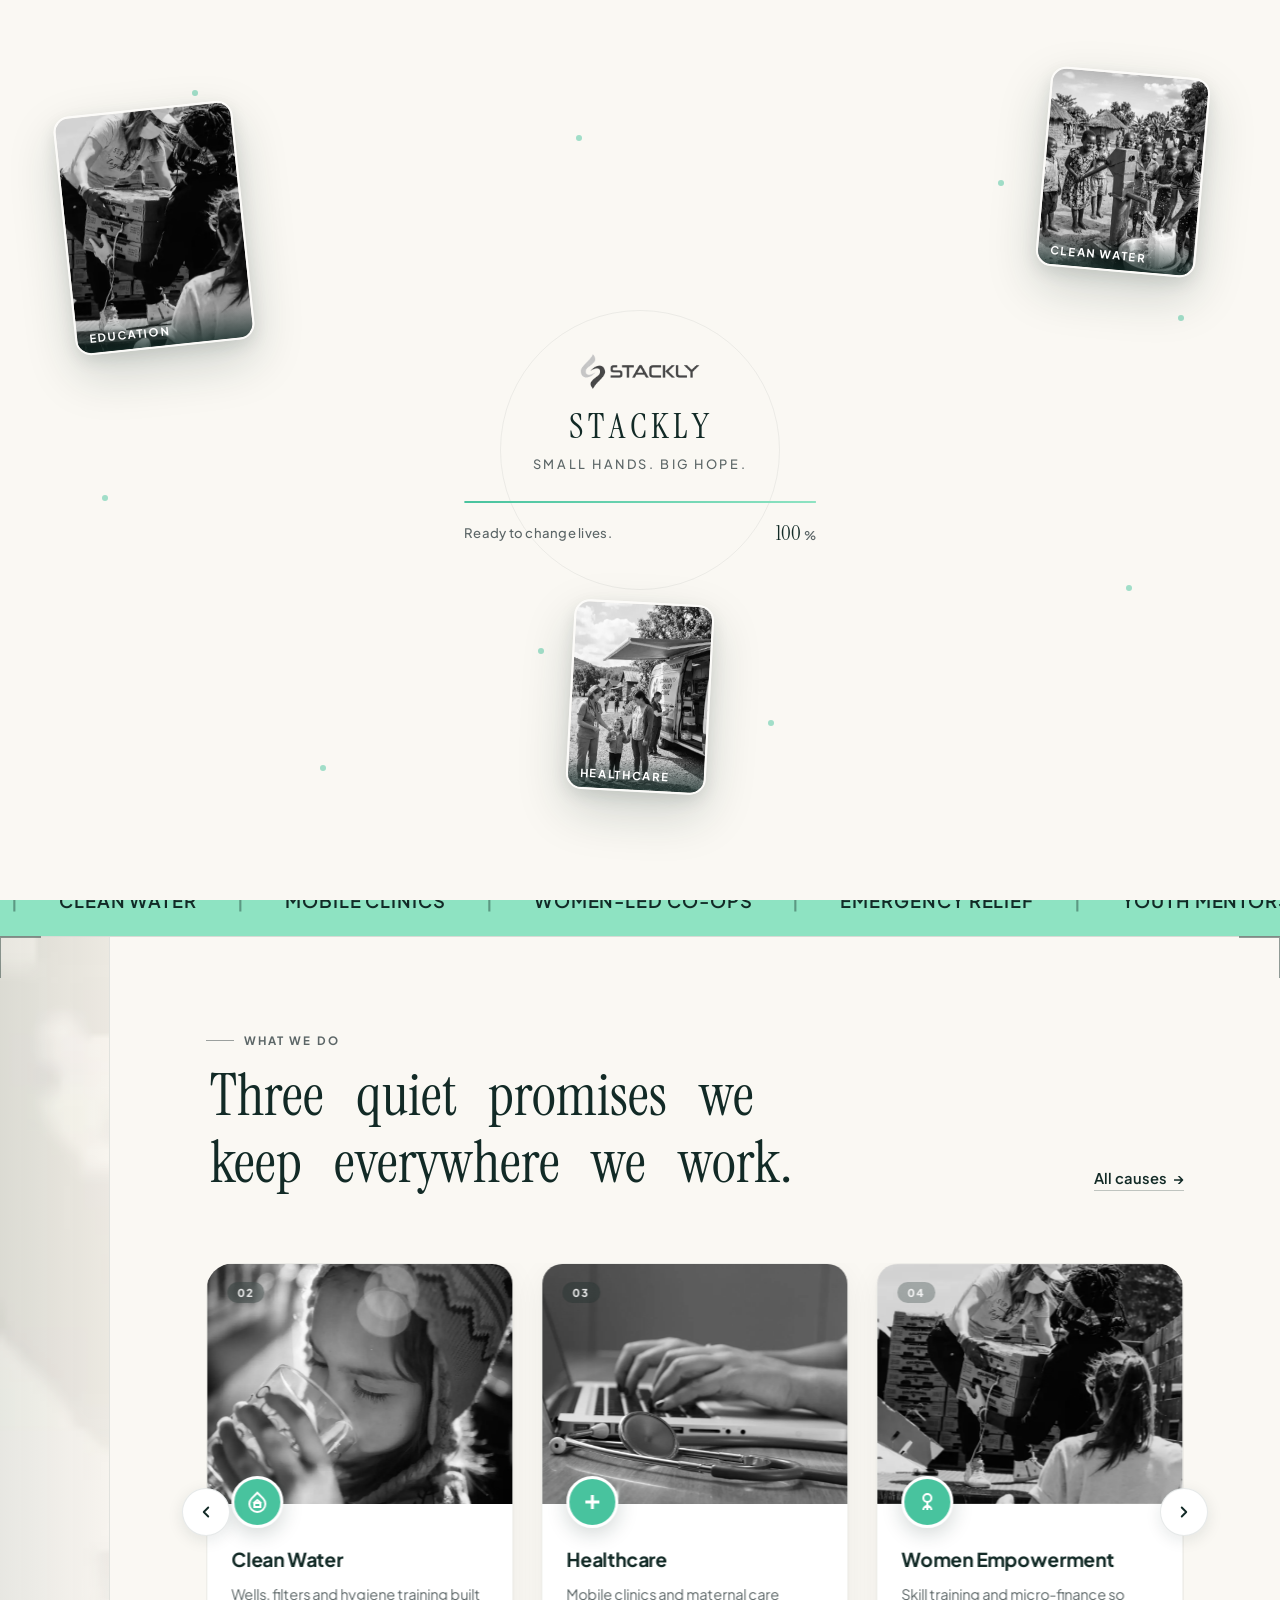
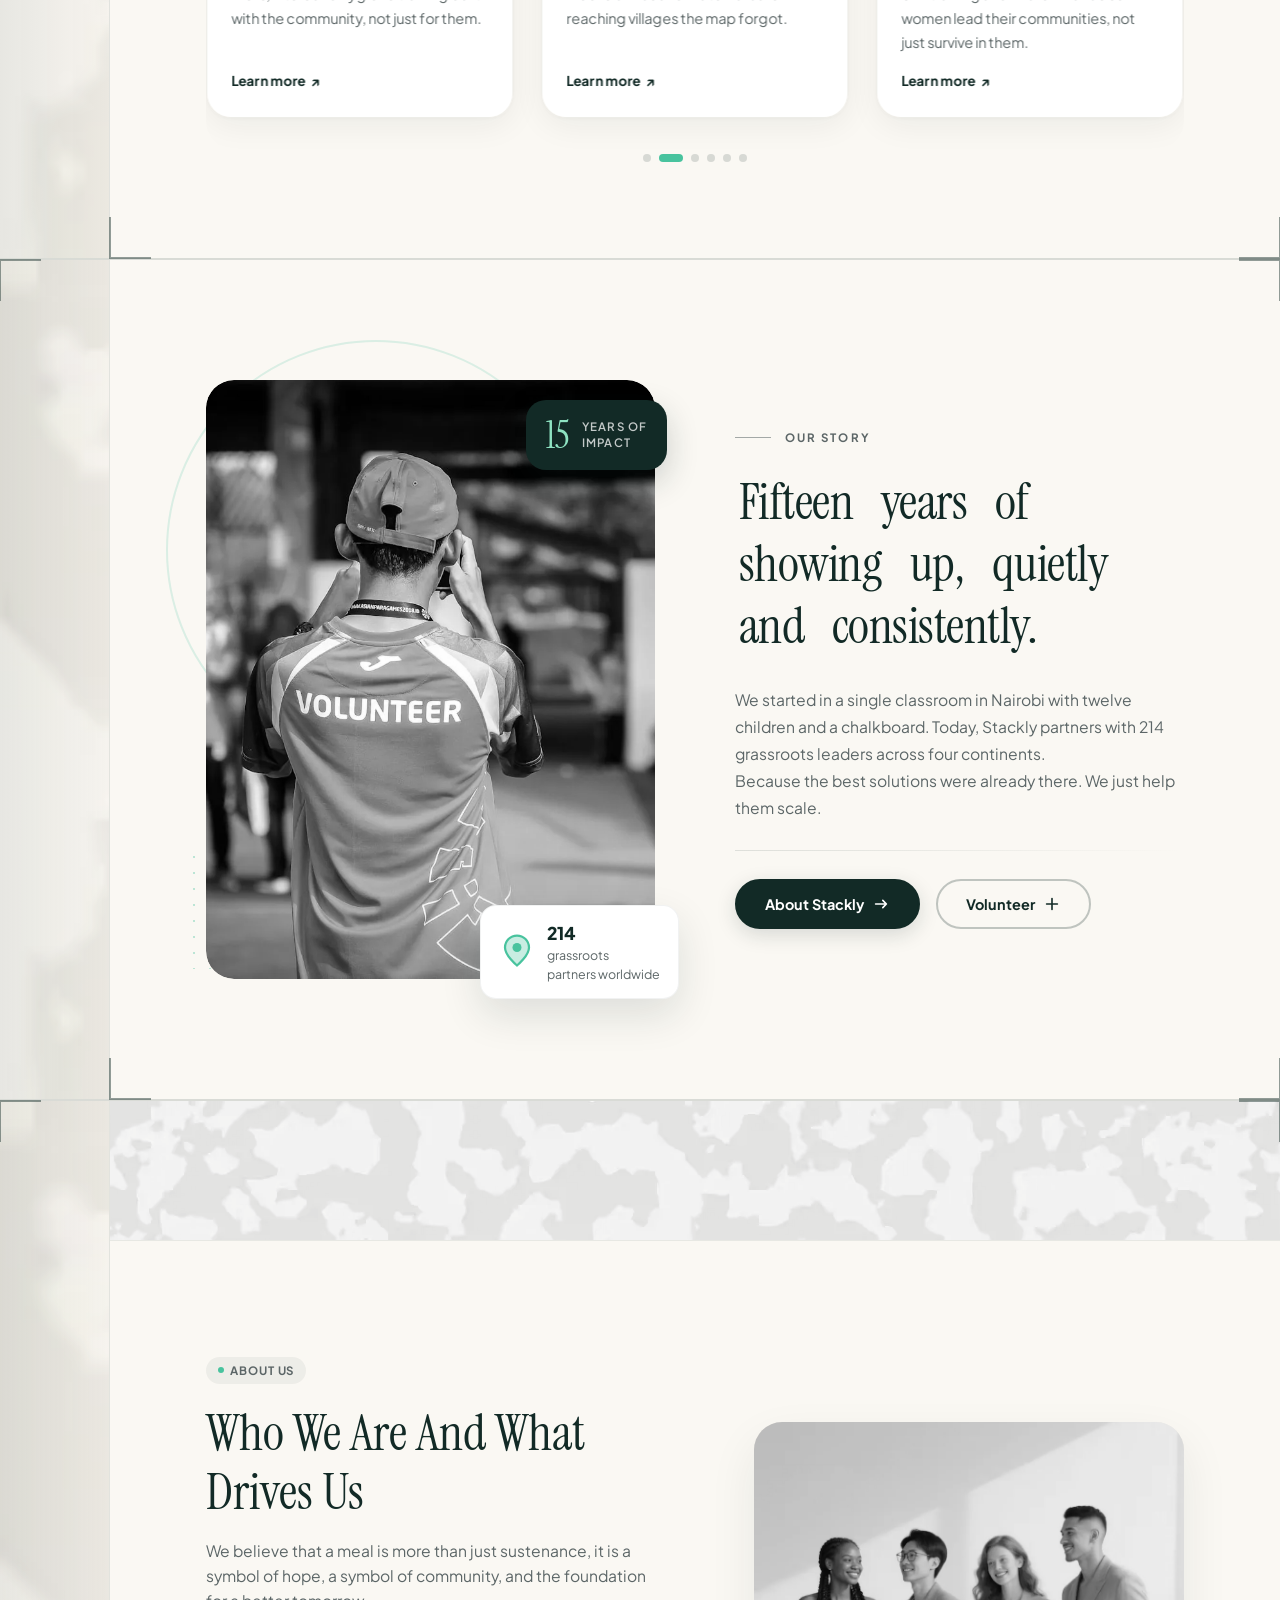
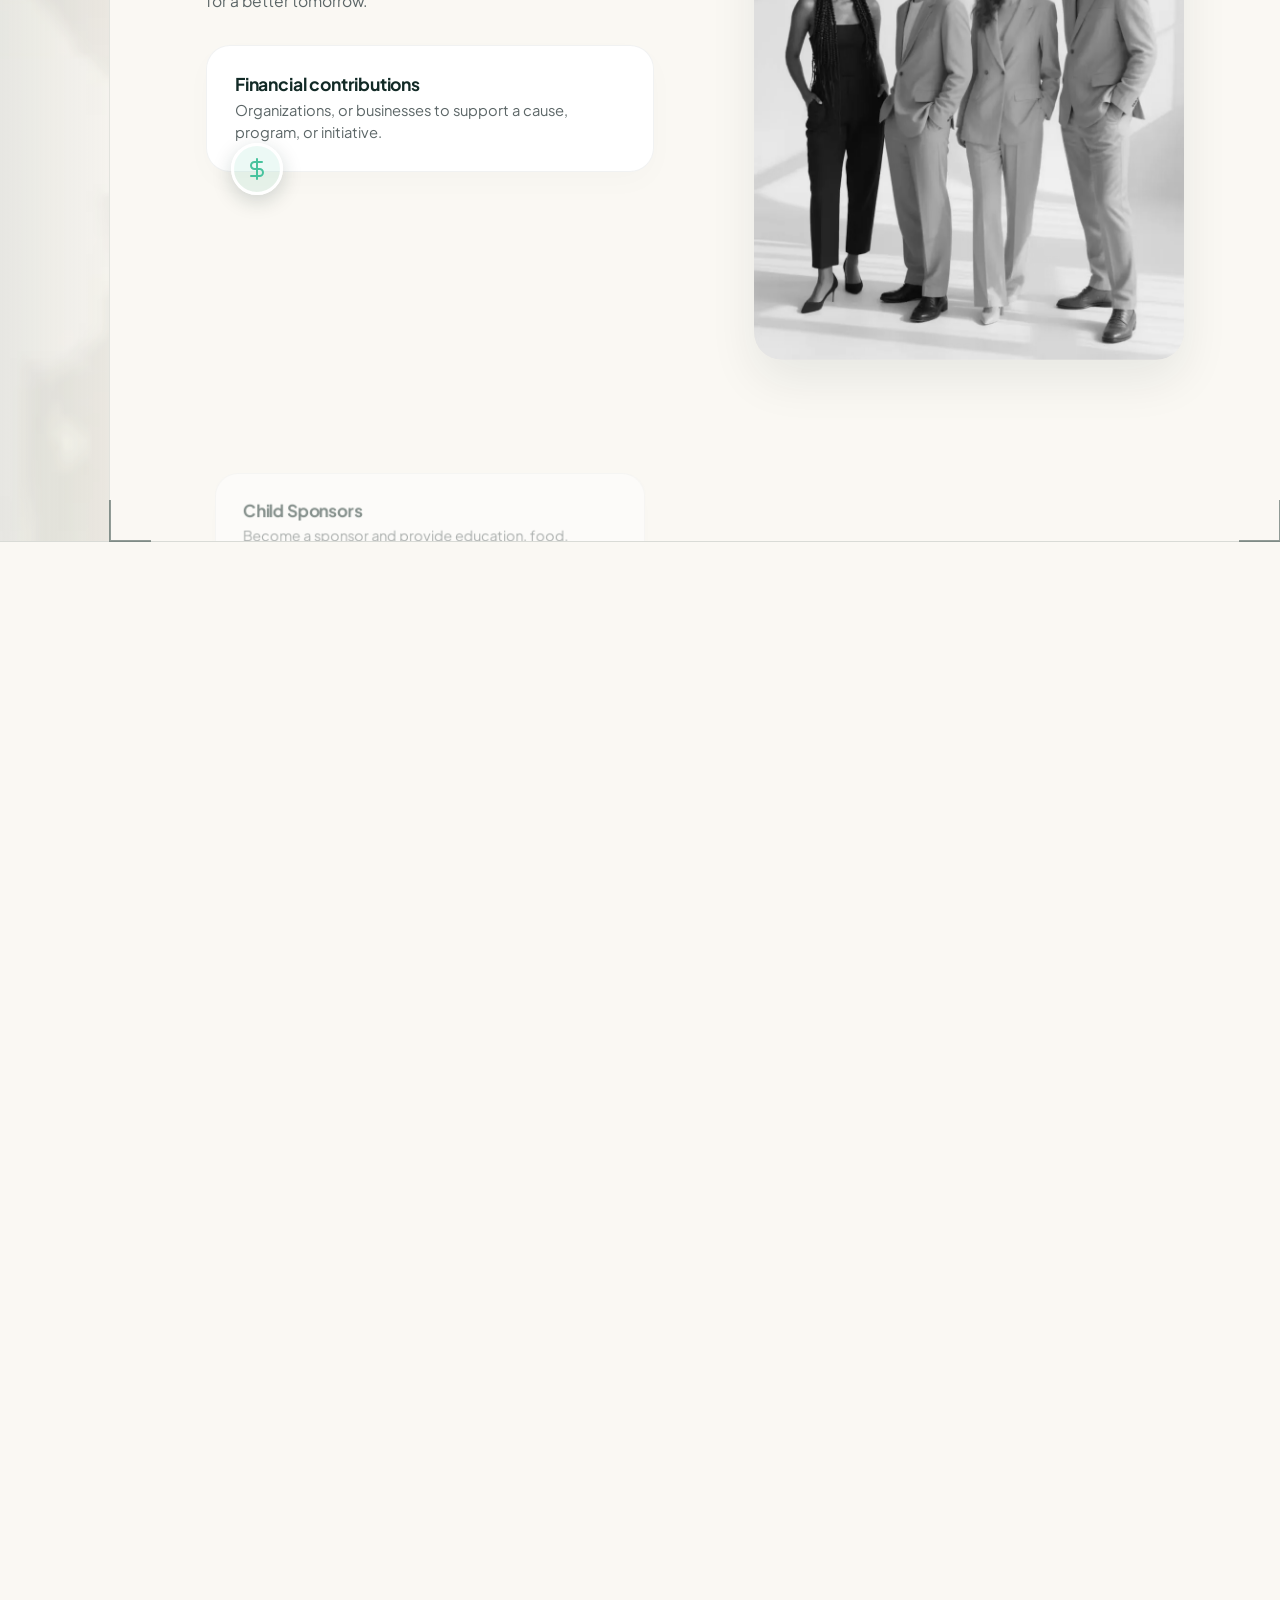
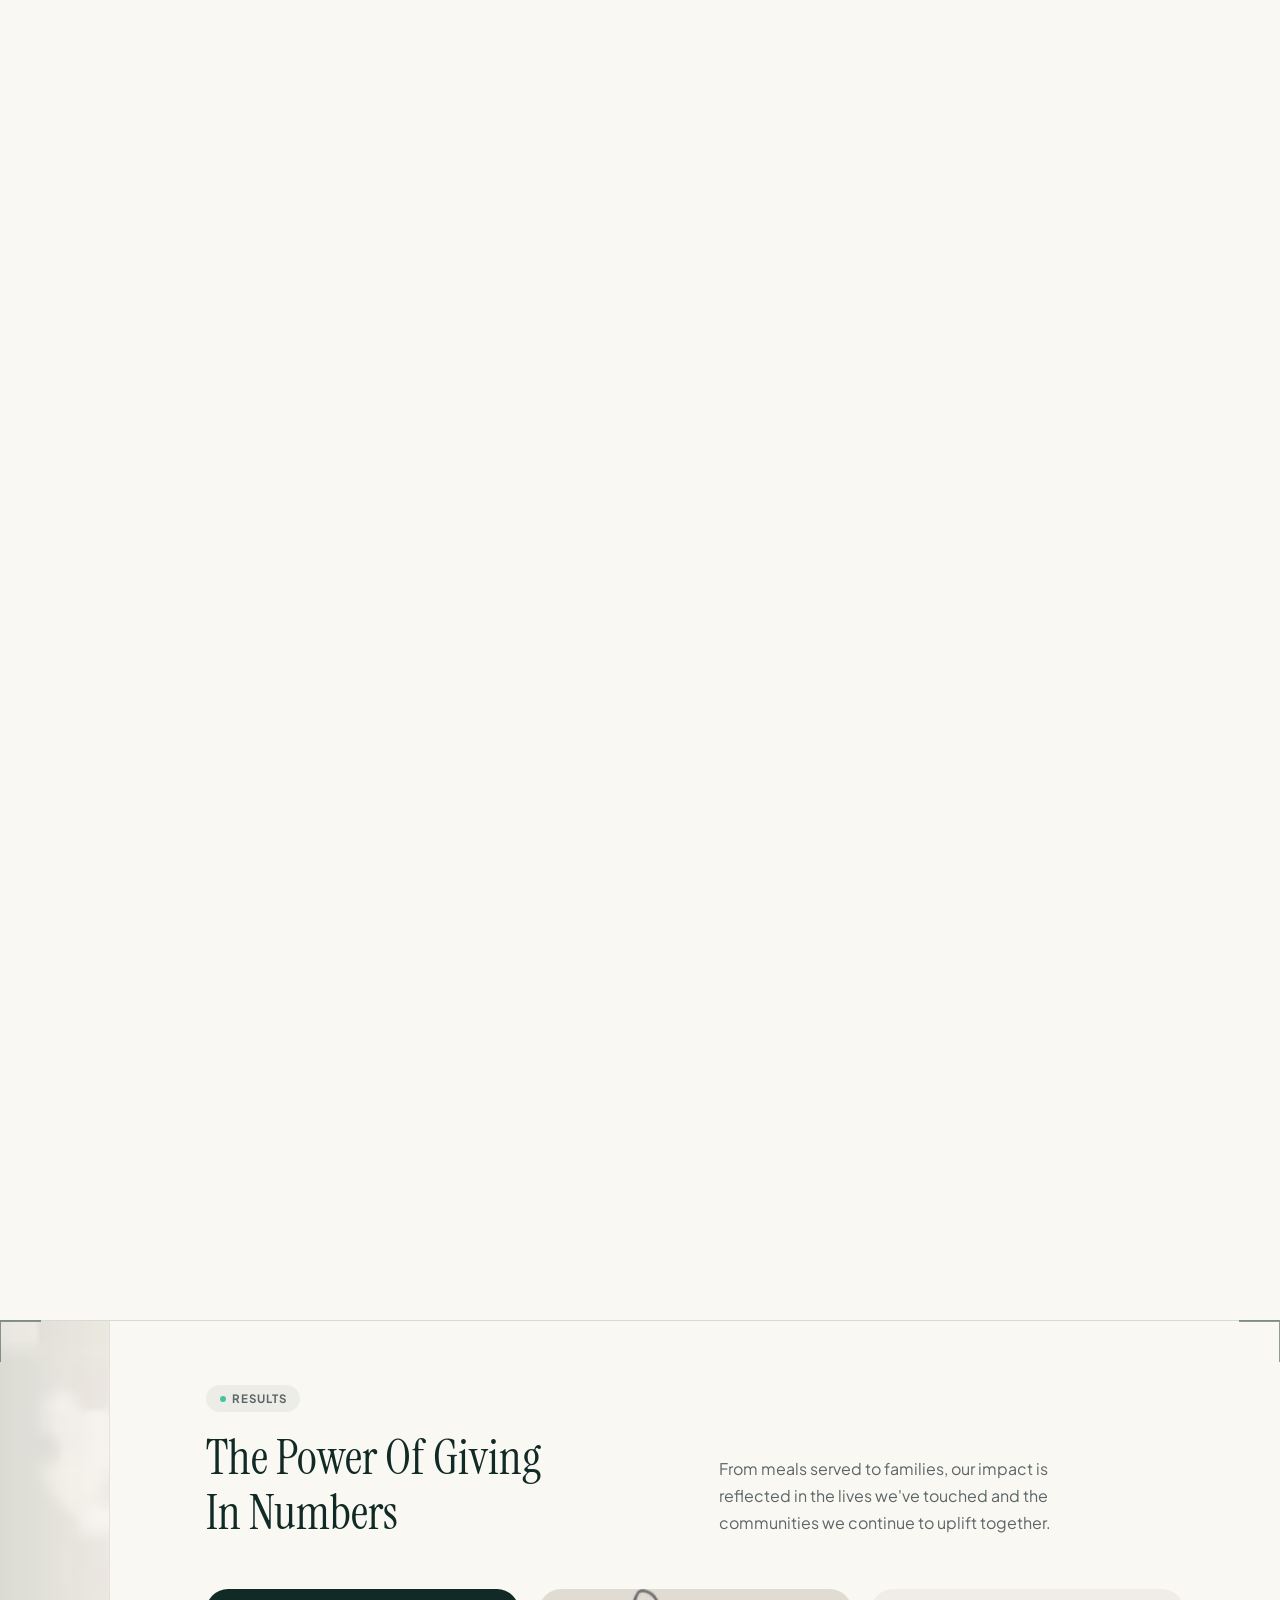
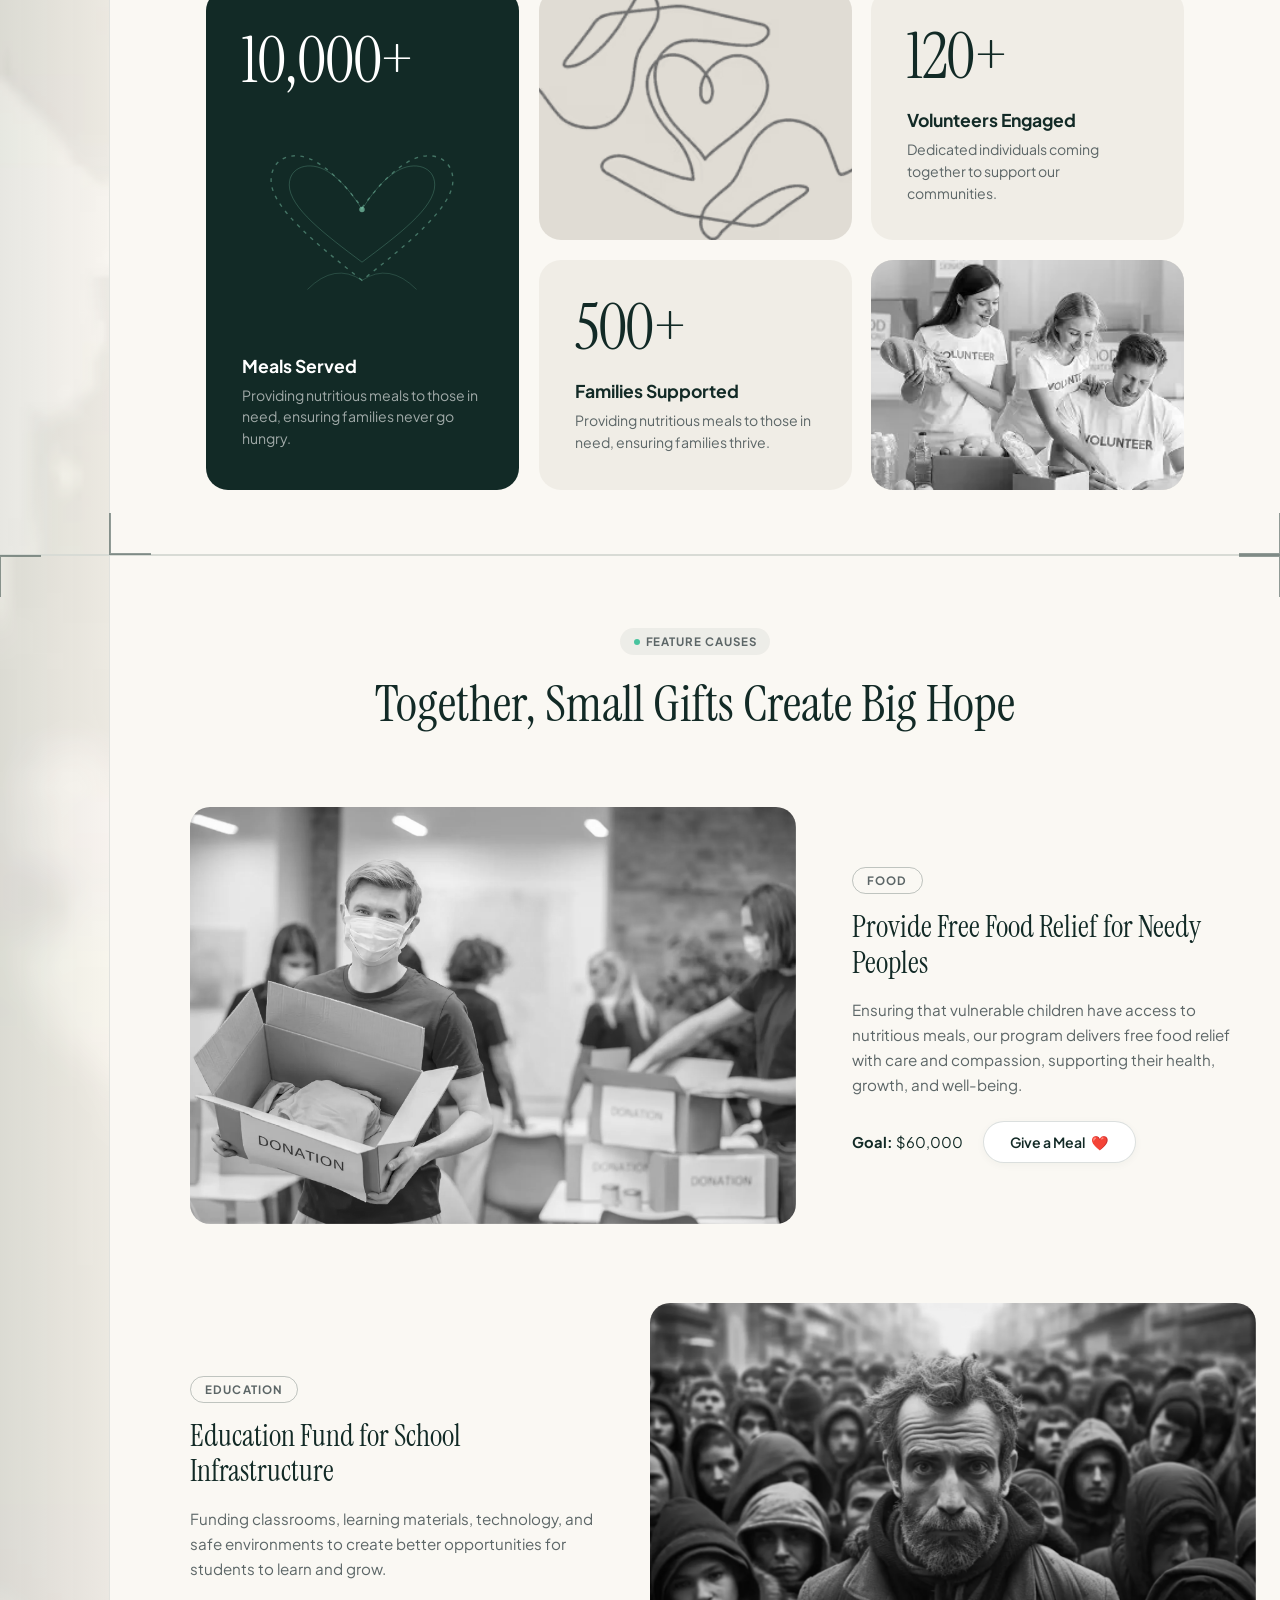
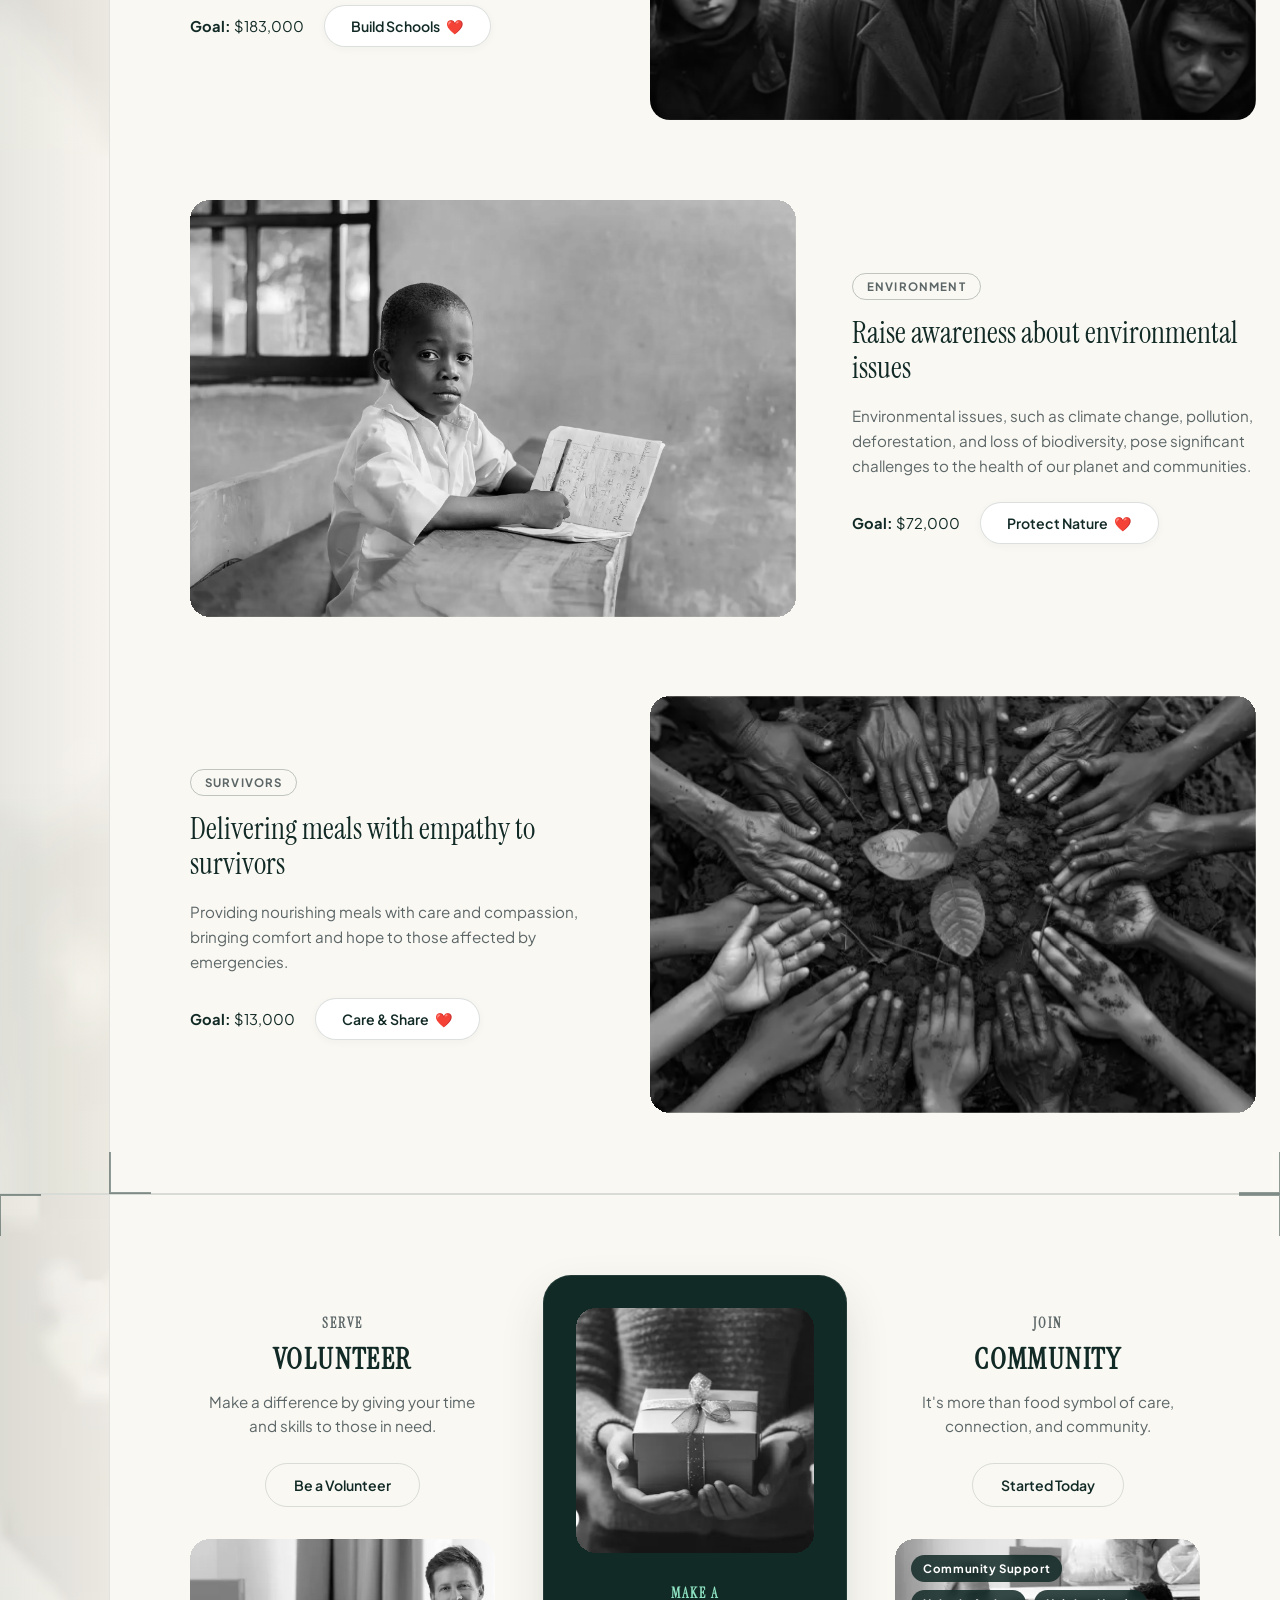
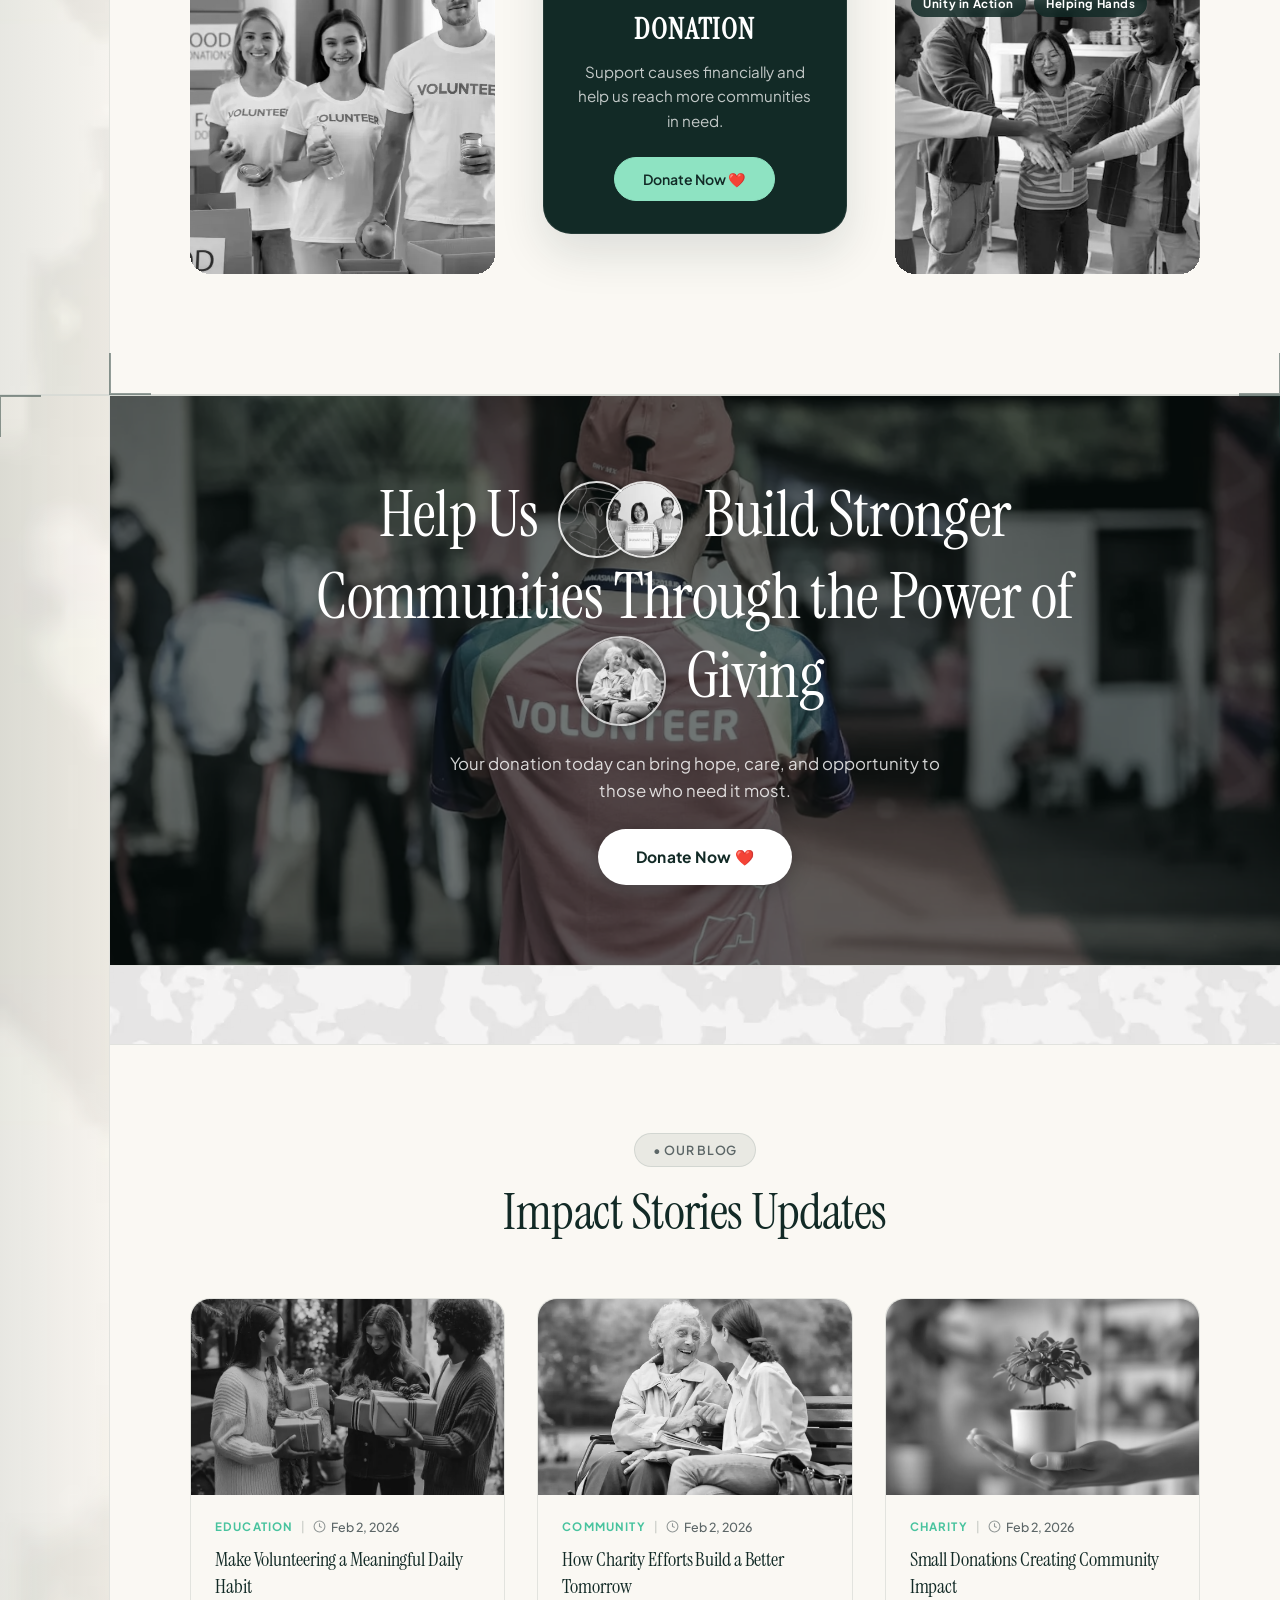
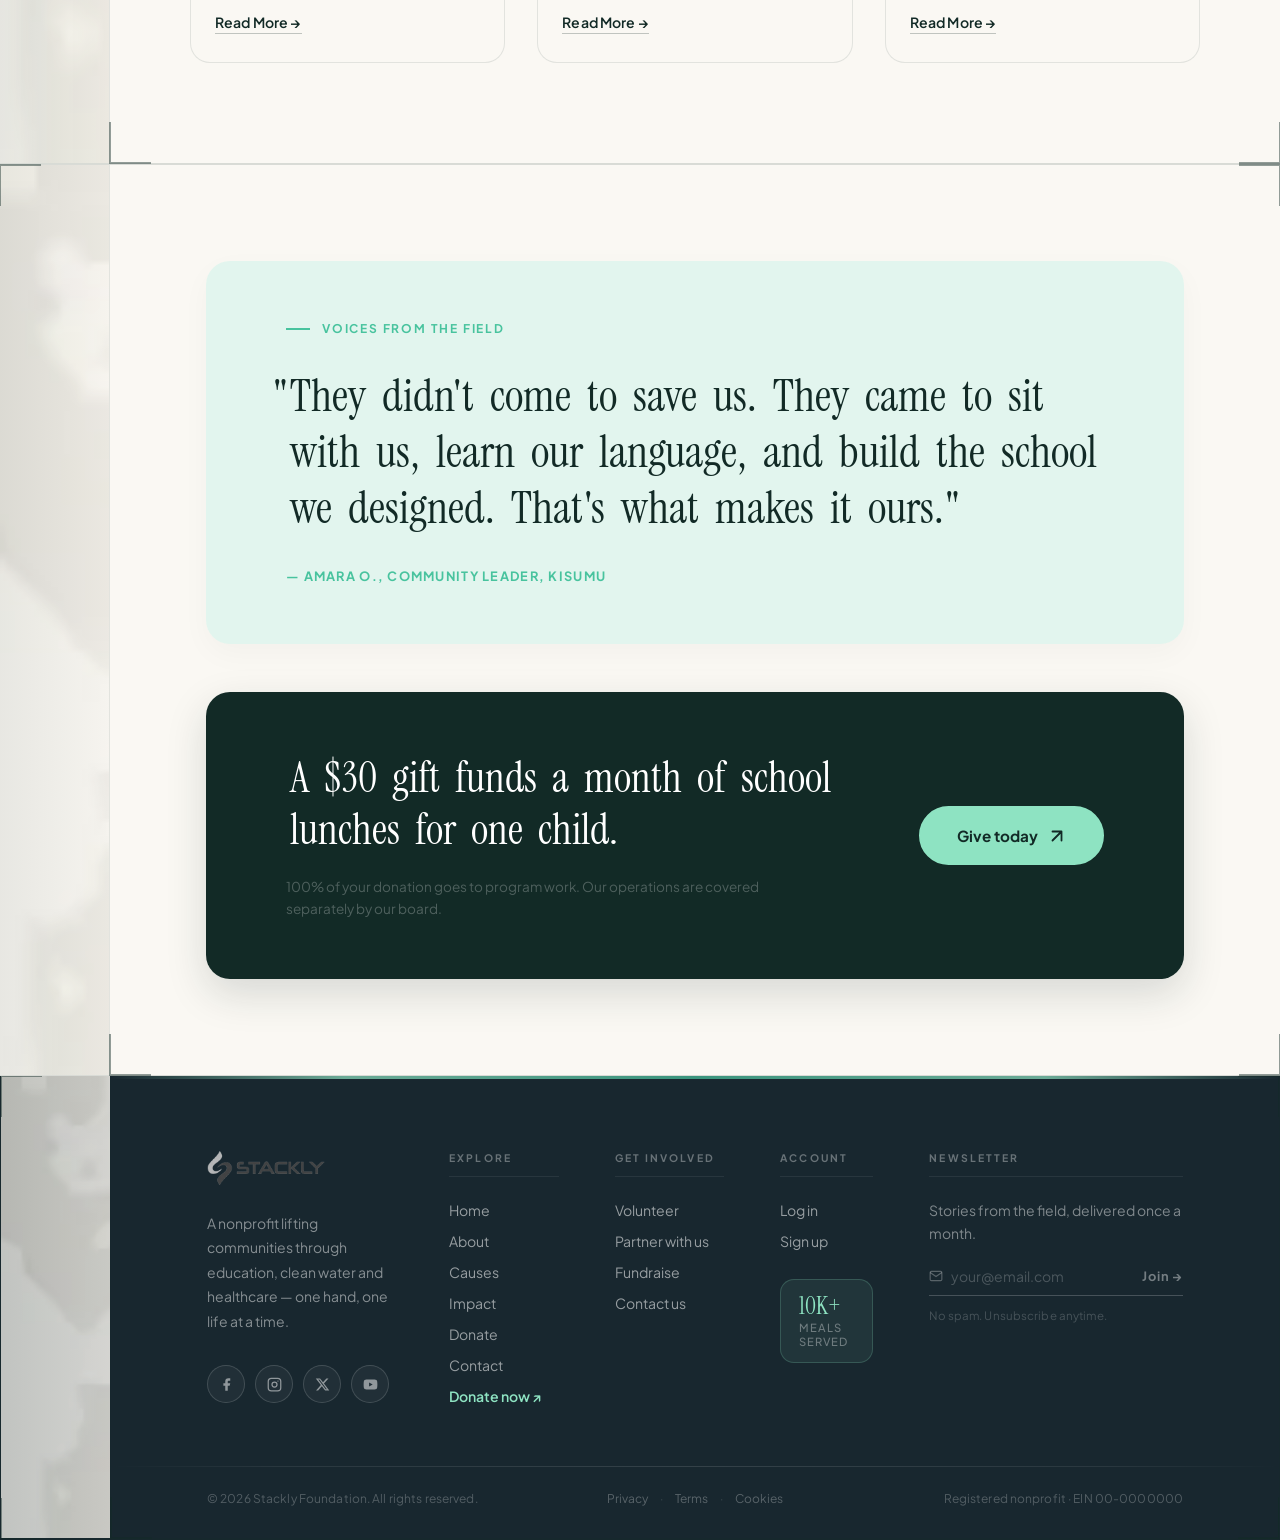
==== index.html @ a5825bd6 "Initial commit" ====
<!DOCTYPE html>
<html lang="en">
<head>
  <meta charset="UTF-8">
  <meta name="viewport" content="width=device-width, initial-scale=1.0">
  <title>STACKLY — Small hands, big hope.</title>
  <!-- SEO Meta Tags -->
  <meta name="description" content="Stackly is a global nonprofit standing beside communities on the front line of poverty — funding schools, wells and clinics that families run themselves.">
  <meta name="keywords" content="nonprofit, charity, global poverty, donate, schools, clean water, mobile clinics">
  
  <!-- Stylesheets -->
  <link rel="stylesheet" href="css/style.css?v=1.3.2">
</head>
<body>
  <!-- Premium Cinematic Preloader -->
  <div id="preloader" aria-label="Loading STACKLY" aria-live="polite">

    <!-- 3-Panel curtains for cinematic wipe exit -->
    <div class="preloader-curtain curtain-left"></div>
    <div class="preloader-curtain curtain-center"></div>
    <div class="preloader-curtain curtain-right"></div>

    <!-- Animated background particle dots -->
    <div class="preloader-particles" aria-hidden="true">
      <span class="pl-dot"></span><span class="pl-dot"></span><span class="pl-dot"></span>
      <span class="pl-dot"></span><span class="pl-dot"></span><span class="pl-dot"></span>
      <span class="pl-dot"></span><span class="pl-dot"></span><span class="pl-dot"></span>
    </div>

    <!-- Floating NGO image collage -->
    <div class="preloader-collage" aria-hidden="true">
      <div class="pl-img-card pl-img-1">
        <img src="assets/home/f7d62a2697b9a7eb753412e50b2d50a08d241d41.webp" alt="" loading="eager">
        <div class="pl-img-label">Education</div>
      </div>
      <div class="pl-img-card pl-img-2">
        <img src="assets/home/water.webp" alt="" loading="eager">
        <div class="pl-img-label">Clean Water</div>
      </div>
      <div class="pl-img-card pl-img-3">
        <img src="assets/home/clinic.webp" alt="" loading="eager">
        <div class="pl-img-label">Healthcare</div>
      </div>
      <div class="pl-ring"></div>
    </div>

    <!-- Central Brand + Progress content -->
    <div class="preloader-content">
      <div class="preloader-logo-wrapper">
        <img src="assets/logo.webp" alt="STACKLY" class="preloader-logo-img">
      </div>
      <div class="preloader-brand-name" aria-hidden="true">
        <span class="pl-letter">S</span><span class="pl-letter">T</span><span class="pl-letter">A</span><span class="pl-letter">C</span><span class="pl-letter">K</span><span class="pl-letter">L</span><span class="pl-letter">Y</span>
      </div>
      <div class="preloader-tagline">
        <span class="pl-tagline-text">Small hands. Big hope.</span>
      </div>
      <div class="preloader-progress-container">
        <div class="preloader-progress-fill">
          <span class="pl-progress-glow"></span>
        </div>
      </div>
      <div class="preloader-status-wrapper">
        <div class="preloader-status-text">Sowing seeds of hope...</div>
        <div class="preloader-counter">00<span class="pl-percent">%</span></div>
      </div>
    </div>

  </div>

  <!-- Header Section -->
  <header class="site-header">
    <div class="header-container">
      <!-- Logo -->
      <a href="index.html" class="logo-wrapper" id="header-logo-link">
        <img src="assets/logo.webp" alt="STACKLY logo">
      </a>
      
      <!-- Navigation Menu -->
      <nav class="nav-menu-wrapper" aria-label="Main Navigation">
        <ul class="nav-menu">
          <!-- Spotlight background element -->
          <div class="nav-spotlight"></div>
          <li class="nav-item"><a href="index.html" class="nav-link" id="nav-home">Home</a></li>
          <li class="nav-item"><a href="about.html" class="nav-link" id="nav-about">About</a></li>
          <li class="nav-item"><a href="causes.html" class="nav-link" id="nav-causes">Causes</a></li>
          <li class="nav-item"><a href="impact.html" class="nav-link" id="nav-impact">Impact</a></li>
          <li class="nav-item"><a href="donate.html" class="nav-link" id="nav-donate">Donate</a></li>
          <li class="nav-item"><a href="contact.html" class="nav-link" id="nav-contact">Contact</a></li>
        </ul>
        <!-- Mobile actions inside the drawer -->
        <div class="mobile-actions">
          <a href="login.html" class="login-btn" id="btn-login-mobile">Log in</a>
          <a href="404.html" class="donate-btn-header" id="btn-donate-header-mobile">Donate now</a>
        </div>
      </nav>

      <!-- Hamburger Menu Button -->
      <button class="mobile-nav-toggle" id="mobile-nav-toggle" aria-label="Toggle navigation" aria-expanded="false">
        <span class="hamburger-bar"></span>
        <span class="hamburger-bar"></span>
        <span class="hamburger-bar"></span>
      </button>
      
      <!-- Actions -->
      <div class="header-actions">
        <a href="login.html" class="login-btn" id="btn-login">Log in</a>
        <a href="404.html" class="donate-btn-header" id="btn-donate-header">Donate now</a>
      </div>
    </div>
  </header>

  <!-- Hero Section -->
  <main class="container">
    <section class="hero-wrapper" aria-label="Introduction Hero">
      
      <!-- Left Column: Content -->
      <div class="hero-content">
        <div class="subheading" id="hero-subheading">
          — NONPROFIT . EST. 2011
        </div>
        
        <h1 class="hero-heading" id="hero-main-title">
          <div class="heading-reveal-container">
            <span>Small hands,</span>
          </div>
          <div class="heading-reveal-container">
            <span class="mint-word">big hope.</span>
          </div>
        </h1>
        
        <p class="hero-description" id="hero-description-text">
          Stackly is a global nonprofit standing beside communities on the front line of poverty — funding schools, wells and clinics that families run themselves.
        </p>
        
        <div class="hero-actions">
          <a href="404.html" class="btn-primary" id="btn-donate-hero">
            Donate now
            <svg class="arrow-icon" viewBox="0 0 24 24" aria-hidden="true">
              <path d="M7 17L17 7M17 7H7M17 7V17" stroke="currentColor" stroke-linecap="round" stroke-linejoin="round"/>
            </svg>
          </a>
          <a href="404.html" class="btn-outline" id="btn-causes-hero">Our causes</a>
        </div>
        
        <!-- Bento Stats Grid -->
        <div class="stats-grid" id="hero-stats">
          <div class="stat-item">
            <span class="stat-number" id="stat-lives">0k</span>
            <span class="stat-label">Lives Touched</span>
          </div>
          <div class="stat-item">
            <span class="stat-number" id="stat-countries">0</span>
            <span class="stat-label">Countries</span>
          </div>
          <div class="stat-item">
            <span class="stat-number" id="stat-programs">$0M</span>
            <span class="stat-label">Directed to Programs</span>
          </div>
        </div>
      </div>
      
      <!-- Right Column: Visuals -->
      <div class="hero-media-wrapper" id="hero-interactive-media">
        <div class="tilt-container">
          <!-- Backdrop Shape -->
          <div class="backdrop-circle"></div>
          
          <!-- Main Hero Image -->
          <div class="hero-image-box">
            <img src="assets/home/f7d62a2697b9a7eb753412e50b2d50a08d241d41.webp" alt="A volunteer team handing out items in boxes to communities.">
          </div>
          
          <!-- Floating Glassmorphism Card -->
          <div class="floating-glass-card">
            <div class="heart-icon-wrapper">
              <svg viewBox="0 0 24 24" xmlns="http://www.w3.org/2000/svg" aria-hidden="true">
                <path d="M12 21.35l-1.45-1.32C5.4 15.36 2 12.28 2 8.5 2 5.42 4.42 3 7.5 3c1.74 0 3.41.81 4.5 2.09C13.09 3.81 14.76 3 16.5 3 19.58 3 22 5.42 22 8.5c0 3.78-3.4 6.86-8.55 11.54L12 21.35z"/>
              </svg>
            </div>
            <div class="card-text">
              <span class="card-label">THIS MONTH</span>
              <span class="card-value">2,412 gifts</span>
            </div>
          </div>
        </div>
      </div>
      
    </section>
  </main>

  <!-- Bottom Section: Infinite Marquee -->
  <section class="marquee-section" aria-label="Partnerships and Areas We Fund">
    <div class="marquee-container">
      <div class="marquee-track">
        <div class="marquee-text">
          <span>Together we fund</span>
          <span class="item-divider">→</span>
          <span>Schools</span>
          <span class="item-divider">|</span>
          <span>Clean water</span>
          <span class="item-divider">|</span>
          <span>Mobile clinics</span>
          <span class="item-divider">|</span>
          <span>Women-led co-ops</span>
          <span class="item-divider">|</span>
          <span>Emergency relief</span>
          <span class="item-divider">|</span>
          <span>Youth mentorship</span>
          <span class="item-divider">|</span>
        </div>
      </div>
      <div class="marquee-track">
        <div class="marquee-text">
          <span>Together we fund</span>
          <span class="item-divider">→</span>
          <span>Schools</span>
          <span class="item-divider">|</span>
          <span>Clean water</span>
          <span class="item-divider">|</span>
          <span>Mobile clinics</span>
          <span class="item-divider">|</span>
          <span>Women-led co-ops</span>
          <span class="item-divider">|</span>
          <span>Emergency relief</span>
          <span class="item-divider">|</span>
          <span>Youth mentorship</span>
          <span class="item-divider">|</span>
        </div>
      </div>
    </div>
  </section>

  <!-- What We Do Section -->
  <section class="what-we-do-section" id="what-we-do" aria-label="What We Do">
    <div class="section-frame-wrapper">
      <div class="section-side-strip" aria-hidden="true">
        <img src="assets/home/banner.webp" alt="">
      </div>
      <div class="section-frame-content">

    <!-- Section Header -->
    <div class="section-header">
      <div class="header-left">
        <div class="subheading-container">
          <span class="header-line-decor"></span>
          <span class="subheading-text">WHAT WE DO</span>
        </div>
        <h2 class="what-we-do-heading" id="what-we-do-title">
          Three quiet promises we keep everywhere we work.
        </h2>
      </div>
      <div class="header-right">
        <a href="404.html" class="all-causes-link">All causes <span class="arrow-right">→</span></a>
      </div>
    </div>

    <!-- Carousel Wrapper -->
    <div class="carousel-outer">

      <!-- Prev / Next buttons -->
      <button class="carousel-btn carousel-btn--prev" aria-label="Previous">
        <svg viewBox="0 0 24 24" fill="none" stroke="currentColor" stroke-width="2.5">
          <path d="M15 18l-6-6 6-6" stroke-linecap="round" stroke-linejoin="round"/>
        </svg>
      </button>
      <button class="carousel-btn carousel-btn--next" aria-label="Next">
        <svg viewBox="0 0 24 24" fill="none" stroke="currentColor" stroke-width="2.5">
          <path d="M9 18l6-6-6-6" stroke-linecap="round" stroke-linejoin="round"/>
        </svg>
      </button>

      <!-- Track (6 real cards + 6 clones for seamless loop) -->
      <div class="carousel-track-wrapper">
        <div class="carousel-track" id="carousel-track">

          <!-- ── REAL CARDS ── -->

          <!-- Card 1: Education -->
          <div class="service-card" data-index="1">
            <div class="card-inner">
              <div class="card-image-box">
                <img src="assets/home/027f509352f726e457482bb85d8c05874df5ec55.webp" alt="Stacked books and learning materials">
                <div class="card-icon-circle">
                  <svg class="card-icon-svg" viewBox="0 0 24 24" fill="none" stroke="currentColor" stroke-width="2">
                    <path d="M22 10v6M2 10l10-5 10 5-10 5L2 10z"/>
                    <path d="M6 12v5c0 2 2.7 3.5 6 3.5s6-1.5 6-3.5v-5"/>
                  </svg>
                </div>
                <div class="card-number">01</div>
              </div>
              <div class="card-content-box">
                <h3 class="card-title">Education</h3>
                <p class="card-desc">Books, teachers and safe classrooms so no child has to choose between school and survival.</p>
                <a href="404.html" class="card-link">Learn more <span class="link-arrow">↗</span></a>
              </div>
            </div>
          </div>

          <!-- Card 2: Clean Water -->
          <div class="service-card" data-index="2">
            <div class="card-inner">
              <div class="card-image-box">
                <img src="assets/home/fe2e0855b4bac8a5bc832afa98b18f4a6b06c50e.webp" alt="Child drinking clean water">
                <div class="card-icon-circle">
                  <svg class="card-icon-svg" viewBox="0 0 24 24" fill="none" stroke="currentColor" stroke-width="2">
                    <path d="M12 2.69l5.66 5.66a8 8 0 1 1-11.31 0z"/>
                    <path d="M9 13h6v4H9z"/>
                    <path d="M8 13.5l4-3.5 4 3.5"/>
                  </svg>
                </div>
                <div class="card-number">02</div>
              </div>
              <div class="card-content-box">
                <h3 class="card-title">Clean Water</h3>
                <p class="card-desc">Wells, filters and hygiene training built with the community, not just for them.</p>
                <a href="404.html" class="card-link">Learn more <span class="link-arrow">↗</span></a>
              </div>
            </div>
          </div>

          <!-- Card 3: Healthcare -->
          <div class="service-card" data-index="3">
            <div class="card-inner">
              <div class="card-image-box">
                <img src="assets/home/7e6fb4e611979bda6582c2bde6df831caacf73f3.webp" alt="Stethoscope on laptop">
                <div class="card-icon-circle">
                  <svg class="card-icon-svg" viewBox="0 0 24 24" fill="none" stroke="currentColor" stroke-width="2">
                    <path d="M19 10.5h-5.5V5h-3v5.5H5v3h5.5V19h3v-5.5H19v-3z" fill="currentColor" stroke="none"/>
                  </svg>
                </div>
                <div class="card-number">03</div>
              </div>
              <div class="card-content-box">
                <h3 class="card-title">Healthcare</h3>
                <p class="card-desc">Mobile clinics and maternal care reaching villages the map forgot.</p>
                <a href="404.html" class="card-link">Learn more <span class="link-arrow">↗</span></a>
              </div>
            </div>
          </div>

          <!-- Card 4: Women Empowerment -->
          <div class="service-card" data-index="4">
            <div class="card-inner">
              <div class="card-image-box">
                <img src="assets/home/f7d62a2697b9a7eb753412e50b2d50a08d241d41.webp" alt="Women empowerment community">
                <div class="card-icon-circle">
                  <svg class="card-icon-svg" viewBox="0 0 24 24" fill="none" stroke="currentColor" stroke-width="2">
                    <circle cx="12" cy="8" r="4"/>
                    <path d="M12 12v8M9 17h6"/>
                    <path d="M8 20c0-2.2 1.8-4 4-4s4 1.8 4 4"/>
                  </svg>
                </div>
                <div class="card-number">04</div>
              </div>
              <div class="card-content-box">
                <h3 class="card-title">Women Empowerment</h3>
                <p class="card-desc">Skill training and micro-finance so women lead their communities, not just survive in them.</p>
                <a href="404.html" class="card-link">Learn more <span class="link-arrow">↗</span></a>
              </div>
            </div>
          </div>

          <!-- Card 5: Emergency Relief -->
          <div class="service-card" data-index="5">
            <div class="card-inner">
              <div class="card-image-box">
                <img src="assets/home/education.webp" alt="Emergency relief efforts">
                <div class="card-icon-circle">
                  <svg class="card-icon-svg" viewBox="0 0 24 24" fill="none" stroke="currentColor" stroke-width="2">
                    <path d="M12 22s8-4.5 8-11.8A8 8 0 0 0 4 10.2C4 17.5 12 22 12 22z"/>
                    <path d="M12 8v4M12 16h.01"/>
                  </svg>
                </div>
                <div class="card-number">05</div>
              </div>
              <div class="card-content-box">
                <h3 class="card-title">Emergency Relief</h3>
                <p class="card-desc">Food, shelter and trauma support within 48 hours of a natural disaster or conflict outbreak.</p>
                <a href="404.html" class="card-link">Learn more <span class="link-arrow">↗</span></a>
              </div>
            </div>
          </div>

          <!-- Card 6: Youth Mentorship -->
          <div class="service-card" data-index="6">
            <div class="card-inner">
              <div class="card-image-box">
                <img src="assets/home/clinic.webp" alt="Youth mentorship program">
                <div class="card-icon-circle">
                  <svg class="card-icon-svg" viewBox="0 0 24 24" fill="none" stroke="currentColor" stroke-width="2">
                    <path d="M17 21v-2a4 4 0 0 0-4-4H5a4 4 0 0 0-4 4v2"/>
                    <circle cx="9" cy="7" r="4"/>
                    <path d="M23 21v-2a4 4 0 0 0-3-3.87M16 3.13a4 4 0 0 1 0 7.75"/>
                  </svg>
                </div>
                <div class="card-number">06</div>
              </div>
              <div class="card-content-box">
                <h3 class="card-title">Youth Mentorship</h3>
                <p class="card-desc">Pairing young leaders with mentors who open doors that geography and poverty normally keep shut.</p>
                <a href="404.html" class="card-link">Learn more <span class="link-arrow">↗</span></a>
              </div>
            </div>
          </div>

        </div><!-- /carousel-track -->
      </div><!-- /carousel-track-wrapper -->

      <!-- Dot Navigation -->
      <div class="carousel-dots" id="carousel-dots">
        <span class="carousel-dot active" data-dot="0"></span>
        <span class="carousel-dot" data-dot="1"></span>
        <span class="carousel-dot" data-dot="2"></span>
        <span class="carousel-dot" data-dot="3"></span>
        <span class="carousel-dot" data-dot="4"></span>
        <span class="carousel-dot" data-dot="5"></span>
      </div>

    </div><!-- /carousel-outer -->

      </div><!-- /section-frame-content -->
    </div><!-- /section-frame-wrapper -->
  </section>
  <!-- ══════════════════════════════════════════════════════
       OUR STORY SECTION
       Split layout: image left (slides in) · content right
  ══════════════════════════════════════════════════════ -->
  <section class="our-story-section" id="our-story" aria-label="Our Story">
    <div class="section-frame-wrapper">
      <div class="section-side-strip" aria-hidden="true">
        <img src="assets/home/banner.webp" alt="">
      </div>
      <div class="section-frame-content">

    <!-- ─── Left: Image Column ─── -->
    <div class="story-image-col">

      <!-- Decorative mint ring behind image -->
      <div class="story-ring-decor" aria-hidden="true"></div>

      <!-- Floating accent badge -->
      <div class="story-badge" aria-hidden="true">
        <span class="story-badge-number">15</span>
        <span class="story-badge-label">Years of<br>impact</span>
      </div>

      <!-- Dot-grid texture -->
      <div class="story-dots" aria-hidden="true"></div>

      <!-- Main image frame -->
      <div class="story-image-frame">
        <div class="story-image-reveal-mask">
          <img
            src="assets/home/050145712d268ce3d0fb581a46f14a460cc3a35f.webp"
            alt="A STACKLY volunteer at a community event"
            class="story-photo"
            loading="lazy"
          >
        </div>
        <!-- Floating stat pill -->
        <div class="story-stat-pill">
          <svg class="story-stat-icon" viewBox="0 0 24 24" fill="none">
            <path d="M12 21C12 21 4 14.5 4 9a8 8 0 0 1 16 0c0 5.5-8 12-8 12z" fill="#48C39E" opacity="0.3"/>
            <path d="M12 21C12 21 4 14.5 4 9a8 8 0 0 1 16 0c0 5.5-8 12-8 12z" stroke="#48C39E" stroke-width="1.5"/>
            <circle cx="12" cy="9" r="3" fill="#48C39E"/>
          </svg>
          <div class="story-stat-text">
            <strong>214</strong> grassroots<br>partners worldwide
          </div>
        </div>
      </div>
    </div>

    <!-- ─── Right: Content Column ─── -->
    <div class="story-content-col">

      <!-- Label row -->
      <div class="story-label-row">
        <span class="story-label-line"></span>
        <span class="story-label-text">OUR STORY</span>
      </div>

      <!-- Heading — split by JS for word-by-word reveal -->
      <h2 class="story-heading" id="story-heading">
        Fifteen years of showing up, quietly and consistently.
      </h2>

      <!-- Body text — lines fade in staggered -->
      <div class="story-body">
        <p class="story-para" id="story-para-1">
          We started in a single classroom in Nairobi with twelve children
          and a chalkboard. Today, Stackly partners with 214 grassroots
          leaders across four continents.
        </p>
        <p class="story-para" id="story-para-2">
          Because the best solutions were already there. We just help them scale.
        </p>
      </div>

      <!-- Divider line that draws in on scroll -->
      <div class="story-divider" aria-hidden="true">
        <span class="story-divider-line"></span>
      </div>

      <!-- CTA Buttons -->
      <div class="story-actions">
        <a href="404.html" class="btn-story-primary">
          <span>About Stackly</span>
          <svg viewBox="0 0 20 20" fill="none">
            <path d="M4 10h12M12 6l4 4-4 4" stroke="currentColor" stroke-width="1.8" stroke-linecap="round" stroke-linejoin="round"/>
          </svg>
        </a>
        <a href="404.html" class="btn-story-outline">
          <span>Volunteer</span>
          <svg viewBox="0 0 20 20" fill="none">
            <path d="M10 4v12M4 10h12" stroke="currentColor" stroke-width="1.8" stroke-linecap="round"/>
          </svg>
        </a>
      </div>

    </div><!-- /story-content-col -->

      </div><!-- /section-frame-content -->
    </div><!-- /section-frame-wrapper -->
  </section><!-- /our-story-section -->

  <!-- ══════════════════════════════════════════════════════
       ABOUT US (STACKING CARDS) SECTION
  ══════════════════════════════════════════════════════ -->
  <section class="about-stack-section" aria-label="About Us and Our Mission">
    <div class="section-frame-wrapper">
      <div class="section-side-strip" aria-hidden="true">
        <img src="assets/home/banner.webp" alt="">
      </div>
      <div class="section-frame-content">
    <!-- Top Horizontal Decorative Banner -->
    <div class="about-top-banner">
      <img src="assets/home/banner.webp" alt="STACKLY decorative pattern banner">
    </div>

    <div class="about-stack-sticky-container">
      
      <!-- Left Column: Sticky Header & Stacking Cards -->
      <div class="about-stack-left-col">
        <div class="about-stack-header">
          <div class="about-tag">
            <span class="about-tag-dot"></span>
            <span>About Us</span>
          </div>
          <h2 class="about-heading">
            Who We Are And What Drives Us
          </h2>
          <p class="about-subtext">
            We believe that a meal is more than just sustenance, it is a symbol of hope, a symbol of community, and the foundation for a better tomorrow.
          </p>
        </div>

        <div class="about-cards-container">
          
          <!-- Card 1 -->
          <div class="about-stack-card active" id="about-card-1">
            <div class="card-icon-circle">
              <!-- Clipboard/Money Icon -->
              <svg viewBox="0 0 24 24" fill="none" stroke="currentColor" stroke-width="2">
                <path d="M12 2v20M17 5H9.5a3.5 3.5 0 0 0 0 7h5a3.5 3.5 0 0 1 0 7H6" stroke-linecap="round" stroke-linejoin="round"/>
              </svg>
            </div>
            <div class="card-text-content">
              <h4 class="card-title">Financial contributions</h4>
              <p class="card-desc">Organizations, or businesses to support a cause, program, or initiative.</p>
            </div>
          </div>

          <!-- Card 2 -->
          <div class="about-stack-card" id="about-card-2">
            <div class="card-icon-circle">
              <!-- Hands holding heart/sprout -->
              <svg viewBox="0 0 24 24" fill="none" stroke="currentColor" stroke-width="2">
                <path d="M12 22s8-4 8-10V5l-8-3-8 3v7c0 6 8 10 8 10z" stroke-linecap="round" stroke-linejoin="round"/>
                <path d="M12 8v8M8 12h8" stroke-linecap="round" stroke-linejoin="round"/>
              </svg>
            </div>
            <div class="card-text-content">
              <h4 class="card-title">Child Sponsors</h4>
              <p class="card-desc">Become a sponsor and provide education, food, healthcare, and hope to children in need.</p>
            </div>
          </div>

          <!-- Card 3 -->
          <div class="about-stack-card" id="about-card-3">
            <div class="card-icon-circle">
              <!-- Heart with pulse -->
              <svg viewBox="0 0 24 24" fill="none" stroke="currentColor" stroke-width="2">
                <path d="M22 12h-4l-3 9L9 3l-3 9H2" stroke-linecap="round" stroke-linejoin="round"/>
              </svg>
            </div>
            <div class="card-text-content">
              <h4 class="card-title">Health and Wellness</h4>
              <p class="card-desc">Healthier life through access to medical care, nutrition, and wellness programs for all.</p>
            </div>
          </div>

          <!-- Card 4 -->
          <div class="about-stack-card" id="about-card-4">
            <div class="card-icon-circle">
              <!-- Network/Community nodes -->
              <svg viewBox="0 0 24 24" fill="none" stroke="currentColor" stroke-width="2">
                <circle cx="12" cy="5" r="3"/>
                <circle cx="6" cy="19" r="3"/>
                <circle cx="18" cy="19" r="3"/>
                <path d="M9 17l3-9 3 9M6 19h12" stroke-linecap="round" stroke-linejoin="round"/>
              </svg>
            </div>
            <div class="card-text-content">
              <h4 class="card-title">Community Development</h4>
              <p class="card-desc">Building stronger communities through education, skill development, and sustainable solutions.</p>
            </div>
          </div>

        </div>
      </div>

      <!-- Right Column: Synchronized Sticky Images -->
      <div class="about-stack-right-col">
        <div class="about-image-stack-wrapper">
          
          <!-- Image 1 -->
          <div class="about-stack-image-box active" id="about-image-1">
            <img src="assets/home/1.webp" alt="Financial contributions to Stackly">
          </div>

          <!-- Image 2 -->
          <div class="about-stack-image-box" id="about-image-2">
            <img src="assets/home/2.webp" alt="Child sponsorship program">
          </div>

          <!-- Image 3 -->
          <div class="about-stack-image-box" id="about-image-3">
            <img src="assets/home/3.webp" alt="Health and wellness outreach">
          </div>

          <!-- Image 4 -->
          <div class="about-stack-image-box" id="about-image-4">
            <img src="assets/home/4.webp" alt="Community development initiatives">
          </div>

        </div>
      </div>

    </div>
      </div><!-- /section-frame-content -->
    </div><!-- /section-frame-wrapper -->
  </section>

  <!-- ══════════════════════════════════════════════════════
       RESULTS / IMPACT NUMBERS SECTION
  ══════════════════════════════════════════════════════ -->
  <section class="results-section" aria-label="Our Impact Results">
    <div class="section-frame-wrapper">
      <div class="section-side-strip" aria-hidden="true">
        <img src="assets/home/banner.webp" alt="">
      </div>
      <div class="section-frame-content">
    <div class="results-frame">
      <div class="results-frame-inner">

      <!-- Header Row -->
      <div class="results-header">
        <div class="results-header-left">
          <div class="results-tag">
            <span class="results-tag-dot"></span>
            <span>Results</span>
          </div>
          <h2 class="results-heading">The Power Of Giving<br>In Numbers</h2>
        </div>
        <div class="results-header-right">
          <p class="results-header-desc">
            From meals served to families, our impact is reflected in the lives we've touched and the communities we continue to uplift together.
          </p>
        </div>
      </div>

      <!-- Bento Grid -->
      <div class="results-bento-grid">

        <!-- Card 1: Dark card, spans 2 rows — Meals Served -->
        <div class="results-card results-card--dark results-card--tall" id="results-card-1">
          <div class="results-card-number-wrap">
            <span class="results-number" data-target="10,000+" data-raw="10000">0</span>
          </div>
          <!-- Abstract heart SVG line art -->
          <div class="results-svg-art" aria-hidden="true">
            <svg viewBox="0 0 220 180" fill="none" xmlns="http://www.w3.org/2000/svg">
              <path d="M110 150 C60 110, 10 70, 10 40 C10 15, 35 5, 60 20 C80 32, 95 50, 110 70
                       C125 50, 140 32, 160 20 C185 5, 210 15, 210 40 C210 70, 160 110, 110 150Z"
                    stroke="rgba(142,227,194,0.4)" stroke-width="1.5" fill="none" stroke-dasharray="4 6"/>
              <path d="M110 130 C70 100, 30 70, 30 45 C30 25, 52 18, 72 30 C88 40, 100 56, 110 72
                       C120 56, 132 40, 148 30 C168 18, 190 25, 190 45 C190 70, 150 100, 110 130Z"
                    stroke="rgba(142,227,194,0.25)" stroke-width="1" fill="none"/>
              <circle cx="110" cy="72" r="3" fill="rgba(142,227,194,0.6)"/>
              <path d="M50 160 Q80 130 110 150 Q140 130 170 160" stroke="rgba(142,227,194,0.2)" stroke-width="1" fill="none"/>
            </svg>
          </div>
          <div class="results-card-meta">
            <h3 class="results-card-title">Meals Served</h3>
            <p class="results-card-desc">Providing nutritious meals to those in need, ensuring families never go hungry.</p>
          </div>
        </div>

        <!-- Card 2: Image block — Middle Top -->
        <div class="results-card results-card--image" id="results-card-2">
          <img src="assets/home/69806c6676e3dc90ba4ce905_Mask group.webp" alt="Volunteers distributing food">
        </div>

        <!-- Card 4: Light card — Volunteers Engaged — Right Top -->
        <div class="results-card results-card--light" id="results-card-4">
          <div class="results-card-number-wrap">
            <span class="results-number" data-target="120+" data-raw="120">0</span>
          </div>
          <div class="results-card-meta">
            <h3 class="results-card-title">Volunteers Engaged</h3>
            <p class="results-card-desc">Dedicated individuals coming together to support our communities.</p>
          </div>
        </div>

        <!-- Card 3: Light card — Families Supported — Middle Bottom -->
        <div class="results-card results-card--light" id="results-card-3">
          <div class="results-card-number-wrap">
            <span class="results-number" data-target="500+" data-raw="500">0</span>
          </div>
          <div class="results-card-meta">
            <h3 class="results-card-title">Families Supported</h3>
            <p class="results-card-desc">Providing nutritious meals to those in need, ensuring families thrive.</p>
          </div>
        </div>

        <!-- Card 5: Image block — Right Bottom -->
        <div class="results-card results-card--image" id="results-card-5">
          <img src="assets/home/69808913c35eea25ebda3606_1.webp" alt="Volunteer group working together">
        </div>

      </div>
      </div><!-- /results-frame-inner -->
    </div><!-- /results-frame -->
      </div><!-- /section-frame-content -->
    </div><!-- /section-frame-wrapper -->
  </section>

  <!-- ══════════════════════════════════════════════════════
       FEATURE CAUSES SECTION
  ══════════════════════════════════════════════════════ -->
  <section class="causes-section" aria-label="Feature Causes">
    <div class="section-frame-wrapper">

      <!-- Left: Decorative Side Strip -->
      <div class="section-side-strip" aria-hidden="true">
        <img src="assets/home/banner.webp" alt="">
      </div>

      <div class="section-frame-content">
        <!-- Main Content Area -->
        <div class="causes-content-area">

        <!-- Header -->
        <div class="causes-header" id="causes-header">
          <div class="causes-header-tag">
            <span class="causes-tag-dot"></span>
            <span>Feature Causes</span>
          </div>
          <h2 class="causes-heading">Together, Small Gifts Create Big Hope</h2>
        </div>

        <!-- Causes List -->
        <div class="causes-list">

          <!-- Card 1: Food -->
          <div class="cause-card" id="cause-card-1">
            <div class="cause-card-image-wrap">
              <img src="assets/home/444.webp" alt="Free food relief for needy people" class="cause-image">
            </div>
            <div class="cause-card-content">
              <span class="cause-tag-pill">Food</span>
              <h3 class="cause-title">Provide Free Food Relief for Needy Peoples</h3>
              <p class="cause-desc">Ensuring that vulnerable children have access to nutritious meals, our program delivers free food relief with care and compassion, supporting their health, growth, and well-being.</p>
              <div class="cause-footer">
                <span class="cause-goal"><strong>Goal:</strong> $60,000</span>
                <a href="404.html" class="cause-btn">Give a Meal <span>❤️</span></a>
              </div>
            </div>
          </div>

          <!-- Card 2: Education -->
          <div class="cause-card cause-card--reverse" id="cause-card-2">
            <div class="cause-card-image-wrap">
              <img src="assets/home/111.webp" alt="Education fund for school infrastructure" class="cause-image">
            </div>
            <div class="cause-card-content">
              <span class="cause-tag-pill">Education</span>
              <h3 class="cause-title">Education Fund for School Infrastructure</h3>
              <p class="cause-desc">Funding classrooms, learning materials, technology, and safe environments to create better opportunities for students to learn and grow.</p>
              <div class="cause-footer">
                <span class="cause-goal"><strong>Goal:</strong> $183,000</span>
                <a href="404.html" class="cause-btn">Build Schools <span>❤️</span></a>
              </div>
            </div>
          </div>

          <!-- Card 3: Environment -->
          <div class="cause-card" id="cause-card-3">
            <div class="cause-card-image-wrap">
              <img src="assets/home/222.webp" alt="Raise awareness about environmental issues" class="cause-image">
            </div>
            <div class="cause-card-content">
              <span class="cause-tag-pill">Environment</span>
              <h3 class="cause-title">Raise awareness about environmental issues</h3>
              <p class="cause-desc">Environmental issues, such as climate change, pollution, deforestation, and loss of biodiversity, pose significant challenges to the health of our planet and communities.</p>
              <div class="cause-footer">
                <span class="cause-goal"><strong>Goal:</strong> $72,000</span>
                <a href="404.html" class="cause-btn">Protect Nature <span>❤️</span></a>
              </div>
            </div>
          </div>

          <!-- Card 4: Survivors -->
          <div class="cause-card cause-card--reverse" id="cause-card-4">
            <div class="cause-card-image-wrap">
              <img src="assets/home/333.webp" alt="Delivering meals with empathy to survivors" class="cause-image">
            </div>
            <div class="cause-card-content">
              <span class="cause-tag-pill">Survivors</span>
              <h3 class="cause-title">Delivering meals with empathy to survivors</h3>
              <p class="cause-desc">Providing nourishing meals with care and compassion, bringing comfort and hope to those affected by emergencies.</p>
              <div class="cause-footer">
                <span class="cause-goal"><strong>Goal:</strong> $13,000</span>
                <a href="404.html" class="cause-btn">Care &amp; Share <span>❤️</span></a>
              </div>
            </div>
          </div>

        </div><!-- /causes-list -->
      </div><!-- /causes-content-area -->
      </div><!-- /section-frame-content -->
    </div><!-- /section-frame-wrapper -->
  </section>

  <!-- ══════════════════════════════════════════════════════
       TAKE ACTION / DONATION SECTION
  ══════════════════════════════════════════════════════ -->
  <section class="action-section" aria-label="Take Action">
    <div class="section-frame-wrapper">
      <div class="section-side-strip" aria-hidden="true">
        <img src="assets/home/banner.webp" alt="">
      </div>
      <div class="section-frame-content">
        <div class="action-grid">
          
          <!-- Column 1: Serve / Volunteer (Text Top, Image Bottom) -->
          <div class="action-col action-col--text-first" id="action-col-1">
            <div class="action-text-block">
              <span class="action-label">SERVE</span>
              <h3 class="action-title">VOLUNTEER</h3>
              <p class="action-desc">Make a difference by giving your time and skills to those in need.</p>
              <a href="404.html" class="btn-action-light">Be a Volunteer</a>
            </div>
            <div class="action-image-wrap">
              <img src="assets/home/02.webp" alt="Volunteers working together" class="action-img">
            </div>
          </div>

          <!-- Column 2: Make a Donation (Image Top, Text Bottom) -->
          <div class="action-col action-col--image-first" id="action-col-2">
            <div class="action-image-wrap">
              <img src="assets/home/01.webp" alt="Hands holding a gift" class="action-img">
            </div>
            <div class="action-text-block">
              <span class="action-label">MAKE A</span>
              <h3 class="action-title">DONATION</h3>
              <p class="action-desc">Support causes financially and help us reach more communities in need.</p>
              <a href="404.html" class="btn-action-dark">Donate Now ❤️</a>
            </div>
          </div>

          <!-- Column 3: Join Community (Text Top, Image Bottom with Tags) -->
          <div class="action-col action-col--text-first" id="action-col-3">
            <div class="action-text-block">
              <span class="action-label">JOIN</span>
              <h3 class="action-title">COMMUNITY</h3>
              <p class="action-desc">It's more than food symbol of care, connection, and community.</p>
              <a href="404.html" class="btn-action-light">Started Today</a>
            </div>
            <div class="action-image-wrap action-image-wrap--with-tags">
              <div class="action-tags-overlay">
                <span class="action-tag-pill">Community Support</span>
                <span class="action-tag-pill">Unity in Action</span>
                <span class="action-tag-pill">Helping Hands</span>
              </div>
              <img src="assets/home/03.webp" alt="People stacking hands" class="action-img">
            </div>
          </div>

        </div><!-- /action-grid -->
      </div><!-- /section-frame-content -->
    </div><!-- /section-frame-wrapper -->
  </section>



  <!-- ══════════════════════════════════════════════════════
       VIDEO CTA + OUR BLOG — Shared Boxed Frame
  ══════════════════════════════════════════════════════ -->
  <section class="video-blog-outer" aria-label="Video CTA and Blog">
    <div class="section-frame-wrapper">
      <div class="section-side-strip" aria-hidden="true">
        <img src="assets/home/banner.webp" alt="">
      </div>
      <div class="section-frame-content vb-frame-content">

        <!-- ── VIDEO CTA SECTION ── -->
        <div class="video-cta-section" id="video-cta">
          <!-- Background Video — place bg-video.mp4 in assets/home/ -->
          <video class="video-bg-media" autoplay muted loop playsinline aria-hidden="true"
                 poster="assets/home/050145712d268ce3d0fb581a46f14a460cc3a35f.webp">
            <source src="assets/home/bg-video.mp4" type="video/mp4">
          </video>
          <!-- Dark overlay -->
          <div class="video-overlay" aria-hidden="true"></div>

          <!-- Content -->
          <div class="video-cta-content" id="video-cta-content">
            <h2 class="video-cta-heading" id="video-cta-heading">
              Help Us
              <span class="inline-avatar-group" aria-label="people">
                <img src="assets/home/69806c6676e3dc90ba4ce905_Mask group.webp" alt="volunteers" class="inline-avatar">
                <img src="assets/home/698089120997256bb522f5cb_2.webp" alt="community" class="inline-avatar inline-avatar--overlap">
              </span>
              Build Stronger Communities Through the Power of
              <span class="inline-avatar-globe" aria-label="giving">
                <img src="assets/home/a1.webp" alt="hands giving" class="inline-globe-img">
              </span>
              Giving
            </h2>
            <p class="video-cta-subtext">
              Your donation today can bring hope, care, and opportunity to those who need it most.
            </p>
            <a href="404.html" class="video-cta-btn" id="video-cta-btn">Donate Now ❤️</a>
          </div>
        </div>

        <!-- ── DECORATIVE CAMO DIVIDER ── -->
        <div class="camo-divider-banner" aria-hidden="true">
          <img src="assets/home/banner.webp" alt="">
        </div>

        <!-- ── OUR BLOG SECTION ── -->
        <div class="our-blog-section" id="our-blog">

          <!-- Blog Header -->
          <div class="blog-header" id="blog-header">
            <div class="blog-tag-pill">• Our Blog</div>
            <h2 class="blog-heading">Impact Stories Updates</h2>
          </div>

          <!-- Blog Grid -->
          <div class="blog-grid" id="blog-grid">

            <!-- Card 1: Education -->
            <div class="blog-card" id="blog-card-1">
              <div class="blog-card-img-wrap">
                <img src="assets/home/a3.webp" alt="Make Volunteering a Meaningful Daily Habit" class="blog-card-img">
              </div>
              <div class="blog-card-body">
                <div class="blog-card-meta">
                  <span class="blog-cat">Education</span>
                  <span class="blog-meta-sep">|</span>
                  <span class="blog-date">
                    <svg width="13" height="13" viewBox="0 0 24 24" fill="none" stroke="currentColor" stroke-width="2" aria-hidden="true"><circle cx="12" cy="12" r="10"/><path d="M12 6v6l4 2"/></svg>
                    Feb 2, 2026
                  </span>
                </div>
                <h3 class="blog-card-title">Make Volunteering a Meaningful Daily Habit</h3>
                <a href="404.html" class="blog-read-more">Read More →</a>
              </div>
            </div>

            <!-- Card 2: Community -->
            <div class="blog-card" id="blog-card-2">
              <div class="blog-card-img-wrap">
                <img src="assets/home/a1.webp" alt="How Charity Efforts Build a Better Tomorrow" class="blog-card-img">
              </div>
              <div class="blog-card-body">
                <div class="blog-card-meta">
                  <span class="blog-cat">Community</span>
                  <span class="blog-meta-sep">|</span>
                  <span class="blog-date">
                    <svg width="13" height="13" viewBox="0 0 24 24" fill="none" stroke="currentColor" stroke-width="2" aria-hidden="true"><circle cx="12" cy="12" r="10"/><path d="M12 6v6l4 2"/></svg>
                    Feb 2, 2026
                  </span>
                </div>
                <h3 class="blog-card-title">How Charity Efforts Build a Better Tomorrow</h3>
                <a href="404.html" class="blog-read-more">Read More →</a>
              </div>
            </div>

            <!-- Card 3: Charity -->
            <div class="blog-card" id="blog-card-3">
              <div class="blog-card-img-wrap">
                <img src="assets/home/a2.webp" alt="Small Donations Creating Community Impact" class="blog-card-img">
              </div>
              <div class="blog-card-body">
                <div class="blog-card-meta">
                  <span class="blog-cat">Charity</span>
                  <span class="blog-meta-sep">|</span>
                  <span class="blog-date">
                    <svg width="13" height="13" viewBox="0 0 24 24" fill="none" stroke="currentColor" stroke-width="2" aria-hidden="true"><circle cx="12" cy="12" r="10"/><path d="M12 6v6l4 2"/></svg>
                    Feb 2, 2026
                  </span>
                </div>
                <h3 class="blog-card-title">Small Donations Creating Community Impact</h3>
                <a href="404.html" class="blog-read-more">Read More →</a>
              </div>
            </div>

          </div><!-- /blog-grid -->
        </div><!-- /our-blog-section -->

      </div><!-- /vb-frame-content -->
    </div><!-- /section-frame-wrapper -->
  </section><!-- /video-blog-outer -->

  <!-- ══════════════════════════════════════════════════════
       VOICES & IMPACT SECTION
  ══════════════════════════════════════════════════════ -->
  <section class="voices-impact-section" aria-label="Voices from the Field and Give Today">
    <div class="section-frame-wrapper">
      <div class="section-side-strip" aria-hidden="true">
        <img src="assets/home/banner.webp" alt="">
      </div>
      <div class="section-frame-content">
    <div class="voices-impact-container">
      
      <!-- Top Card: Voices from the Field -->
      <div class="voices-quote-card" id="voices-quote-card">
        <div class="quote-header">
          <span class="quote-line-decor"></span>
          <span class="quote-label-text">VOICES FROM THE FIELD</span>
        </div>
        <blockquote class="quote-body" id="voices-quote-text">
          "They didn't come to save us. They came to sit with us, learn our language, and build the school we designed. That's what makes it ours."
        </blockquote>
        <div class="quote-author" id="voices-quote-author">
          — AMARA O., COMMUNITY LEADER, KISUMU
        </div>
      </div>

      <!-- Bottom Card: Donation CTA Banner -->
      <div class="donation-banner-card" id="donation-banner-card">
        <div class="banner-left">
          <h3 class="banner-heading" id="donation-banner-heading">
            A $30 gift funds a month of school lunches for one child.
          </h3>
          <p class="banner-subtext" id="donation-banner-subtext">
            100% of your donation goes to program work. Our operations are covered separately by our board.
          </p>
        </div>
        <div class="banner-right">
          <a href="404.html" class="btn-donate-banner" id="btn-donate-banner">
            <span>Give today</span>
            <svg class="banner-btn-arrow" viewBox="0 0 20 20" fill="none">
              <path d="M5 15L15 5M15 5H5M15 5V15" stroke="currentColor" stroke-width="2" stroke-linecap="round" stroke-linejoin="round"/>
            </svg>
          </a>
        </div>
      </div>

    </div><!-- /voices-impact-container -->
      </div><!-- /section-frame-content -->
    </div><!-- /section-frame-wrapper -->
  </section>

  <!-- ══════════════════════════════════════════════════════
       SITE FOOTER — Premium 5-column dark footer
  ══════════════════════════════════════════════════════ -->
  <footer class="site-footer" id="site-footer" aria-label="Site Footer">
    <div class="section-frame-wrapper" style="border-top: none;">
      <div class="section-side-strip" aria-hidden="true">
        <img src="assets/home/banner.webp" alt="">
      </div>
      <div class="section-frame-content">
        <!-- Mint accent top bar -->
        <div class="footer-top-accent" aria-hidden="true"></div>

        <!-- Main footer body -->
        <div class="footer-inner">

      <!-- ── Upper: 5-Column Grid ── -->
      <div class="footer-grid">

        <!-- Col 1: Brand + Socials -->
        <div class="footer-col footer-col--brand" id="footer-col-1">
          <a href="index.html" class="footer-logo-link" aria-label="Stackly home">
            <img src="assets/logo.webp" alt="STACKLY" class="footer-logo-img">
          </a>
          <p class="footer-brand-desc">
            A nonprofit lifting communities through education, clean water and healthcare — one hand, one life at a time.
          </p>
          <!-- Social Row -->
          <div class="footer-socials">
            <a href="404.html" class="footer-social-btn" aria-label="Facebook" id="social-fb">
              <svg width="15" height="15" viewBox="0 0 24 24" fill="currentColor"><path d="M18 2h-3a5 5 0 0 0-5 5v3H7v4h3v8h4v-8h3l1-4h-4V7a1 1 0 0 1 1-1h3z"/></svg>
            </a>
            <a href="404.html" class="footer-social-btn" aria-label="Instagram" id="social-ig">
              <svg width="15" height="15" viewBox="0 0 24 24" fill="none" stroke="currentColor" stroke-width="2"><rect x="2" y="2" width="20" height="20" rx="5"/><circle cx="12" cy="12" r="4"/><circle cx="17.5" cy="6.5" r="1" fill="currentColor" stroke="none"/></svg>
            </a>
            <a href="404.html" class="footer-social-btn" aria-label="Twitter/X" id="social-tw">
              <svg width="15" height="15" viewBox="0 0 24 24" fill="currentColor"><path d="M18.244 2.25h3.308l-7.227 8.26 8.502 11.24H16.17l-5.214-6.817L4.99 21.75H1.68l7.73-8.835L1.254 2.25H8.08l4.713 6.231zm-1.161 17.52h1.833L7.084 4.126H5.117z"/></svg>
            </a>
            <a href="404.html" class="footer-social-btn" aria-label="YouTube" id="social-yt">
              <svg width="15" height="15" viewBox="0 0 24 24" fill="currentColor"><path d="M22.54 6.42a2.78 2.78 0 0 0-1.95-1.96C18.88 4 12 4 12 4s-6.88 0-8.59.46a2.78 2.78 0 0 0-1.95 1.96A29 29 0 0 0 1 12a29 29 0 0 0 .46 5.58A2.78 2.78 0 0 0 3.41 19.6C5.12 20 12 20 12 20s6.88 0 8.59-.46a2.78 2.78 0 0 0 1.95-1.95A29 29 0 0 0 23 12a29 29 0 0 0-.46-5.58zM9.75 15.02V8.98L15.5 12z"/></svg>
            </a>
          </div>
        </div>

        <!-- Col 2: Explore -->
        <div class="footer-col" id="footer-col-2">
          <h4 class="footer-col-heading">EXPLORE</h4>
          <ul class="footer-link-list">
            <li><a href="index.html" class="footer-link"><span>Home</span></a></li>
            <li><a href="about.html" class="footer-link"><span>About</span></a></li>
            <li><a href="causes.html" class="footer-link"><span>Causes</span></a></li>
            <li><a href="impact.html" class="footer-link"><span>Impact</span></a></li>
            <li><a href="donate.html" class="footer-link"><span>Donate</span></a></li>
            <li><a href="contact.html" class="footer-link"><span>Contact</span></a></li>
            <li><a href="404.html" class="footer-link footer-link--highlight"><span>Donate now ↗</span></a></li>
          </ul>
        </div>

        <!-- Col 3: Get Involved -->
        <div class="footer-col" id="footer-col-3">
          <h4 class="footer-col-heading">GET INVOLVED</h4>
          <ul class="footer-link-list">
            <li><a href="404.html" class="footer-link"><span>Volunteer</span></a></li>
            <li><a href="404.html" class="footer-link"><span>Partner with us</span></a></li>
            <li><a href="404.html" class="footer-link"><span>Fundraise</span></a></li>
            <li><a href="404.html" class="footer-link"><span>Contact us</span></a></li>
          </ul>
        </div>

        <!-- Col 4: Account -->
        <div class="footer-col" id="footer-col-4">
          <h4 class="footer-col-heading">ACCOUNT</h4>
          <ul class="footer-link-list">
            <li><a href="login.html" class="footer-link"><span>Log in</span></a></li>
            <li><a href="login.html#signup" class="footer-link"><span>Sign up</span></a></li>
          </ul>
          <!-- Mini impact stat -->
          <div class="footer-stat-chip">
            <span class="footer-stat-num">10K+</span>
            <span class="footer-stat-lbl">Meals served</span>
          </div>
        </div>

        <!-- Col 5: Newsletter -->
        <div class="footer-col footer-col--newsletter" id="footer-col-5">
          <h4 class="footer-col-heading">NEWSLETTER</h4>
          <p class="footer-newsletter-desc">Stories from the field, delivered once a month.</p>
          <form class="footer-newsletter-form" onsubmit="return false;" aria-label="Newsletter signup">
            <div class="footer-newsletter-field">
              <svg class="footer-input-icon" width="14" height="14" viewBox="0 0 24 24" fill="none" stroke="currentColor" stroke-width="2"><path d="M4 4h16c1.1 0 2 .9 2 2v12c0 1.1-.9 2-2 2H4c-1.1 0-2-.9-2-2V6c0-1.1.9-2 2-2z"/><polyline points="22,6 12,13 2,6"/></svg>
              <input type="email" id="footer-email-input" class="footer-email-input" placeholder="your@email.com" aria-label="Your email">
              <button type="submit" class="footer-join-btn" id="footer-join-btn" aria-label="Subscribe">Join →</button>
            </div>
          </form>
          <p class="footer-privacy-note">No spam. Unsubscribe anytime.</p>
        </div>

      </div><!-- /footer-grid -->

      <!-- ── Divider ── -->
      <div class="footer-divider" aria-hidden="true"></div>

      <!-- ── Bottom copyright bar ── -->
      <div class="footer-bottom" id="footer-bottom">
        <div class="footer-bottom-left">
          <span class="footer-copyright">© 2026 Stackly Foundation. All rights reserved.</span>
        </div>
        <div class="footer-bottom-center">
          <a href="404.html" class="footer-bottom-link">Privacy</a>
          <span class="footer-bottom-sep">·</span>
          <a href="404.html" class="footer-bottom-link">Terms</a>
          <span class="footer-bottom-sep">·</span>
          <a href="404.html" class="footer-bottom-link">Cookies</a>
        </div>
        <div class="footer-bottom-right">
          <span class="footer-ein">Registered nonprofit · EIN 00-0000000</span>
        </div>
      </div>

    </div><!-- /footer-inner -->
      </div><!-- /section-frame-content -->
    </div><!-- /section-frame-wrapper -->
  </footer><!-- /site-footer -->

  <!-- JS Libraries (self-hosted) -->
  <script src="libs/gsap.min.js"></script>
  <script src="libs/ScrollTrigger.min.js"></script>
  <script src="libs/lenis.min.js"></script>
  <!-- Custom Script -->
  <script src="js/preloader.js?v=1.3.2"></script>
  <script src="js/script.js?v=1.3.2"></script>
</body>
</html>
---- css/style.css ----
/* -------------------------------------------------------------
 * STACKLY Premium Nonprofit Theme CSS
 * Design System, Layout, and Micro-interactions
 * ------------------------------------------------------------- */

/* Self-hosted Fonts — no external requests needed */
@font-face {
  font-family: 'Instrument Serif';
  src: url('../libs/fonts/InstrumentSerif-Italic.ttf') format('truetype');
  font-weight: 400;
  font-style: italic;
  font-display: swap;
}
/* Instrument Serif Regular — fallback to system serif if file not present */
@font-face {
  font-family: 'Instrument Serif';
  src: url('../libs/fonts/InstrumentSerif-Italic.ttf') format('truetype');
  font-weight: 400;
  font-style: normal;
  font-display: swap;
}

@font-face {
  font-family: 'Plus Jakarta Sans';
  src: url('../libs/fonts/PlusJakartaSans-300.ttf') format('truetype');
  font-weight: 300;
  font-style: normal;
  font-display: swap;
}
@font-face {
  font-family: 'Plus Jakarta Sans';
  src: url('../libs/fonts/PlusJakartaSans-400.ttf') format('truetype');
  font-weight: 400;
  font-style: normal;
  font-display: swap;
}
@font-face {
  font-family: 'Plus Jakarta Sans';
  src: url('../libs/fonts/PlusJakartaSans-500.ttf') format('truetype');
  font-weight: 500;
  font-style: normal;
  font-display: swap;
}
@font-face {
  font-family: 'Plus Jakarta Sans';
  src: url('../libs/fonts/PlusJakartaSans-600.ttf') format('truetype');
  font-weight: 600;
  font-style: normal;
  font-display: swap;
}
@font-face {
  font-family: 'Plus Jakarta Sans';
  src: url('../libs/fonts/PlusJakartaSans-700.ttf') format('truetype');
  font-weight: 700;
  font-style: normal;
  font-display: swap;
}
@font-face {
  font-family: 'Plus Jakarta Sans';
  src: url('../libs/fonts/PlusJakartaSans-800.ttf') format('truetype');
  font-weight: 800;
  font-style: normal;
  font-display: swap;
}

:root {
  /* Color Tokens */
  --bg-color: #FAF8F3;         /* Premium soft off-white/cream */
  --primary-dark: #122A26;     /* Deep forest green / charcoal */
  --primary-dark-hover: #1b3d37;
  --mint-green: #8EE3C2;       /* Accent mint green */
  --mint-green-dark: #48C39E;  /* Readable mint green text */
  --text-muted: #5C6667;       /* Soft gray for descriptions */
  --white: #ffffff;
  
  /* Font Family */
  --font-serif: 'Instrument Serif', serif;
  --font-sans: 'Plus Jakarta Sans', sans-serif;
  
  /* Layout Constants */
  --max-width: 1280px;
  --min-height: 738.83px;
  
  /* Animation Easing */
  --ease-smooth: cubic-bezier(0.25, 1, 0.5, 1);
}

/* Lenis smooth scrolling config */
html.lenis, html.lenis body {
  height: auto;
}

.lenis.lenis-smooth {
  scroll-behavior: auto !important;
}

.lenis.lenis-smooth [data-lenis-prevent] {
  overscroll-behavior: contain;
}

.lenis.lenis-stopped {
  overflow: hidden;
}

.lenis.lenis-scrolling iframe {
  pointer-events: none;
}

/* Custom Premium Scrollbar */
::-webkit-scrollbar {
  width: 10px;
}

::-webkit-scrollbar-track {
  background: var(--bg-color);
}

::-webkit-scrollbar-thumb {
  background: var(--primary-dark);
  border: 2px solid var(--bg-color);
  border-radius: 10px;
}

::-webkit-scrollbar-thumb:hover {
  background: var(--mint-green-dark);
}


/* ────────────────────────────────────────────────────────────────
   GLOBAL: Section Frame + Corner Brackets + Side Strip Utilities
   Used across: WHAT WE DO, OUR STORY, ABOUT US, RESULTS,
                VOICES FROM THE FIELD, DONATION BANNER
──────────────────────────────────────────────────────────────── */

/* The outer wrapper that holds side-strip + main content side-by-side */
.section-frame-wrapper {
  position: relative;
  display: flex;
  align-items: stretch;
  max-width: 1440px;
  margin: 0 auto;
  border-top: 1px solid rgba(18, 42, 38, 0.14);
  border-bottom: 1px solid rgba(18, 42, 38, 0.14);
  box-sizing: border-box;
}

/* Top-left bracket on the wrapper */
.section-frame-wrapper::before {
  content: '';
  position: absolute;
  top: -1px;
  left: -1px;
  width: 40px;
  height: 40px;
  border-top: 2px solid rgba(18, 42, 38, 0.45);
  border-left: 2px solid rgba(18, 42, 38, 0.45);
  pointer-events: none;
  z-index: 3;
}

/* Bottom-right bracket on the wrapper */
.section-frame-wrapper::after {
  content: '';
  position: absolute;
  bottom: -1px;
  right: -1px;
  width: 40px;
  height: 40px;
  border-bottom: 2px solid rgba(18, 42, 38, 0.45);
  border-right: 2px solid rgba(18, 42, 38, 0.45);
  pointer-events: none;
  z-index: 3;
}

/* The left decorative image strip */
.section-side-strip {
  width: 110px;
  flex-shrink: 0;
  position: relative;
  overflow: hidden;
  border-right: 1px solid rgba(18, 42, 38, 0.1);
  align-self: stretch;
}

.section-side-strip::after {
  content: '';
  position: absolute;
  inset: 0;
  background: linear-gradient(to right, rgba(18,42,38,0.06) 0%, rgba(250,248,243,0.15) 100%);
  z-index: 1;
  pointer-events: none;
}

.section-side-strip img {
  position: absolute;
  top: 0;
  left: 0;
  width: 100%;
  height: 100%;
  object-fit: cover;
  object-position: center top;
  opacity: 0.82;
  filter: saturate(0.65) !important;
  transition: none !important;
  display: block;
}

/* The main content of the section (right of the strip) */
.section-frame-content {
  position: relative;
  flex: 1;
  min-width: 0;
  box-sizing: border-box;
}

/* Top-right bracket on the content pane */
.section-frame-content::before {
  content: '';
  position: absolute;
  top: -1px;
  right: -1px;
  width: 40px;
  height: 40px;
  border-top: 2px solid rgba(18, 42, 38, 0.45);
  border-right: 2px solid rgba(18, 42, 38, 0.45);
  pointer-events: none;
  z-index: 3;
}

/* Bottom-left bracket on the content pane */
.section-frame-content::after {
  content: '';
  position: absolute;
  bottom: -1px;
  left: -1px;
  width: 40px;
  height: 40px;
  border-bottom: 2px solid rgba(18, 42, 38, 0.45);
  border-left: 2px solid rgba(18, 42, 38, 0.45);
  pointer-events: none;
  z-index: 3;
}

/* Responsive: hide strip on small screens */
@media (max-width: 767px) {
  .section-side-strip {
    display: none;
  }
  .section-frame-wrapper::before,
  .section-frame-wrapper::after,
  .site-footer::before,
  .site-footer::after {
    width: 24px;
    height: 24px;
  }
  .section-frame-content::before,
  .section-frame-content::after {
    width: 24px;
    height: 24px;
  }
}

/* 1. Resets & Base Styles */
* {
  box-sizing: border-box;
  margin: 0;
  padding: 0;
}

body {
  background-color: var(--bg-color);
  color: var(--primary-dark);
  font-family: var(--font-sans);
  overflow-x: hidden;
  -webkit-font-smoothing: antialiased;
  -moz-osx-font-smoothing: grayscale;
}

/* Scrollbar Customization */
::-webkit-scrollbar {
  width: 8px;
}
::-webkit-scrollbar-track {
  background: var(--bg-color);
}
::-webkit-scrollbar-thumb {
  background: #d8d5cc;
  border-radius: 4px;
}
::-webkit-scrollbar-thumb:hover {
  background: #c2beb2;
}

/* 2. Layout Structure */
.container {
  max-width: var(--max-width);
  margin: 0 auto;
  position: relative;
}

/* 3. Header & Navigation */
header.site-header {
  width: 100%;
  position: sticky;
  top: 0;
  z-index: 1000;
  background-color: rgba(250, 248, 243, 0.85); /* Premium soft cream backdrop */
  backdrop-filter: blur(20px);
  -webkit-backdrop-filter: blur(20px);
  border-bottom: 1px solid rgba(18, 42, 38, 0.04);
  transition: padding 0.3s var(--ease-smooth), background-color 0.3s var(--ease-smooth), box-shadow 0.3s var(--ease-smooth);
}

header.site-header.scrolled {
  background-color: rgba(250, 248, 243, 0.95);
  box-shadow: 0 4px 20px rgba(18, 42, 38, 0.04);
}

.header-container {
  display: flex;
  align-items: center;
  justify-content: space-between;
  max-width: var(--max-width);
  margin: 0 auto;
  padding: 20px 96px; /* Reduced vertical padding slightly for compact sticky feel */
  position: relative;
  transition: padding 0.3s var(--ease-smooth);
}

header.site-header.scrolled .header-container {
  padding: 14px 96px;
}

/* Logo */
.logo-wrapper {
  display: flex;
  align-items: center;
  text-decoration: none;
}

.logo-wrapper img {
  height: 28px;
  width: auto;
  object-fit: contain;
}

/* Navigation Links with Spotlight Hover */
.nav-menu {
  display: flex;
  align-items: center;
  list-style: none;
  position: relative;
  background: rgba(18, 42, 38, 0.03);
  padding: 6px;
  border-radius: 100px;
  border: 1px solid rgba(18, 42, 38, 0.04);
}

.nav-item {
  position: relative;
}

.nav-link {
  display: block;
  padding: 10px 20px;
  color: var(--primary-dark);
  font-size: 0.9rem;
  font-weight: 500;
  text-decoration: none;
  border-radius: 100px;
  transition: color 0.3s var(--ease-smooth);
  position: relative;
  z-index: 2;
}

.nav-link:hover {
  color: var(--primary-dark);
}

/* Spotlight Pill Tracker (dynamically positioned by JS) */
.nav-spotlight {
  position: absolute;
  top: 6px;
  left: 0;
  height: calc(100% - 12px);
  background: var(--white);
  border-radius: 100px;
  box-shadow: 0 4px 12px rgba(18, 42, 38, 0.06);
  pointer-events: none;
  opacity: 0;
  z-index: 1;
  transition: width 0.3s var(--ease-smooth), left 0.3s var(--ease-smooth), opacity 0.3s var(--ease-smooth);
}

/* Header Actions */
.header-actions {
  display: flex;
  align-items: center;
  gap: 24px;
}

.login-btn {
  color: var(--primary-dark);
  font-size: 0.95rem;
  font-weight: 500;
  text-decoration: none;
  transition: opacity 0.3s var(--ease-smooth);
}

.login-btn:hover {
  opacity: 0.75;
}

.donate-btn-header {
  background-color: var(--mint-green);
  color: var(--primary-dark);
  font-size: 0.9rem;
  font-weight: 600;
  text-decoration: none;
  padding: 12px 24px;
  border-radius: 100px;
  border: 1px solid transparent;
  transition: transform 0.3s var(--ease-smooth), background-color 0.3s var(--ease-smooth), box-shadow 0.3s var(--ease-smooth);
}

.donate-btn-header:hover {
  background-color: #7ad7b4;
  transform: translateY(-2px);
  box-shadow: 0 6px 15px rgba(142, 227, 194, 0.3);
}

/* 4. Hero Section */
.hero-wrapper {
  display: grid;
  grid-template-columns: 1fr 1.05fr;
  gap: 48px;
  align-items: center;
  min-height: calc(var(--min-height) - 60px);
  padding: 40px 96px 72px 96px;
  position: relative;
}

/* Left Column Content */
.hero-content {
  display: flex;
  flex-direction: column;
  justify-content: center;
}

.subheading {
  font-size: 0.8rem;
  font-weight: 700;
  text-transform: uppercase;
  letter-spacing: 0.2em;
  color: var(--text-muted);
  margin-bottom: 24px;
  display: flex;
  align-items: center;
  gap: 8px;
}

/* Text Mask Reveal Container */
.heading-reveal-container {
  overflow: hidden;
  margin-bottom: 20px;
}

.hero-heading {
  font-family: var(--font-serif);
  font-size: 4.8rem;
  font-weight: 400;
  line-height: 1.05;
  color: var(--primary-dark);
}

.hero-heading span.mint-word {
  color: var(--mint-green-dark);
  font-style: italic; /* Matches the visual design flow */
}

.hero-description {
  font-size: 1.05rem;
  line-height: 1.6;
  color: var(--text-muted);
  margin-bottom: 36px;
  max-width: 500px;
}

/* Buttons */
.hero-actions {
  display: flex;
  align-items: center;
  gap: 16px;
  margin-bottom: 64px;
}

/* Buttons with unified sizes & hover content/font animation */
.hero-actions {
  display: flex;
  align-items: center;
  gap: 16px;
  margin-bottom: 64px;
}

.btn-primary, .btn-outline {
  display: inline-flex;
  align-items: center;
  justify-content: center;
  height: 56px;
  padding: 0 32px;
  border-radius: 100px;
  font-size: 0.95rem;
  font-weight: 600;
  text-decoration: none;
  white-space: nowrap;
  transition: transform 0.3s var(--ease-smooth), box-shadow 0.3s var(--ease-smooth), color 0.3s var(--ease-smooth), border-color 0.3s var(--ease-smooth);
  box-sizing: border-box;
  position: relative;
  overflow: hidden;
  z-index: 1;
}

.btn-primary {
  background-color: var(--primary-dark);
  color: var(--white);
  border: 1px solid var(--primary-dark);
  gap: 10px;
}

.btn-primary::before {
  content: '';
  position: absolute;
  top: 0;
  left: 0;
  width: 100%;
  height: 100%;
  background-color: var(--mint-green);
  transform: scaleX(0);
  transform-origin: right;
  transition: transform 0.4s var(--ease-smooth);
  z-index: -1;
}

.btn-primary .arrow-icon {
  display: inline-block;
  width: 14px;
  height: 14px;
  stroke: var(--white);
  stroke-width: 2.5;
  fill: none;
  transition: transform 0.3s var(--ease-smooth), stroke 0.3s var(--ease-smooth);
}

.btn-primary:hover {
  color: var(--primary-dark);
  border-color: var(--mint-green);
  transform: translateY(-3px);
  box-shadow: 0 10px 20px rgba(142, 227, 194, 0.25);
}

.btn-primary:hover::before {
  transform: scaleX(1);
  transform-origin: left;
}

.btn-primary:hover .arrow-icon {
  stroke: var(--primary-dark);
  transform: translate(3px, -3px);
}

.btn-outline {
  background-color: transparent;
  color: var(--primary-dark);
  border: 1px solid rgba(18, 42, 38, 0.2);
}

.btn-outline::before {
  content: '';
  position: absolute;
  top: 0;
  left: 0;
  width: 100%;
  height: 100%;
  background-color: var(--primary-dark);
  transform: scaleX(0);
  transform-origin: right;
  transition: transform 0.4s var(--ease-smooth);
  z-index: -1;
}

.btn-outline:hover {
  color: var(--white);
  border-color: var(--primary-dark);
  transform: translateY(-3px);
  box-shadow: 0 10px 20px rgba(18, 42, 38, 0.12);
}

.btn-outline:hover::before {
  transform: scaleX(1);
  transform-origin: left;
}

/* Bento Stats Grid */
.stats-grid {
  display: grid;
  grid-template-columns: repeat(3, 1fr);
  gap: 32px;
  border-top: 1px solid rgba(18, 42, 38, 0.1);
  padding-top: 32px;
}

.stat-item {
  display: flex;
  flex-direction: column;
}

.stat-number {
  font-family: var(--font-serif);
  font-size: 3.5rem;
  line-height: 1;
  font-weight: 400;
  color: var(--primary-dark);
  margin-bottom: 8px;
}

.stat-label {
  font-size: 0.7rem;
  font-weight: 700;
  letter-spacing: 0.15em;
  text-transform: uppercase;
  color: var(--text-muted);
}

/* 5. Right Column Media Container & 3D Tilt */
.hero-media-wrapper {
  position: relative;
  display: flex;
  justify-content: center;
  align-items: center;
  height: 100%;
  perspective: 1000px; /* Crucial for 3D parallax depth */
}

/* Container hosting tilt elements */
.tilt-container {
  position: relative;
  width: 100%;
  max-width: 560px;
  height: 660px;
  transform-style: preserve-3d;
  display: flex;
  align-items: center;
  justify-content: center;
}

/* Backdrop Mint Circle — large, partially behind image top-left */
.backdrop-circle {
  position: absolute;
  top: -80px;
  left: -80px;
  width: 160px;
  height: 160px;
  background-color: var(--mint-green);
  border-radius: 50%;
  opacity: 1;
  z-index: 1;
  pointer-events: none;
  transform: translateZ(10px);
}

/* Rounded Main Image — tall portrait */
.hero-image-box {
  width: 100%;
  height: 100%;
  border-radius: 32px;
  overflow: hidden;
  position: relative;
  z-index: 2;
  box-shadow: 0 32px 64px rgba(18, 42, 38, 0.13),
              0 8px 24px rgba(18, 42, 38, 0.07);
  transform: translateZ(30px);
  transition: transform 0.2s ease-out;
}

.hero-image-box img {
  width: 100%;
  height: 100%;
  object-fit: cover;
  object-position: center top;
  display: block;
  transform: scale(1.02);
  transition: transform 6s ease-out;
}

.hero-image-box:hover img {
  transform: scale(1.06);
}

/* Glassmorphism Floating Card */
.floating-glass-card {
  position: absolute;
  bottom: 24px;
  right: -24px;
  z-index: 3;
  background: rgba(255, 255, 255, 0.82);
  backdrop-filter: blur(20px);
  -webkit-backdrop-filter: blur(20px);
  border: 1px solid rgba(255, 255, 255, 0.5);
  padding: 18px 28px 18px 20px;
  border-radius: 22px;
  display: flex;
  align-items: center;
  gap: 16px;
  box-shadow: 0 20px 48px rgba(18, 42, 38, 0.12),
              0 4px 12px rgba(18, 42, 38, 0.06);
  transform: translateZ(60px);
  transition: transform 0.2s ease-out;
  pointer-events: none;
  min-width: 200px;
}

.heart-icon-wrapper {
  width: 44px;
  height: 44px;
  background-color: var(--mint-green);
  border-radius: 50%;
  display: flex;
  align-items: center;
  justify-content: center;
}

.heart-icon-wrapper svg {
  width: 20px;
  height: 20px;
  fill: var(--primary-dark);
}

.card-text {
  display: flex;
  flex-direction: column;
}

.card-label {
  font-size: 0.65rem;
  font-weight: 700;
  letter-spacing: 0.1em;
  color: var(--text-muted);
  text-transform: uppercase;
  margin-bottom: 2px;
}

.card-value {
  font-family: var(--font-serif);
  font-size: 1.6rem;
  font-weight: 400;
  color: var(--primary-dark);
  line-height: 1.1;
}

/* 6. Bottom Section: Infinite Marquee */
.marquee-section {
  width: 100%;
  background-color: var(--mint-green);
  padding: 24px 0;
  overflow: hidden;
  position: relative;
  z-index: 10;
  display: flex;
  align-items: center;
}

.marquee-container {
  display: flex;
  white-space: nowrap;
  width: 100%;
}

.marquee-track {
  display: flex;
  flex-shrink: 0;
  align-items: center;
  gap: 40px;
  padding-right: 40px;
}

.marquee-text {
  font-size: 1.15rem;
  font-weight: 600;
  color: var(--primary-dark);
  letter-spacing: 0.05em;
  text-transform: uppercase;
  display: flex;
  align-items: center;
  gap: 40px;
}

.marquee-text span.item-divider {
  display: inline-block;
  opacity: 0.4;
}

/* 6.5 What We Do Section */
.what-we-do-section {
  width: 100%;
  position: relative;
  z-index: 5;
  box-sizing: border-box;
}

.what-we-do-section .section-frame-content {
  padding: 96px;
}

/* --- Section Header Row (label + title left, link right) --- */
.what-we-do-section .section-header {
  display: flex;
  align-items: flex-end;
  justify-content: space-between;
  margin-bottom: 64px;
  gap: 40px;
}

.header-left {
  flex: 1;
}

.subheading-container {
  display: flex;
  align-items: center;
  gap: 10px;
  margin-bottom: 16px;
}

.header-line-decor {
  display: inline-block;
  width: 28px;
  height: 1.5px;
  background-color: var(--text-muted);
  opacity: 0.6;
  flex-shrink: 0;
}

.subheading-text {
  font-size: 0.72rem;
  font-weight: 700;
  letter-spacing: 0.18em;
  text-transform: uppercase;
  color: var(--text-muted);
}

.what-we-do-heading {
  font-family: var(--font-serif);
  font-size: 3.6rem;
  font-weight: 400;
  line-height: 1.12;
  color: var(--primary-dark);
  max-width: 640px;
  /* Needed for the word-by-word 3D reveal */
  perspective: 800px;
}

/* Each word will be wrapped in a span by JS for the 3D reveal */
.what-we-do-heading .word-wrap {
  display: inline-block;
  overflow: hidden;
  vertical-align: bottom;
  padding-bottom: 0.05em; /* prevents descender clip */
  margin-right: 0.2em;
}

.what-we-do-heading .word-inner {
  display: inline-block;
  transform-origin: 50% 100%;
}

.header-right {
  flex-shrink: 0;
  padding-bottom: 8px;
}

.all-causes-link {
  display: inline-flex;
  align-items: center;
  gap: 6px;
  font-size: 0.92rem;
  font-weight: 600;
  color: var(--primary-dark);
  text-decoration: none;
  border-bottom: 1px solid rgba(18, 42, 38, 0.25);
  padding-bottom: 3px;
  transition: border-color 0.3s var(--ease-smooth), color 0.3s var(--ease-smooth), gap 0.3s var(--ease-smooth);
}

.all-causes-link .arrow-right {
  transition: transform 0.3s var(--ease-smooth);
}

.all-causes-link:hover {
  color: var(--mint-green-dark);
  border-color: var(--mint-green-dark);
  gap: 10px;
}

.all-causes-link:hover .arrow-right {
  transform: translateX(3px);
}

/* --- Services Grid --- */
.services-grid {
  display: grid;
  grid-template-columns: repeat(3, 1fr);
  gap: 32px;
  perspective: 1200px; /* Parent perspective for child 3D Y-axis rotations */
}

/* --- Service Card --- */
.service-card {
  border-radius: 24px;
  overflow: hidden;
  background-color: #fff;
  box-shadow: 0 8px 32px rgba(18, 42, 38, 0.05), 0 1px 4px rgba(18, 42, 38, 0.04);
  border: 1px solid rgba(18, 42, 38, 0.05);
  transform-style: preserve-3d;
  transform-origin: center center;
  /* Hover tilt transition fallback for non-GSAP hover */
  transition: box-shadow 0.4s var(--ease-smooth);
  will-change: transform;
}

.service-card:hover {
  box-shadow: 0 20px 48px rgba(18, 42, 38, 0.1);
}

.card-inner {
  display: flex;
  flex-direction: column;
  height: 100%;
}

/* --- Card Image Box --- */
/* overflow on the BOX is removed so the icon circle is NOT clipped.
   The img itself is clipped by its own border-radius wrapper below. */
.card-image-box {
  position: relative;
  width: 100%;
  height: 240px;
  overflow: visible;          /* allow icon to hang outside the image area */
  border-radius: 20px 20px 0 0;
  flex-shrink: 0;
}

/* Clip only the photo — not the whole box */
.card-image-box img {
  width: 100%;
  height: 100%;
  object-fit: cover;
  display: block;
  border-radius: 20px 20px 0 0;   /* match parent corners */
  transform-origin: center center;
  transition: transform 0.7s var(--ease-smooth);
  overflow: hidden;
}

.service-card:hover .card-image-box img {
  transform: scale(1.06);
}

/* --- Icon Circle
   Sits at the BOTTOM of the image area, overlapping the content below.
   Because card-image-box is now overflow:visible, this won't be clipped.
   A white ring border makes it pop against both dark images and white card backgrounds. */
.card-icon-circle {
  position: absolute;
  bottom: -24px;              /* half hangs below the image */
  left: 24px;
  width: 52px;
  height: 52px;
  border-radius: 50%;
  background-color: var(--mint-green-dark);
  border: 3px solid #fff;     /* crisp white ring — visible on any background */
  display: flex;
  align-items: center;
  justify-content: center;
  box-shadow: 0 6px 20px rgba(18, 42, 38, 0.18);
  z-index: 10;                /* always on top */
  will-change: transform, opacity;
}

.card-icon-svg {
  width: 24px;
  height: 24px;
  color: #fff;
  stroke: #fff;
  fill: none;
  flex-shrink: 0;
}

/* --- Card Content Box ---
   White background here creates the white card body below the image.
   Top padding leaves room for the overhanging icon circle. */
.card-content-box {
  padding: 44px 24px 28px 24px;
  background-color: #fff;     /* white card body */
  border-radius: 0 0 24px 24px;
  display: flex;
  flex-direction: column;
  flex-grow: 1;
  gap: 12px;
}

.card-title {
  font-size: 1.2rem;
  font-weight: 700;
  color: var(--primary-dark);
  letter-spacing: -0.01em;
  line-height: 1.2;
}

.card-desc {
  font-size: 0.9rem;
  line-height: 1.65;
  color: var(--text-muted);
  flex-grow: 1;
}

.card-link {
  display: inline-flex;
  align-items: center;
  gap: 5px;
  font-size: 0.85rem;
  font-weight: 700;
  color: var(--primary-dark);
  text-decoration: none;
  letter-spacing: 0.01em;
  transition: color 0.3s var(--ease-smooth), gap 0.3s var(--ease-smooth);
  margin-top: 6px;
}

.card-link .link-arrow {
  display: inline-block;
  transition: transform 0.3s var(--ease-smooth);
}

.card-link:hover {
  color: var(--mint-green-dark);
  gap: 9px;
}

.card-link:hover .link-arrow {
  transform: translate(2px, -2px);
}

/* --- Services Grid (now replaced by Carousel) --- */
.services-grid {
  display: none; /* hidden — carousel-track used instead */
}

/* ============================================================
   CAROUSEL SYSTEM
   ============================================================ */

/* Outer container — positions arrows absolutely */
.carousel-outer {
  position: relative;
  width: 100%;
}

/* Track Wrapper — the clipping viewport.
   padding-bottom gives room for the icon circles that hang below card images */
.carousel-track-wrapper {
  overflow: hidden;
  width: 100%;
  cursor: grab;
  border-radius: 28px;
  padding-bottom: 32px;    /* room for icon overhang + card hover lift */
  margin-bottom: -32px;   /* pull back so section bottom spacing is unchanged */
}

.carousel-track-wrapper:active {
  cursor: grabbing;
}

/* Track — flex row, width determined by JS */
.carousel-track {
  display: flex;
  gap: 28px;
  will-change: transform;
  transition: transform 0.6s cubic-bezier(0.25, 1, 0.5, 1);
  user-select: none;
}

/* Each card takes exactly 1/3 of the visible width minus gaps.
   overflow:visible so the icon circle isn't clipped by the card boundary */
.carousel-track .service-card {
  flex: 0 0 calc((100% - 56px) / 3);
  min-width: calc((100% - 56px) / 3);
  border-radius: 24px;
  overflow: visible;          /* allow icon circle to show outside card edges */
  background-color: transparent;
  box-shadow: none;
  border: none;
  transform-style: preserve-3d;
  transition: box-shadow 0.4s var(--ease-smooth), transform 0.4s var(--ease-smooth);
  will-change: transform;
}

/* Actual visual card styling lives on card-inner.
   overflow:visible so the icon circle is never clipped. 
   box-shadow does NOT clip children — only overflow:hidden does. */
.carousel-track .service-card .card-inner {
  border-radius: 24px;
  overflow: visible;          /* icon circle must not be clipped */
  background-color: transparent;
  box-shadow: 0 8px 32px rgba(18, 42, 38, 0.06), 0 1px 4px rgba(18, 42, 38, 0.04);
  border: 1px solid rgba(18, 42, 38, 0.05);
  height: 100%;
  transition: box-shadow 0.4s var(--ease-smooth);
  position: relative;
}

.carousel-track .service-card:hover .card-inner {
  box-shadow: 0 20px 48px rgba(18, 42, 38, 0.11);
}

.carousel-track .service-card:hover {
  transform: translateY(-6px);
}

/* Card Number Badge */
.card-number {
  position: absolute;
  top: 18px;
  left: 20px;
  font-size: 0.68rem;
  font-weight: 800;
  letter-spacing: 0.12em;
  color: rgba(255,255,255,0.85);
  background: rgba(18, 42, 38, 0.28);
  backdrop-filter: blur(6px);
  padding: 4px 10px;
  border-radius: 100px;
}

/* Prev / Next Buttons */
.carousel-btn {
  position: absolute;
  top: 50%;
  transform: translateY(-50%);
  z-index: 20;
  width: 48px;
  height: 48px;
  border-radius: 50%;
  background: #fff;
  border: 1px solid rgba(18, 42, 38, 0.1);
  box-shadow: 0 4px 16px rgba(18, 42, 38, 0.1);
  display: flex;
  align-items: center;
  justify-content: center;
  cursor: pointer;
  transition: background 0.25s var(--ease-smooth), box-shadow 0.25s var(--ease-smooth), transform 0.25s var(--ease-smooth);
}

.carousel-btn svg {
  width: 18px;
  height: 18px;
  color: var(--primary-dark);
}

.carousel-btn:hover {
  background: var(--primary-dark);
  box-shadow: 0 8px 24px rgba(18, 42, 38, 0.18);
  transform: translateY(-50%) scale(1.08);
}

.carousel-btn:hover svg {
  color: #fff;
}

.carousel-btn--prev {
  left: -24px;
}

.carousel-btn--next {
  right: -24px;
}

/* Dot Navigation */
.carousel-dots {
  display: flex;
  align-items: center;
  justify-content: center;
  gap: 8px;
  margin-top: 36px;
}

.carousel-dot {
  width: 8px;
  height: 8px;
  border-radius: 50%;
  background: rgba(18, 42, 38, 0.15);
  cursor: pointer;
  transition: background 0.3s var(--ease-smooth), transform 0.3s var(--ease-smooth), width 0.3s var(--ease-smooth);
  display: inline-block;
}

.carousel-dot.active {
  background: var(--mint-green-dark);
  width: 24px;
  border-radius: 100px;
  transform: none;
}

/* ============================================================
   8. OUR STORY SECTION
   ============================================================ */

.our-story-section {
  width: 100%;
  box-sizing: border-box;
  overflow: hidden;
  position: relative;
}

.our-story-section .section-frame-content {
  display: grid;
  grid-template-columns: 1fr 1fr;
  align-items: center;
  gap: 80px;
  padding: 120px 96px;
  box-sizing: border-box;
}

/* ── Left: Image Column ─────────────────────────────────── */
.story-image-col {
  position: relative;
  display: flex;
  align-items: center;
  justify-content: center;
  min-height: 540px;
}

/* Large decorative mint ring */
.story-ring-decor {
  position: absolute;
  top: -40px;
  left: -40px;
  width: 420px;
  height: 420px;
  border-radius: 50%;
  border: 2px solid rgba(72, 195, 158, 0.18);
  pointer-events: none;
  will-change: transform, opacity;
}

/* "15 Years" floating badge (top-right of image) */
.story-badge {
  position: absolute;
  top: 20px;
  right: -12px;
  background: var(--primary-dark);
  color: #fff;
  border-radius: 20px;
  padding: 16px 20px;
  display: flex;
  align-items: center;
  gap: 12px;
  z-index: 20;
  box-shadow: 0 12px 32px rgba(18, 42, 38, 0.2);
  will-change: transform, opacity;
}

.story-badge-number {
  font-family: var(--font-serif);
  font-size: 2.4rem;
  font-weight: 400;
  line-height: 1;
  color: var(--mint-green);
}

.story-badge-label {
  font-size: 0.72rem;
  font-weight: 600;
  text-transform: uppercase;
  letter-spacing: 0.1em;
  line-height: 1.4;
  color: rgba(255,255,255,0.75);
}

/* Dot-grid decorative pattern (bottom-left corner) */
.story-dots {
  position: absolute;
  bottom: 10px;
  left: -20px;
  width: 120px;
  height: 120px;
  background-image: radial-gradient(circle, rgba(72,195,158,0.35) 1.5px, transparent 1.5px);
  background-size: 16px 16px;
  pointer-events: none;
  will-change: opacity;
}

/* ── Image Frame & Reveal Mask ─────────────────────────── */
.story-image-frame {
  position: relative;
  width: 100%;
  max-width: 460px;
  border-radius: 28px;
  overflow: visible;
}

/* This mask slides open from left to reveal the photo */
.story-image-reveal-mask {
  border-radius: 28px;
  overflow: hidden;
  position: relative;
  width: 100%;
}

.story-photo {
  width: 100%;
  aspect-ratio: 3 / 4;
  object-fit: cover;
  object-position: top center;
  display: block;
  border-radius: 28px;
  transform-origin: left center;
  will-change: transform;
}

/* Floating stat pill at bottom of image */
.story-stat-pill {
  position: absolute;
  bottom: -20px;
  right: -24px;
  background: #fff;
  border-radius: 16px;
  padding: 14px 18px;
  display: flex;
  align-items: center;
  gap: 12px;
  box-shadow: 0 16px 40px rgba(18, 42, 38, 0.12);
  border: 1px solid rgba(18, 42, 38, 0.06);
  will-change: transform, opacity;
  z-index: 10;
}

.story-stat-icon {
  width: 36px;
  height: 36px;
  flex-shrink: 0;
}

.story-stat-text {
  font-size: 0.78rem;
  color: var(--text-muted);
  line-height: 1.5;
}

.story-stat-text strong {
  font-size: 1.1rem;
  font-weight: 800;
  color: var(--primary-dark);
  display: block;
}

/* ── Right: Content Column ──────────────────────────────── */
.story-content-col {
  display: flex;
  flex-direction: column;
  gap: 28px;
}

/* Label row — line + small caps text */
.story-label-row {
  display: flex;
  align-items: center;
  gap: 14px;
  will-change: opacity, transform;
}

.story-label-line {
  display: inline-block;
  width: 0px;                 /* animated from 0 → 36px */
  height: 1.5px;
  background: var(--text-muted);
  opacity: 0.55;
  transition: width 0.6s var(--ease-smooth);
}

.story-label-text {
  font-size: 0.72rem;
  font-weight: 700;
  letter-spacing: 0.18em;
  text-transform: uppercase;
  color: var(--text-muted);
}

/* Heading — wrapped by JS into .word-wrap > .word-inner for 3D reveal */
.story-heading {
  font-family: var(--font-serif);
  font-size: 3.2rem;
  font-weight: 400;
  line-height: 1.15;
  color: var(--primary-dark);
  perspective: 900px;
  letter-spacing: -0.01em;
}

.story-heading .word-wrap {
  display: inline-block;
  overflow: hidden;
  vertical-align: bottom;
  padding-bottom: 0.06em;
  margin-right: 0.18em;
}

.story-heading .word-inner {
  display: inline-block;
  transform-origin: 50% 100%;
}

/* Body paragraphs */
.story-para {
  font-size: 0.98rem;
  line-height: 1.72;
  color: var(--text-muted);
  will-change: opacity, transform;
}

/* Animated divider */
.story-divider {
  height: 1px;
  overflow: hidden;
}

.story-divider-line {
  display: block;
  height: 100%;
  width: 0%;                  /* animated 0 → 100% by GSAP */
  background: linear-gradient(90deg, rgba(18,42,38,0.12) 0%, transparent 100%);
}

/* ── CTA Buttons ───────────────────────────────────────── */
.story-actions {
  display: flex;
  align-items: center;
  gap: 16px;
  flex-wrap: wrap;
  will-change: opacity, transform;
}

/* Shared button base */
.btn-story-primary,
.btn-story-outline {
  display: inline-flex;
  align-items: center;
  gap: 8px;
  padding: 14px 28px;
  border-radius: 100px;
  font-size: 0.9rem;
  font-weight: 700;
  text-decoration: none;
  cursor: pointer;
  overflow: hidden;
  position: relative;
  transition: color 0.3s var(--ease-smooth), border-color 0.3s var(--ease-smooth), box-shadow 0.3s var(--ease-smooth), gap 0.3s var(--ease-smooth);
}

/* Sweep pseudo-element */
.btn-story-primary::before,
.btn-story-outline::before {
  content: '';
  position: absolute;
  inset: 0;
  transform: scaleX(0);
  transform-origin: left center;
  transition: transform 0.3s var(--ease-smooth);
  border-radius: inherit;
}

.btn-story-primary::before { background: var(--mint-green-dark); }
.btn-story-outline::before  { background: var(--primary-dark); }

.btn-story-primary:hover::before,
.btn-story-outline:hover::before { transform: scaleX(1); }

/* Ensure text/icon stay above the sweep */
.btn-story-primary span,
.btn-story-primary svg,
.btn-story-outline span,
.btn-story-outline svg { position: relative; z-index: 1; }

.btn-story-primary svg,
.btn-story-outline svg {
  width: 18px;
  height: 18px;
  flex-shrink: 0;
  transition: transform 0.3s var(--ease-smooth);
}

.btn-story-primary:hover svg,
.btn-story-outline:hover svg { transform: translateX(4px); }

/* Primary — dark fill */
.btn-story-primary {
  background: var(--primary-dark);
  color: #fff;
  border: 2px solid var(--primary-dark);
  box-shadow: 0 6px 20px rgba(18, 42, 38, 0.15);
}

.btn-story-primary:hover {
  color: var(--primary-dark);
  box-shadow: 0 10px 28px rgba(72, 195, 158, 0.35);
}

/* Outline — bordered */
.btn-story-outline {
  background: transparent;
  color: var(--primary-dark);
  border: 2px solid rgba(18, 42, 38, 0.25);
}

.btn-story-outline:hover {
  color: #fff;
  border-color: var(--primary-dark);
}

/* Mobile Actions & Toggle (hidden on desktop) */
.mobile-actions {
  display: none;
}

.mobile-nav-toggle {
  display: none;
  flex-direction: column;
  justify-content: space-between;
  width: 28px;
  height: 20px;
  background: transparent;
  border: none;
  cursor: pointer;
  padding: 0;
  z-index: 1100;
  position: relative;
  outline: none;
}

.hamburger-bar {
  width: 100%;
  height: 2px;
  background-color: var(--primary-dark);
  border-radius: 2px;
  transition: transform 0.3s cubic-bezier(0.25, 1, 0.5, 1),
              opacity 0.3s ease,
              background-color 0.3s ease;
  transform-origin: center;
}

/* 7. Responsive Styles */

@media (max-width: 1200px) {
  .header-container,
  .hero-wrapper {
    padding-left: 48px;
    padding-right: 48px;
  }

  /* What We Do section keeps 96px until tablet breakpoint */
  .hero-heading {
    font-size: 4rem;
  }

  .what-we-do-heading {
    font-size: 3rem;
  }

  .carousel-btn--prev { left: -16px; }
  .carousel-btn--next { right: -16px; }
}

@media (max-width: 991px) {
  .hero-wrapper {
    grid-template-columns: 1fr;
    gap: 80px;
    padding-top: 60px;
    padding-bottom: 60px;
  }

  .hero-media-wrapper {
    justify-content: center;
    margin-top: 20px;
  }

  .tilt-container {
    height: 480px;
    max-width: 440px;
  }

  .floating-glass-card {
    right: -10px;
    bottom: 20px;
  }

  /* 2 cards visible on tablet */
  .carousel-track .service-card {
    flex: 0 0 calc((100% - 28px) / 2);
    min-width: calc((100% - 28px) / 2);
  }

  .what-we-do-section .section-frame-content {
    padding: 80px 48px;
  }

  .what-we-do-section .section-header {
    flex-direction: column;
    align-items: flex-start;
    gap: 20px;
  }

  .carousel-btn--prev { left: -12px; }
  .carousel-btn--next { right: -12px; }
}

@media (max-width: 767px) {
  .header-container {
    padding: 20px 24px;
  }

  .nav-menu {
    display: none;
  }

  .hero-wrapper {
    padding-left: 24px;
    padding-right: 24px;
    gap: 48px;
  }

  .hero-heading {
    font-size: 3rem;
  }

  .stats-grid {
    gap: 16px;
  }

  .stat-number {
    font-size: 2.5rem;
  }

  .tilt-container {
    height: 380px;
    max-width: 340px;
  }

  .backdrop-circle {
    width: 120px;
    height: 120px;
    top: -60px;
    left: -60px;
  }

  .floating-glass-card {
    padding: 10px 16px;
    right: -10px;
  }

  .card-value {
    font-size: 1.3rem;
  }

  .what-we-do-section .section-frame-content {
    padding: 60px 24px;
  }

  .what-we-do-heading {
    font-size: 2.4rem;
  }

  /* 1 card visible on mobile */
  .carousel-track .service-card {
    flex: 0 0 100%;
    min-width: 100%;
  }

  .carousel-track {
    gap: 20px;
  }

  .carousel-btn {
    width: 40px;
    height: 40px;
  }

  .carousel-btn--prev { left: -8px; }
  .carousel-btn--next { right: -8px; }
}

/* ── Our Story Responsive ─────────────────────────────── */
@media (max-width: 991px) {
  .our-story-section .section-frame-content {
    grid-template-columns: 1fr;
    padding: 80px 48px;
    gap: 60px;
  }

  .story-image-col {
    min-height: 400px;
  }

  .story-image-frame {
    max-width: 380px;
    margin: 0 auto;
  }

  .story-badge {
    right: 0;
  }

  .story-heading {
    font-size: 2.6rem;
  }
}

@media (max-width: 767px) {
  .our-story-section .section-frame-content {
    padding: 60px 24px;
    gap: 48px;
  }

  .story-ring-decor {
    width: 280px;
    height: 280px;
    top: -20px;
    left: -20px;
  }

  .story-heading {
    font-size: 2.1rem;
  }

  .story-stat-pill {
    right: -8px;
    bottom: -16px;
    padding: 10px 14px;
  }

  .story-badge {
    top: 12px;
    right: 4px;
    padding: 12px 14px;
  }

  .story-badge-number {
    font-size: 1.8rem;
  }

  .btn-story-primary,
  .btn-story-outline {
    padding: 12px 22px;
    font-size: 0.85rem;
  }
}

/* ============================================================
   9. VOICES & IMPACT SECTION
   ============================================================ */

.voices-impact-section {
  width: 100%;
  box-sizing: border-box;
  overflow: hidden;
  position: relative;
  background-color: var(--bg-color);
}

.voices-impact-section .section-frame-content {
  padding: 96px;
}

.voices-impact-container {
  display: flex;
  flex-direction: column;
  gap: 48px;
  max-width: 1248px;
  margin: 0 auto;
}

/* ── Top Card: Voices from the Field ────────────────────── */
.voices-quote-card {
  background-color: #E2F5EE; /* Soft light mint green */
  border-radius: 24px;
  padding: 60px 80px;
  box-sizing: border-box;
  position: relative;
  overflow: hidden;
  display: flex;
  flex-direction: column;
  gap: 32px;
  align-items: flex-start;
  transition: transform 0.5s var(--ease-smooth), box-shadow 0.5s var(--ease-smooth);
  will-change: transform, box-shadow;
  box-shadow: 0 10px 30px rgba(18, 42, 38, 0.03);
}

.voices-quote-card:hover {
  box-shadow: 0 20px 50px rgba(18, 42, 38, 0.08);
}

.quote-header {
  display: inline-flex;
  align-items: center;
  gap: 12px;
}

.quote-line-decor {
  display: inline-block;
  width: 24px;
  height: 2px;
  background-color: var(--mint-green-dark);
}

.quote-label-text {
  font-family: var(--font-sans);
  font-size: 0.75rem;
  font-weight: 700;
  color: var(--mint-green-dark);
  text-transform: uppercase;
  letter-spacing: 0.15em;
}

.quote-body {
  font-family: var(--font-serif);
  font-size: 2.8rem;
  line-height: 1.25;
  font-weight: 400;
  color: var(--primary-dark);
  max-width: 980px;
  position: relative;
  text-indent: -0.4em; /* hangs the opening quote slightly */
}

.quote-author {
  font-family: var(--font-sans);
  font-size: 0.8rem;
  font-weight: 700;
  color: var(--mint-green-dark);
  text-transform: uppercase;
  letter-spacing: 0.1em;
}

/* ── Bottom Card: Donation CTA Banner ───────────────────── */
.donation-banner-card {
  background-color: var(--primary-dark);
  border-radius: 24px;
  padding: 60px 80px;
  box-sizing: border-box;
  display: flex;
  justify-content: space-between;
  align-items: center;
  gap: 40px;
  position: relative;
  overflow: hidden;
  transition: transform 0.5s var(--ease-smooth), box-shadow 0.5s var(--ease-smooth);
  will-change: transform, box-shadow;
  box-shadow: 0 15px 40px rgba(18, 42, 38, 0.15);
}

.donation-banner-card:hover {
  box-shadow: 0 25px 60px rgba(18, 42, 38, 0.25);
}

.banner-left {
  display: flex;
  flex-direction: column;
  gap: 20px;
  max-width: 700px;
}

.banner-heading {
  font-family: var(--font-serif);
  font-size: 2.6rem;
  line-height: 1.25;
  font-weight: 400;
  color: var(--white);
}

.banner-subtext {
  font-family: var(--font-sans);
  font-size: 0.85rem;
  line-height: 1.6;
  color: rgba(255, 255, 255, 0.5);
  max-width: 500px;
}

.banner-right {
  flex-shrink: 0;
}

/* Give Today Premium Button */
.btn-donate-banner {
  display: inline-flex;
  align-items: center;
  gap: 10px;
  background-color: var(--mint-green);
  color: var(--primary-dark);
  padding: 18px 36px;
  border-radius: 100px;
  font-size: 0.95rem;
  font-weight: 700;
  text-decoration: none;
  cursor: pointer;
  overflow: hidden;
  position: relative;
  transition: color 0.3s var(--ease-smooth), border-color 0.3s var(--ease-smooth), box-shadow 0.3s var(--ease-smooth), gap 0.3s var(--ease-smooth);
  border: 2px solid var(--mint-green);
}

/* Sweep effect for donation button */
.btn-donate-banner::before {
  content: '';
  position: absolute;
  inset: 0;
  background-color: var(--white);
  transform: scaleX(0);
  transform-origin: left center;
  transition: transform 0.3s var(--ease-smooth);
  border-radius: inherit;
  z-index: 0;
}

.btn-donate-banner:hover::before {
  transform: scaleX(1);
}

.btn-donate-banner span,
.btn-donate-banner svg {
  position: relative;
  z-index: 1;
}

.btn-donate-banner svg {
  width: 18px;
  height: 18px;
  transition: transform 0.3s var(--ease-smooth);
}

.btn-donate-banner:hover {
  border-color: var(--white);
  box-shadow: 0 10px 30px rgba(142, 227, 194, 0.45);
}

.btn-donate-banner:hover svg {
  transform: translate(2px, -2px);
}

/* ── Responsive Styles ─────────────────────────────────── */
@media (max-width: 1200px) {
  .voices-impact-section .section-frame-content {
    padding: 80px 48px;
  }
}

@media (max-width: 991px) {
  .voices-quote-card,
  .donation-banner-card {
    padding: 50px;
  }

  .quote-body {
    font-size: 2.2rem;
  }

  .banner-heading {
    font-size: 2.2rem;
  }

  .donation-banner-card {
    flex-direction: column;
    align-items: flex-start;
    gap: 30px;
  }
}

@media (max-width: 767px) {
  .voices-impact-section .section-frame-content {
    padding: 60px 24px;
  }

  .voices-quote-card,
  .donation-banner-card {
    padding: 36px 24px;
    gap: 24px;
  }

  .quote-body {
    font-size: 1.8rem;
    text-indent: 0;
  }

  .banner-heading {
    font-size: 1.8rem;
  }

  .btn-donate-banner {
    padding: 14px 28px;
    font-size: 0.88rem;
  }
}

/* ── 3D Text Reveal Utilities ────────────────────────── */
.word-wrap {
  display: inline-block;
  overflow: hidden;
  vertical-align: bottom;
  perspective: 1000px;
  padding: 0 6px;
  margin: 0 -2px;
  text-indent: 0;
}

.word-inner {
  display: inline-block;
  transform-style: preserve-3d;
  will-change: transform, opacity;
}

/* ============================================================
   10. ABOUT US (STACKING CARDS) SECTION
   ============================================================ */
.about-stack-section {
  position: relative;
  width: 100%;
  background-color: var(--bg-color);
  height: 380vh; /* space for scroll pinning */
}

.about-stack-sticky-container {
  position: sticky;
  top: 0;
  height: 100vh;
  display: flex;
  align-items: center;
  padding: 0 96px;
  gap: 80px;
  box-sizing: border-box;
  width: 100%;
  overflow: hidden;
}

.about-stack-left-col {
  width: 52%;
  display: flex;
  flex-direction: column;
  justify-content: center;
  height: 100%;
  padding-right: 20px;
}

.about-stack-right-col {
  width: 48%;
  display: flex;
  align-items: center;
  justify-content: center;
  height: 100%;
}

.about-stack-header {
  margin-bottom: 32px;
}

.about-tag {
  display: inline-flex;
  align-items: center;
  gap: 6px;
  padding: 6px 12px;
  background: rgba(18, 42, 38, 0.05);
  border-radius: 100px;
  font-size: 0.72rem;
  font-weight: 700;
  letter-spacing: 0.08em;
  text-transform: uppercase;
  color: var(--text-muted);
  margin-bottom: 20px;
  width: fit-content;
}

.about-tag-dot {
  width: 6px;
  height: 6px;
  background-color: var(--mint-green-dark);
  border-radius: 50%;
}

.about-heading {
  font-family: var(--font-serif);
  font-size: 3.2rem;
  font-weight: 400;
  line-height: 1.15;
  color: var(--primary-dark);
  margin-bottom: 16px;
}

.about-subtext {
  font-size: 0.98rem;
  line-height: 1.6;
  color: var(--text-muted);
  max-width: 520px;
}

.about-cards-container {
  position: relative;
  width: 100%;
  height: 380px; /* fixed bounding box to anchor stacking absolute cards */
}

.about-stack-card {
  position: absolute;
  left: 0;
  right: 0;
  background: var(--white);
  border: 1px solid rgba(18, 42, 38, 0.06);
  border-radius: 24px;
  padding: 28px;
  box-shadow: 0 10px 30px rgba(18, 42, 38, 0.02);
  display: flex;
  gap: 20px;
  align-items: flex-start;
  box-sizing: border-box;
  transform-origin: center top;
  will-change: transform, opacity;
}

.about-stack-card#about-card-1 { z-index: 1; top: 0px; }
.about-stack-card#about-card-2 { z-index: 2; top: 28px; }
.about-stack-card#about-card-3 { z-index: 3; top: 56px; }
.about-stack-card#about-card-4 { z-index: 4; top: 84px; }

.about-stack-card .card-icon-circle {
  width: 52px;
  height: 52px;
  border-radius: 50%;
  background: rgba(72, 195, 158, 0.1);
  display: flex;
  align-items: center;
  justify-content: center;
  color: var(--mint-green-dark);
  flex-shrink: 0;
}

.about-stack-card .card-icon-circle svg {
  width: 24px;
  height: 24px;
}

.about-stack-card .card-text-content {
  flex-grow: 1;
}

.about-stack-card .card-title {
  font-family: var(--font-sans);
  font-size: 1.1rem;
  font-weight: 700;
  color: var(--primary-dark);
  margin-bottom: 4px;
}

.about-stack-card .card-desc {
  font-family: var(--font-sans);
  font-size: 0.92rem;
  line-height: 1.5;
  color: var(--text-muted);
}

/* Right Column Image Stack */
.about-image-stack-wrapper {
  position: relative;
  width: 100%;
  aspect-ratio: 4 / 5;
  max-width: 440px;
  border-radius: 28px;
  overflow: hidden;
  box-shadow: 0 20px 48px rgba(18, 42, 38, 0.08);
}

.about-stack-image-box {
  position: absolute;
  top: 0;
  left: 0;
  width: 100%;
  height: 100%;
  overflow: hidden;
  will-change: clip-path;
  clip-path: inset(100% 0% 0% 0%);
  background: #eae7e0;
}

.about-stack-image-box.active {
  clip-path: inset(0% 0% 0% 0%);
}

.about-stack-image-box img {
  width: 100%;
  height: 100%;
  object-fit: cover;
}

/* Responsive styling for About Us section */
@media (max-width: 1023px) {
  .about-stack-section {
    height: auto;
  }

  .about-stack-sticky-container {
    position: relative;
    height: auto;
    flex-direction: column;
    padding: 80px 24px;
    gap: 48px;
  }

  .about-stack-left-col {
    width: 100%;
    height: auto;
    padding-right: 0;
  }

  .about-stack-right-col {
    width: 100%;
    height: auto;
  }

  .about-heading {
    font-size: 2.5rem;
  }

  .about-cards-container {
    height: auto;
    display: flex;
    flex-direction: column;
    gap: 20px;
  }

  .about-stack-card {
    position: relative;
    top: 0 !important;
    transform: none !important;
    opacity: 0.6 !important;
    border: 1.5px solid rgba(18, 42, 38, 0.06) !important;
    transition: opacity 0.4s ease, border-color 0.4s ease, box-shadow 0.4s ease !important;
  }

  .about-stack-card.active {
    opacity: 1 !important;
    border-color: var(--mint-green-dark) !important;
    box-shadow: 0 8px 24px rgba(72, 195, 158, 0.15) !important;
  }

  .about-stack-card .card-icon-circle {
    position: relative !important;
    bottom: auto !important;
    left: auto !important;
    border: none !important;
    background: rgba(72, 195, 158, 0.1) !important;
    color: var(--mint-green-dark) !important;
    margin: 0 !important;
  }

  .about-image-stack-wrapper {
    max-width: 100%;
    aspect-ratio: 4 / 3;
    height: auto !important;
    position: relative !important;
  }

  .about-stack-image-box {
    position: absolute !important;
    top: 0 !important;
    left: 0 !important;
    width: 100% !important;
    height: 100% !important;
    display: block !important;
    opacity: 0 !important;
    visibility: hidden !important;
    transition: opacity 0.5s ease, visibility 0.5s ease !important;
    clip-path: none !important;
  }

  .about-stack-image-box.active {
    opacity: 1 !important;
    visibility: visible !important;
  }
}

@media (max-width: 767px) {
  .about-heading {
    font-size: 2rem;
  }

  .about-stack-card {
    padding: 20px;
    gap: 16px;
  }
}

/* About Top Horizontal Decorative Banner */
.about-top-banner {
  width: 100%;
  height: 140px;
  overflow: hidden;
  position: relative;
  border-bottom: 1px solid rgba(18, 42, 38, 0.08);
}

.about-top-banner img {
  width: 100%;
  height: 100%;
  object-fit: cover;
  object-position: center;
  opacity: 0.95;
}

/* ── Global Image Grayscale Hover Effect ──────────────── */
img:not(.logo-wrapper img):not(.section-side-strip img):not(.action-img) {
  filter: grayscale(100%);
  transition: filter 0.55s var(--ease-smooth), transform 0.55s var(--ease-smooth);
}

/* Grayscale to color on hover: target direct hovers, parent hovers, or card wrapper hovers */
img:not(.logo-wrapper img):not(.section-side-strip img):not(.action-img):hover,
.service-card:hover img,
.service-card.touched img,
.story-image-frame:hover img,
.story-image-frame.touched img,
.about-stack-image-box:hover img,
.about-stack-image-box.touched img,
.results-card:hover img,
.results-card.touched img,
.cause-card:hover img,
.cause-card.touched img,
.cause-image-container:hover img,
.cause-image-container.touched img,
.tilt-container:hover img,
.tilt-container.touched img {
  filter: grayscale(0%) !important;
}


/* ============================================================
   11. RESULTS / IMPACT NUMBERS SECTION
   ============================================================ */
.results-section {
  background-color: var(--bg-color);
  width: 100%;
  box-sizing: border-box;
}

.results-section .section-frame-content {
  padding: 64px 96px;
}

.results-frame {
  position: relative;
  width: 100%;
}

.results-frame-inner {
  position: relative;
  width: 100%;
}



/* Header */
.results-header {
  display: grid;
  grid-template-columns: 1fr 1fr;
  gap: 48px;
  align-items: flex-end;
  margin-bottom: 48px;
}

.results-tag {
  display: inline-flex;
  align-items: center;
  gap: 6px;
  padding: 6px 14px;
  background: rgba(18, 42, 38, 0.05);
  border-radius: 100px;
  font-size: 0.72rem;
  font-weight: 700;
  letter-spacing: 0.08em;
  text-transform: uppercase;
  color: var(--text-muted);
  margin-bottom: 18px;
  width: fit-content;
}

.results-tag-dot {
  width: 6px;
  height: 6px;
  background-color: var(--mint-green-dark);
  border-radius: 50%;
  display: inline-block;
}

.results-heading {
  font-family: var(--font-serif);
  font-size: 3rem;
  font-weight: 400;
  line-height: 1.15;
  color: var(--primary-dark);
  margin: 0;
}

.results-header-right {
  display: flex;
  align-items: flex-end;
  padding-bottom: 4px;
}

.results-header-desc {
  font-size: 1rem;
  line-height: 1.7;
  color: var(--text-muted);
  max-width: 400px;
  margin: 0;
}

/* Bento Grid */
.results-bento-grid {
  display: grid;
  grid-template-columns: repeat(3, 1fr);
  grid-template-rows: auto auto;
  gap: 20px;
}

/* Dark tall card spans both rows */
.results-card--tall {
  grid-row: 1 / 3;
}

/* Base card styles */
.results-card {
  border-radius: 22px;
  overflow: hidden;
  position: relative;
  will-change: opacity, transform;
  transition: transform 0.35s var(--ease-smooth), box-shadow 0.35s var(--ease-smooth);
}

.results-card:hover {
  transform: translateY(-4px);
  box-shadow: 0 20px 48px rgba(18, 42, 38, 0.1);
}

/* Dark card */
.results-card--dark {
  background: var(--primary-dark);
  padding: 40px 36px;
  display: flex;
  flex-direction: column;
  justify-content: space-between;
  min-height: 440px;
}

/* Light card */
.results-card--light {
  background: #F0EDE6;
  padding: 36px;
  display: flex;
  flex-direction: column;
  justify-content: space-between;
  min-height: 200px;
}

/* Image card */
.results-card--image {
  background: #e0dcd4;
  min-height: 200px;
}

.results-card--image img {
  width: 100%;
  height: 100%;
  object-fit: cover;
  display: block;
  transition: transform 0.5s var(--ease-smooth), filter 0.5s var(--ease-smooth);
}

.results-card--image:hover img {
  transform: scale(1.04);
  filter: grayscale(100%) !important;
}


/* Number display */
.results-card-number-wrap {
  margin-bottom: 12px;
}

.results-number {
  font-family: var(--font-serif);
  font-size: 4rem;
  font-weight: 400;
  line-height: 1;
  display: block;
  letter-spacing: -0.02em;
  font-variant-numeric: tabular-nums;
}

.results-card--dark .results-number {
  color: var(--white);
}

.results-card--light .results-number {
  color: var(--primary-dark);
}

/* SVG art in dark card */
.results-svg-art {
  flex: 1;
  display: flex;
  align-items: center;
  justify-content: center;
  padding: 16px 0;
}

.results-svg-art svg {
  width: 100%;
  max-width: 200px;
  height: auto;
}

/* Card text */
.results-card-meta {
  margin-top: 8px;
}

.results-card-title {
  font-family: var(--font-sans);
  font-size: 1.1rem;
  font-weight: 700;
  margin-bottom: 8px;
}

.results-card--dark .results-card-title {
  color: var(--white);
}

.results-card--light .results-card-title {
  color: var(--primary-dark);
}

.results-card-desc {
  font-size: 0.88rem;
  line-height: 1.55;
}

.results-card--dark .results-card-desc {
  color: rgba(255, 255, 255, 0.6);
}

.results-card--light .results-card-desc {
  color: var(--text-muted);
}

/* Scramble animation pulse on numbers */
@keyframes scramble-pulse {
  0%, 100% { opacity: 1; }
  50% { opacity: 0.6; }
}

.results-number.scrambling {
  animation: scramble-pulse 0.08s linear infinite;
}

/* Responsive */
@media (max-width: 1023px) {
  .results-section .section-frame-content {
    padding: 48px 32px;
  }


  .results-header {
    grid-template-columns: 1fr;
    gap: 20px;
  }

  .results-heading {
    font-size: 2.4rem;
  }

  .results-bento-grid {
    grid-template-columns: 1fr 1fr;
    grid-template-rows: auto;
  }

  .results-card--tall {
    grid-row: auto;
    grid-column: 1 / -1;
    min-height: 320px;
  }
}

@media (max-width: 640px) {
  .results-section .section-frame-content {
    padding: 36px 20px;
  }


  .results-bento-grid {
    grid-template-columns: 1fr;
  }

  .results-card--tall {
    grid-column: auto;
  }

  .results-number {
    font-size: 3.2rem;
  }

  .results-heading {
    font-size: 2rem;
  }
}


/* ============================================================
   12. FEATURE CAUSES SECTION
   ============================================================ */
.causes-section {
  background-color: var(--bg-color);
  width: 100%;
  box-sizing: border-box;
}

.causes-section .section-frame-content {
  padding: 72px 80px 80px;
}

.causes-content-area {
  position: relative;
  width: 100%;
}

/* ── Section header ─────────────────────────────────────── */
.causes-header {
  text-align: center;
  margin-bottom: 72px;
  will-change: filter, opacity;
}

.causes-header-tag {
  display: inline-flex;
  align-items: center;
  gap: 6px;
  padding: 6px 14px;
  background: rgba(18, 42, 38, 0.05);
  border-radius: 100px;
  font-size: 0.72rem;
  font-weight: 700;
  letter-spacing: 0.08em;
  text-transform: uppercase;
  color: var(--text-muted);
  margin-bottom: 18px;
  width: fit-content;
  margin-left: auto;
  margin-right: auto;
}

.causes-tag-dot {
  width: 6px;
  height: 6px;
  background-color: var(--mint-green-dark);
  border-radius: 50%;
  display: inline-block;
}

.causes-heading {
  font-family: var(--font-serif);
  font-size: 3.2rem;
  font-weight: 400;
  line-height: 1.2;
  color: var(--primary-dark);
  margin: 0;
}

/* ── Causes list ─────────────────────────────────────────── */
.causes-list {
  display: flex;
  flex-direction: column;
  gap: 80px;
}

/* ── Individual cause card ──────────────────────────────── */
.cause-card {
  display: grid;
  grid-template-columns: 60% 40%;
  gap: 56px;
  align-items: center;
  will-change: opacity, transform;
}

/* Reverse layout: image on right */
.cause-card--reverse {
  grid-template-columns: 40% 60%;
}

.cause-card--reverse .cause-card-image-wrap {
  order: 2;
}

.cause-card--reverse .cause-card-content {
  order: 1;
}

/* ── Image wrapper ────────────────────────────────────────── */
.cause-card-image-wrap {
  border-radius: 20px;
  overflow: hidden;
  aspect-ratio: 16 / 11;
  position: relative;
  cursor: pointer;
}

.cause-image {
  width: 100%;
  height: 100%;
  object-fit: cover;
  display: block;
  /* Default: color */
  filter: grayscale(0%);
  transition: filter 0.55s var(--ease-smooth), transform 0.55s var(--ease-smooth);
  transform-origin: center center;
  will-change: filter, transform;
}

/* Hover: black & white + zoom */
.cause-card:hover .cause-image {
  filter: grayscale(100%) !important;
  transform: scale(1.05);
}

/* ── Cause card content ──────────────────────────────────── */
.cause-card-content {
  display: flex;
  flex-direction: column;
  gap: 16px;
}

.cause-tag-pill {
  display: inline-block;
  padding: 5px 14px;
  border: 1px solid rgba(18, 42, 38, 0.25);
  border-radius: 100px;
  font-size: 0.72rem;
  font-weight: 700;
  letter-spacing: 0.1em;
  text-transform: uppercase;
  color: var(--text-muted);
  width: fit-content;
}

.cause-title {
  font-family: var(--font-serif);
  font-size: 1.85rem;
  font-weight: 400;
  line-height: 1.2;
  color: var(--primary-dark);
  margin: 0;
}

.cause-desc {
  font-size: 0.95rem;
  line-height: 1.65;
  color: var(--text-muted);
  margin: 0;
}

.cause-footer {
  display: flex;
  align-items: center;
  gap: 20px;
  flex-wrap: wrap;
  margin-top: 8px;
}

.cause-goal {
  font-size: 0.92rem;
  color: var(--primary-dark);
}

.cause-goal strong {
  font-weight: 700;
}

.cause-btn {
  display: inline-flex;
  align-items: center;
  gap: 6px;
  padding: 11px 26px;
  background: var(--white);
  border: 1.5px solid rgba(18, 42, 38, 0.15);
  border-radius: 100px;
  font-size: 0.88rem;
  font-weight: 600;
  color: var(--primary-dark);
  text-decoration: none;
  transition: background 0.3s var(--ease-smooth), border-color 0.3s var(--ease-smooth), transform 0.2s var(--ease-smooth), box-shadow 0.3s var(--ease-smooth);
  box-shadow: 0 2px 8px rgba(18, 42, 38, 0.04);
}

.cause-btn:hover {
  background: var(--primary-dark);
  color: var(--white);
  border-color: var(--primary-dark);
  transform: translateY(-2px);
  box-shadow: 0 8px 24px rgba(18, 42, 38, 0.15);
}

/* ── Responsive ──────────────────────────────────────────── */
@media (max-width: 1023px) {
  .causes-section .section-frame-content {
    padding: 56px 40px 64px !important;
  }

  .causes-content-area {
    padding: 0 !important;
  }

  .causes-heading {
    font-size: 2.6rem;
  }

  .causes-list {
    gap: 56px;
  }

  .cause-card,
  .cause-card--reverse {
    grid-template-columns: 1fr;
    gap: 32px;
  }

  .cause-card-image-wrap {
    width: 100% !important;
    max-width: 100% !important;
    aspect-ratio: 16 / 11 !important;
  }

  .cause-card--reverse .cause-card-image-wrap,
  .cause-card--reverse .cause-card-content {
    order: unset;
  }

  .cause-title {
    font-size: 1.6rem;
  }
}

@media (max-width: 767px) {
  .causes-side-strip {
    display: none;
  }

  .causes-section .section-frame-content {
    padding: 40px 24px 56px !important;
  }

  .causes-content-area {
    padding: 0 !important;
  }

  .causes-heading {
    font-size: 2rem;
  }

  .causes-list {
    gap: 48px;
  }

  .cause-title {
    font-size: 1.4rem;
  }
}

/* ============================================================
   13. TAKE ACTION / DONATION SECTION
   ============================================================ */
.action-section {
  background-color: var(--bg-color);
  width: 100%;
  box-sizing: border-box;
  position: relative;
  z-index: 5;
}

.action-section .section-frame-content {
  padding: 120px 80px;
}

.action-grid {
  display: grid;
  grid-template-columns: repeat(3, 1fr);
  gap: 48px;
  width: 100%;
  align-items: stretch;
}

.action-col {
  display: flex;
  flex-direction: column;
  gap: 32px;
  height: 100%;
  box-sizing: border-box;
}

/* Middle Card (Raised Donation Highlight) */
#action-col-2 {
  background: var(--primary-dark);
  padding: 32px;
  border-radius: 28px;
  box-shadow: 0 20px 45px rgba(18, 42, 38, 0.12);
  border: 1px solid rgba(255, 255, 255, 0.08);
  margin-top: -40px;
  margin-bottom: -40px;
  position: relative;
  z-index: 2;
  transition: transform 0.4s var(--ease-smooth);
}

#action-col-2:hover {
  transform: translateY(-8px);
}

.action-text-block {
  text-align: center;
  display: flex;
  flex-direction: column;
  align-items: center;
  justify-content: center;
  flex: 1;
}

.action-label {
  font-family: var(--font-serif);
  font-size: 0.85rem;
  font-weight: 600;
  letter-spacing: 0.15em;
  color: var(--text-muted);
  text-transform: uppercase;
  margin-bottom: 8px;
  display: block;
}

#action-col-2 .action-label {
  color: var(--mint-green);
}

.action-title {
  font-family: var(--font-serif);
  font-size: 1.8rem;
  font-weight: 700;
  color: var(--primary-dark);
  margin-bottom: 12px;
  letter-spacing: 0.05em;
}

#action-col-2 .action-title {
  color: var(--white);
}

.action-desc {
  font-size: 0.95rem;
  line-height: 1.6;
  color: var(--text-muted);
  max-width: 280px;
  margin-bottom: 24px;
  text-align: center;
}

#action-col-2 .action-desc {
  color: rgba(255, 255, 255, 0.75);
}

/* Buttons */
.btn-action-light {
  display: inline-block;
  padding: 12px 28px;
  border-radius: 100px;
  border: 1.5px solid rgba(18, 42, 38, 0.14);
  font-size: 0.88rem;
  font-weight: 600;
  color: var(--primary-dark);
  background: transparent;
  transition: all 0.35s var(--ease-smooth);
  text-decoration: none;
  cursor: pointer;
}

.btn-action-light:hover {
  background: var(--primary-dark);
  color: var(--white);
  border-color: var(--primary-dark);
}

.btn-action-dark {
  display: inline-block;
  padding: 12px 28px;
  border-radius: 100px;
  font-size: 0.88rem;
  font-weight: 600;
  color: var(--primary-dark);
  background: var(--mint-green);
  border: 1.5px solid var(--mint-green);
  transition: all 0.35s var(--ease-smooth);
  text-decoration: none;
  cursor: pointer;
}

.btn-action-dark:hover {
  background: transparent;
  color: var(--mint-green);
  border-color: var(--mint-green);
}

/* Images */
.action-image-wrap {
  border-radius: 20px;
  overflow: hidden;
  aspect-ratio: 1 / 1.1;
  position: relative;
}

.action-img {
  width: 100%;
  height: 100%;
  object-fit: cover;
  display: block;
  filter: grayscale(100%) !important;
  transition: filter 0.55s var(--ease-smooth), transform 0.55s var(--ease-smooth) !important;
  transform-origin: center center;
  will-change: filter, transform;
}

/* Hover: turn image to full color and zoom */
.action-col:hover .action-img,
.action-img:hover {
  filter: grayscale(0%) !important;
  transform: scale(1.05);
}

/* Tags Overlay */
.action-tags-overlay {
  position: absolute;
  top: 16px;
  left: 16px;
  right: 16px;
  display: flex;
  flex-wrap: wrap;
  gap: 8px;
  z-index: 2;
  pointer-events: none;
}

.action-tag-pill {
  font-size: 0.72rem;
  font-weight: 700;
  color: #fff;
  background: rgba(18, 42, 38, 0.85);
  backdrop-filter: blur(4px);
  -webkit-backdrop-filter: blur(4px);
  padding: 6px 12px;
  border-radius: 100px;
  letter-spacing: 0.05em;
}

/* Responsive Overrides */
@media (max-width: 991px) {
  .action-section .section-frame-content {
    padding: 80px 32px;
  }
  
  .action-grid {
    grid-template-columns: 1fr;
    gap: 80px;
  }
  
  .action-col {
    gap: 24px;
    max-width: 400px;
    margin: 0 auto;
  }
  
  #action-col-2 {
    margin-top: 0;
    margin-bottom: 0;
    transform: none !important;
  }
  
  /* Make sure columns layout natural order on mobile */
  .action-col--image-first {
    display: flex;
    flex-direction: column;
  }
  
  .action-col--image-first .action-image-wrap {
    order: 2;
  }
  
  .action-col--image-first .action-text-block {
    order: 1;
    margin-bottom: 12px;
  }
}



/* ════════════════════════════════════════════════════════════════
   VIDEO CTA + OUR BLOG — SECTION STYLES
   Shared inside the .section-frame-wrapper boxed system
═══════════════════════════════════════════════════════════════ */

/* Outer container — no extra padding, the frame handles it */
.video-blog-outer {
  width: 100%;
  position: relative;
  z-index: 5;
  box-sizing: border-box;
}

/* Override .section-frame-content: remove default padding so video is flush */
.vb-frame-content {
  padding: 0 !important;
  display: flex;
  flex-direction: column;
  overflow: visible;
}

/* ── VIDEO CTA ─────────────────────────────────────────────── */
.video-cta-section {
  position: relative;
  width: 100%;
  min-height: 560px;
  display: flex;
  align-items: center;
  justify-content: center;
  overflow: hidden;
  /* Fallback background shown when video hasn't loaded or file is missing */
  background-color: #0d1f1c;
  background-image: url('../assets/home/050145712d268ce3d0fb581a46f14a460cc3a35f.webp');
  background-size: cover;
  background-position: center;
}

/* Full-cover background video */
.video-bg-media {
  position: absolute;
  inset: 0;
  width: 100%;
  height: 100%;
  object-fit: cover;
  object-position: center;
  filter: grayscale(60%);
  transform: scale(1.08);
  transform-origin: center center;
  z-index: 0;
  will-change: transform;
}

/* Dark overlay for readability */
.video-overlay {
  position: absolute;
  inset: 0;
  background: rgba(10, 20, 18, 0.58);
  z-index: 1;
}

/* Centered text content */
.video-cta-content {
  position: relative;
  z-index: 2;
  text-align: center;
  padding: 80px 48px;
  max-width: 860px;
  margin: 0 auto;
  display: flex;
  flex-direction: column;
  align-items: center;
  gap: 24px;
}

/* Main heading — large serif white */
.video-cta-heading {
  font-family: var(--font-serif);
  font-size: clamp(2.2rem, 5vw, 4rem);
  font-weight: 400;
  color: #ffffff;
  line-height: 1.22;
  letter-spacing: -0.01em;
  display: inline;
}

/* ── Inline Avatar Group (two overlapping circles) ── */
.inline-avatar-group {
  display: inline-flex;
  align-items: center;
  vertical-align: middle;
  margin: 0 10px;
  position: relative;
  height: 1.2em;
  gap: 0;
}

.inline-avatar {
  width: 1.2em;
  height: 1.2em;
  border-radius: 50%;
  object-fit: cover;
  border: 2px solid rgba(255,255,255,0.85);
  display: inline-block;
  vertical-align: middle;
  flex-shrink: 0;
  box-shadow: 0 2px 8px rgba(0,0,0,0.25);
}

.inline-avatar--overlap {
  margin-left: -0.45em;
}

/* ── Inline Globe/Hands Image ── */
.inline-avatar-globe {
  display: inline-flex;
  align-items: center;
  vertical-align: middle;
  margin: 0 10px;
}

.inline-globe-img {
  width: 1.4em;
  height: 1.4em;
  border-radius: 50%;
  object-fit: cover;
  border: 2px solid rgba(255,255,255,0.7);
  vertical-align: middle;
  display: inline-block;
  box-shadow: 0 2px 8px rgba(0,0,0,0.3);
}

/* Subtext */
.video-cta-subtext {
  font-family: var(--font-sans);
  font-size: 1.05rem;
  font-weight: 400;
  color: rgba(255,255,255,0.82);
  line-height: 1.65;
  max-width: 520px;
}

/* Pill CTA button */
.video-cta-btn {
  display: inline-flex;
  align-items: center;
  gap: 8px;
  background-color: #ffffff;
  color: var(--primary-dark);
  font-family: var(--font-sans);
  font-size: 0.97rem;
  font-weight: 700;
  text-decoration: none;
  padding: 16px 36px;
  border-radius: 100px;
  border: 2px solid transparent;
  transition: transform 0.3s var(--ease-smooth),
              background-color 0.3s var(--ease-smooth),
              box-shadow 0.3s var(--ease-smooth),
              color 0.3s var(--ease-smooth),
              border-color 0.3s var(--ease-smooth);
  letter-spacing: 0.01em;
  box-shadow: 0 4px 20px rgba(0,0,0,0.25);
}

.video-cta-btn:hover {
  background-color: var(--mint-green);
  color: var(--primary-dark);
  transform: translateY(-3px);
  box-shadow: 0 12px 28px rgba(142, 227, 194, 0.4);
}

/* ── CAMO DIVIDER BANNER ─────────────────────────────────── */
.camo-divider-banner {
  width: 100%;
  height: 80px;
  overflow: hidden;
  flex-shrink: 0;
  border-top: 1px solid rgba(18, 42, 38, 0.1);
  border-bottom: 1px solid rgba(18, 42, 38, 0.1);
}

.camo-divider-banner img {
  width: 100%;
  height: 100%;
  object-fit: cover;
  object-position: center;
  display: block;
  opacity: 0.85;
  filter: saturate(0.7);
}

/* ── OUR BLOG SECTION ────────────────────────────────────── */
.our-blog-section {
  padding: 88px 80px 100px 80px;
  background-color: var(--bg-color);
}

/* Blog Header (centered) */
.blog-header {
  text-align: center;
  margin-bottom: 56px;
  display: flex;
  flex-direction: column;
  align-items: center;
  gap: 16px;
}

.blog-tag-pill {
  display: inline-flex;
  align-items: center;
  gap: 6px;
  background-color: rgba(18, 42, 38, 0.07);
  color: var(--text-muted);
  font-family: var(--font-sans);
  font-size: 0.78rem;
  font-weight: 600;
  letter-spacing: 0.06em;
  text-transform: uppercase;
  padding: 8px 18px;
  border-radius: 100px;
  border: 1px solid rgba(18, 42, 38, 0.1);
}

.blog-heading {
  font-family: var(--font-serif);
  font-size: clamp(2rem, 4vw, 3.2rem);
  font-weight: 400;
  color: var(--primary-dark);
  line-height: 1.15;
  letter-spacing: -0.01em;
}

/* Blog 3-column grid */
.blog-grid {
  display: grid;
  grid-template-columns: repeat(3, 1fr);
  gap: 32px;
}

/* ── Blog Card ── */
.blog-card {
  background-color: var(--bg-color);
  border-radius: 20px;
  overflow: hidden;
  border: 1px solid rgba(18, 42, 38, 0.1);
  transition: transform 0.35s var(--ease-smooth),
              box-shadow 0.35s var(--ease-smooth);
  display: flex;
  flex-direction: column;
  cursor: pointer;
}

.blog-card:hover {
  transform: translateY(-6px);
  box-shadow: 0 20px 45px rgba(18, 42, 38, 0.1);
}

/* Image wrapper — clips the zoom effect */
.blog-card-img-wrap {
  width: 100%;
  aspect-ratio: 16 / 10;
  overflow: hidden;
  border-radius: 16px 16px 0 0;
  flex-shrink: 0;
}

/* Blog image — starts B&W, transitions to color on card hover */
.blog-card-img {
  width: 100%;
  height: 100%;
  object-fit: cover;
  display: block;
  filter: grayscale(100%);
  transform: scale(1.0);
  transition: filter 0.5s ease,
              transform 0.5s var(--ease-smooth);
}

.blog-card:hover .blog-card-img {
  filter: grayscale(0%);
  transform: scale(1.05);
}

/* Card body */
.blog-card-body {
  padding: 24px 24px 28px 24px;
  display: flex;
  flex-direction: column;
  gap: 12px;
  flex: 1;
}

/* Meta row: category + date */
.blog-card-meta {
  display: flex;
  align-items: center;
  gap: 8px;
  flex-wrap: wrap;
}

.blog-cat {
  font-family: var(--font-sans);
  font-size: 0.72rem;
  font-weight: 700;
  letter-spacing: 0.1em;
  text-transform: uppercase;
  color: var(--mint-green-dark);
}

.blog-meta-sep {
  color: rgba(18, 42, 38, 0.25);
  font-size: 0.75rem;
}

.blog-date {
  display: flex;
  align-items: center;
  gap: 5px;
  font-family: var(--font-sans);
  font-size: 0.78rem;
  font-weight: 500;
  color: var(--text-muted);
}

.blog-date svg {
  flex-shrink: 0;
  opacity: 0.65;
}

/* Blog card title */
.blog-card-title {
  font-family: var(--font-serif);
  font-size: 1.22rem;
  font-weight: 400;
  color: var(--primary-dark);
  line-height: 1.38;
  letter-spacing: -0.005em;
  flex: 1;
  transition: color 0.3s ease;
}

.blog-card:hover .blog-card-title {
  color: var(--mint-green-dark);
}

/* Read More link */
.blog-read-more {
  display: inline-flex;
  align-items: center;
  font-family: var(--font-sans);
  font-size: 0.88rem;
  font-weight: 600;
  color: var(--primary-dark);
  text-decoration: none;
  letter-spacing: 0.01em;
  border-bottom: 1px solid rgba(18, 42, 38, 0.25);
  padding-bottom: 2px;
  align-self: flex-start;
  transition: color 0.3s ease,
              border-color 0.3s ease,
              letter-spacing 0.3s ease;
}

.blog-read-more:hover {
  color: var(--mint-green-dark);
  border-color: var(--mint-green-dark);
  letter-spacing: 0.04em;
}

/* ── RESPONSIVE ─────────────────────────────────────────── */
@media (max-width: 1024px) {
  .our-blog-section {
    padding: 72px 48px 80px 48px;
  }
  .blog-grid {
    gap: 24px;
  }
}

@media (max-width: 768px) {
  /* Video CTA */
  .video-cta-content {
    padding: 60px 24px;
  }
  .video-cta-heading {
    font-size: 2rem;
  }
  .inline-avatar,
  .inline-globe-img {
    width: 1.6em;
    height: 1.6em;
  }

  /* Camo divider */
  .camo-divider-banner {
    height: 56px;
  }

  /* Blog */
  .our-blog-section {
    padding: 56px 24px 64px 24px;
  }
  .blog-grid {
    grid-template-columns: 1fr;
    gap: 20px;
  }
  .blog-heading {
    font-size: 2rem;
  }
}

@media (max-width: 480px) {
  .video-cta-heading {
    font-size: 1.7rem;
  }
  .video-cta-btn {
    padding: 14px 28px;
    font-size: 0.9rem;
  }
}



/* ════════════════════════════════════════════════════════════════
   SITE FOOTER — Premium redesign
═══════════════════════════════════════════════════════════════ */

/* ── Outer footer wrapper ── */
.site-footer {
  max-width: 1440px;
  margin: 0 auto;
  background-color: #18272f;
  position: relative;
  z-index: 5;
  box-sizing: border-box;
  overflow: hidden;
  border-left: 1px solid rgba(18, 42, 38, 0.14);
  border-right: 1px solid rgba(18, 42, 38, 0.14);
  border-bottom: 1px solid rgba(18, 42, 38, 0.14);
}

/* Bottom-left bracket on the footer */
.site-footer::before {
  content: '';
  position: absolute;
  bottom: -1px;
  left: -1px;
  width: 40px;
  height: 40px;
  border-bottom: 2px solid rgba(18, 42, 38, 0.45);
  border-left: 2px solid rgba(18, 42, 38, 0.45);
  pointer-events: none;
  z-index: 3;
}

/* Bottom-right bracket on the footer */
.site-footer::after {
  content: '';
  position: absolute;
  bottom: -1px;
  right: -1px;
  width: 40px;
  height: 40px;
  border-bottom: 2px solid rgba(18, 42, 38, 0.45);
  border-right: 2px solid rgba(18, 42, 38, 0.45);
  pointer-events: none;
  z-index: 3;
}

/* ── Mint top accent bar (3px, full width) ── */
.footer-top-accent {
  width: 100%;
  height: 3px;
  background: linear-gradient(90deg,
    transparent 0%,
    var(--mint-green) 20%,
    #48C39E 50%,
    var(--mint-green) 80%,
    transparent 100%
  );
  opacity: 0.7;
}

/* ── Inner body ── */
.footer-inner {
  padding: 72px 96px 0 96px;
  box-sizing: border-box;
}


/* ── 5-Column grid ── */
.footer-grid {
  display: grid;
  grid-template-columns: 1.7fr 1fr 1fr 0.85fr 1.45fr;
  column-gap: 56px;
  row-gap: 48px;
  padding-bottom: 60px;
  align-items: start;
}

/* ── Column base ── */
.footer-col {
  display: flex;
  flex-direction: column;
}

/* ── Col 1: Brand ── */
.footer-logo-link {
  display: inline-block;
  margin-bottom: 22px;
  text-decoration: none;
}

.footer-logo-img {
  height: 34px;
  width: auto;
  object-fit: contain;
  filter: brightness(0) invert(1);
  opacity: 0.9;
  transition: opacity 0.3s ease;
}

.footer-logo-link:hover .footer-logo-img {
  opacity: 1;
}

.footer-brand-desc {
  font-family: var(--font-sans);
  font-size: 0.875rem;
  font-weight: 400;
  color: rgba(255, 255, 255, 0.48);
  line-height: 1.75;
  margin-bottom: 32px;
  max-width: 270px;
}

/* Social icons */
.footer-socials {
  display: flex;
  align-items: center;
  gap: 10px;
}

.footer-social-btn {
  display: flex;
  align-items: center;
  justify-content: center;
  width: 38px;
  height: 38px;
  border-radius: 50%;
  border: 1px solid rgba(255, 255, 255, 0.15);
  color: rgba(255, 255, 255, 0.5);
  text-decoration: none;
  background: rgba(255, 255, 255, 0.04);
  transition: border-color 0.3s ease,
              color 0.3s ease,
              background-color 0.3s ease,
              transform 0.3s ease,
              box-shadow 0.3s ease;
  flex-shrink: 0;
}

.footer-social-btn:hover {
  border-color: var(--mint-green);
  color: var(--mint-green);
  background-color: rgba(142, 227, 194, 0.1);
  transform: translateY(-3px) scale(1.08);
  box-shadow: 0 6px 18px rgba(142, 227, 194, 0.2);
}

/* ── Column headings ── */
.footer-col-heading {
  font-family: var(--font-sans);
  font-size: 0.65rem;
  font-weight: 700;
  letter-spacing: 0.2em;
  text-transform: uppercase;
  color: rgba(255, 255, 255, 0.35);
  margin-bottom: 22px;
  padding-bottom: 12px;
  border-bottom: 1px solid rgba(255, 255, 255, 0.07);
}

/* ── Link lists ── */
.footer-link-list {
  list-style: none;
  display: flex;
  flex-direction: column;
  gap: 10px;
}

/* Animated underline link hover */
.footer-link {
  font-family: var(--font-sans);
  font-size: 0.88rem;
  font-weight: 400;
  color: rgba(255, 255, 255, 0.55);
  text-decoration: none;
  display: inline-block;
  position: relative;
  transition: color 0.25s ease;
}

.footer-link span {
  position: relative;
}

.footer-link span::after {
  content: '';
  position: absolute;
  bottom: -1px;
  left: 0;
  width: 0;
  height: 1px;
  background-color: var(--mint-green);
  transition: width 0.3s ease;
}

.footer-link:hover {
  color: #ffffff;
}

.footer-link:hover span::after {
  width: 100%;
}

/* Highlighted "Donate now" link */
.footer-link--highlight {
  color: var(--mint-green) !important;
  font-weight: 600;
}

.footer-link--highlight span::after {
  background-color: #a8f0d8;
}

.footer-link--highlight:hover {
  color: #a8f0d8 !important;
}

/* ── Footer stat chip (Col 4) ── */
.footer-stat-chip {
  margin-top: 28px;
  display: inline-flex;
  flex-direction: column;
  background: rgba(142, 227, 194, 0.08);
  border: 1px solid rgba(142, 227, 194, 0.2);
  border-radius: 14px;
  padding: 14px 18px;
  gap: 2px;
  align-self: flex-start;
}

.footer-stat-num {
  font-family: var(--font-serif);
  font-size: 1.5rem;
  font-weight: 400;
  color: var(--mint-green);
  line-height: 1;
}

.footer-stat-lbl {
  font-family: var(--font-sans);
  font-size: 0.7rem;
  font-weight: 500;
  letter-spacing: 0.08em;
  text-transform: uppercase;
  color: rgba(255, 255, 255, 0.35);
}

/* ── Newsletter col ── */
.footer-newsletter-desc {
  font-family: var(--font-sans);
  font-size: 0.875rem;
  font-weight: 400;
  color: rgba(255, 255, 255, 0.45);
  line-height: 1.65;
  margin-bottom: 22px;
}

.footer-newsletter-form {
  width: 100%;
}

.footer-newsletter-field {
  display: flex;
  align-items: center;
  gap: 8px;
  border-bottom: 1.5px solid rgba(255, 255, 255, 0.2);
  padding-bottom: 10px;
  transition: border-color 0.3s ease;
}

.footer-newsletter-field:focus-within {
  border-bottom-color: var(--mint-green);
}

.footer-input-icon {
  flex-shrink: 0;
  color: rgba(255, 255, 255, 0.28);
  transition: color 0.3s ease;
}

.footer-newsletter-field:focus-within .footer-input-icon {
  color: var(--mint-green);
}

.footer-email-input {
  flex: 1;
  background: transparent;
  border: none;
  outline: none;
  font-family: var(--font-sans);
  font-size: 0.875rem;
  font-weight: 400;
  color: rgba(255, 255, 255, 0.85);
  caret-color: var(--mint-green);
  padding: 0;
  min-width: 0;
}

.footer-email-input::placeholder {
  color: rgba(255, 255, 255, 0.22);
}

.footer-join-btn {
  background: transparent;
  border: none;
  outline: none;
  cursor: pointer;
  font-family: var(--font-sans);
  font-size: 0.8rem;
  font-weight: 700;
  letter-spacing: 0.06em;
  color: rgba(255, 255, 255, 0.4);
  padding: 0;
  flex-shrink: 0;
  transition: color 0.25s ease, transform 0.25s ease;
  white-space: nowrap;
}

.footer-join-btn:hover {
  color: var(--mint-green);
  transform: translateX(2px);
}

.footer-privacy-note {
  font-family: var(--font-sans);
  font-size: 0.72rem;
  font-weight: 400;
  color: rgba(255, 255, 255, 0.2);
  margin-top: 12px;
  letter-spacing: 0.01em;
}

/* ── Divider ── */
.footer-divider {
  height: 1px;
  background: linear-gradient(90deg,
    transparent 0%,
    rgba(255,255,255,0.08) 15%,
    rgba(255,255,255,0.12) 50%,
    rgba(255,255,255,0.08) 85%,
    transparent 100%
  );
  margin: 0 -96px;
}

/* ── Copyright bar ── */
.footer-bottom {
  display: grid;
  grid-template-columns: 1fr auto 1fr;
  align-items: center;
  padding: 24px 0 32px 0;
  gap: 16px;
}

.footer-bottom-left {
  display: flex;
  align-items: center;
}

.footer-bottom-center {
  display: flex;
  align-items: center;
  gap: 12px;
}

.footer-bottom-right {
  display: flex;
  align-items: center;
  justify-content: flex-end;
}

.footer-copyright,
.footer-ein {
  font-family: var(--font-sans);
  font-size: 0.75rem;
  font-weight: 400;
  color: rgba(255, 255, 255, 0.25);
  letter-spacing: 0.01em;
}

.footer-bottom-sep {
  color: rgba(255, 255, 255, 0.15);
  font-size: 0.75rem;
}

.footer-bottom-link {
  font-family: var(--font-sans);
  font-size: 0.75rem;
  font-weight: 400;
  color: rgba(255, 255, 255, 0.28);
  text-decoration: none;
  transition: color 0.25s ease;
}

.footer-bottom-link:hover {
  color: rgba(255, 255, 255, 0.65);
}

/* ── RESPONSIVE ── */
@media (max-width: 1200px) {
  .footer-inner {
    padding: 64px 64px 0 64px;
  }
  .footer-divider {
    margin: 0 -64px;
  }
  .footer-grid {
    grid-template-columns: 1.5fr 1fr 1fr 1fr;
    column-gap: 40px;
  }
  .footer-col--newsletter {
    grid-column: 1 / -1;
    max-width: 480px;
  }
}

@media (max-width: 900px) {
  .footer-inner {
    padding: 56px 40px 0 40px;
  }
  .footer-divider {
    margin: 0 -40px;
  }
  .footer-grid {
    grid-template-columns: 1fr 1fr;
    column-gap: 32px;
  }
  .footer-col--brand {
    grid-column: 1 / -1;
    flex-direction: row;
    flex-wrap: wrap;
    gap: 24px;
  }
  .footer-brand-desc { max-width: 100%; }
  .footer-col--newsletter {
    grid-column: 1 / -1;
    max-width: 100%;
  }
  .footer-bottom {
    grid-template-columns: 1fr;
    gap: 8px;
    padding: 20px 0 28px 0;
  }
  .footer-bottom-right { justify-content: flex-start; }
}

@media (max-width: 600px) {
  .footer-inner {
    padding: 48px 24px 0 24px;
  }
  .footer-divider {
    margin: 0 -24px;
  }
  .footer-grid {
    grid-template-columns: 1fr;
    gap: 36px;
  }
  .footer-col--brand { flex-direction: column; }
}



/* ── HERO SECTION RESPONSIVE ────────────────────────────── */
@media (max-width: 1100px) {
  .hero-wrapper {
    grid-template-columns: 1fr;
    gap: 48px;
    padding: 48px 60px 64px 60px;
    min-height: auto;
  }
  .hero-media-wrapper {
    order: -1; /* image above text on tablet */
    height: auto;
    /* prevent the backdrop circle from leaking below the image block */
    overflow: hidden;
    border-radius: 24px;
  }
  .hero-content {
    position: relative;
    z-index: 2;
  }
  .tilt-container {
    max-width: 100%;
    height: 480px;
    margin: 0 auto;
  }
  .backdrop-circle {
    width: 180px;
    height: 180px;
    top: -20px;
    left: -10px;
  }
  .floating-glass-card {
    right: 0;
    bottom: 16px;
  }
  .hero-heading {
    font-size: 3.8rem;
  }
}

@media (max-width: 767px) {
  .hero-wrapper {
    padding: 40px 24px 56px 24px;
    gap: 36px;
  }
  .tilt-container {
    height: 380px;
    /* Clip overflow so the backdrop circle doesn't leak into the text column */
    overflow: visible;
  }
  /* Ensure the media wrapper is self-contained and cannot overlap the text below */
  .hero-media-wrapper {
    overflow: hidden;
    border-radius: 24px;
  }
  .backdrop-circle {
    width: 110px;
    height: 110px;
    top: -10px;
    left: -8px;
  }
  /* Give hero-content a stacking context so it sits above any stray decorations */
  .hero-content {
    position: relative;
    z-index: 2;
  }
  /* Fix subheading visibility — make it clearly readable on mobile */
  #hero-subheading,
  .hero-content .subheading {
    font-size: 0.75rem;
    letter-spacing: 0.18em;
    color: var(--text-muted);
    opacity: 1 !important;
    visibility: visible !important;
    display: flex !important;
    padding-bottom: 8px;
    border-bottom: 1px solid rgba(18, 42, 38, 0.10);
    margin-bottom: 20px;
  }
  .hero-heading {
    font-size: 3rem;
  }
  .floating-glass-card {
    right: 8px;
    bottom: 12px;
    padding: 14px 18px 14px 16px;
  }
  .card-value {
    font-size: 1.3rem;
  }
}


/* ── MOBILE HEADER RESPONSIVE ── */
@media (max-width: 991px) {
  /* Toggle visibility of header items */
  .site-header .header-actions {
    display: none !important;
  }
  
  .mobile-nav-toggle {
    display: flex !important;
  }
  
  .header-container {
    padding: 16px 24px !important;
  }
  
  header.site-header.scrolled .header-container {
    padding: 12px 24px !important;
  }

  /* Navigation Drawer styling */
  .nav-menu-wrapper {
    position: fixed;
    top: 0;
    left: 0;
    width: 100%;
    height: 100vh;
    background-color: rgba(250, 248, 243, 0.98);
    backdrop-filter: blur(20px);
    -webkit-backdrop-filter: blur(20px);
    z-index: 1050;
    display: flex;
    flex-direction: column;
    align-items: center;
    justify-content: center;
    padding: 100px 24px 60px 24px;
    opacity: 0;
    visibility: hidden;
    transform: translateY(-20px);
    transition: opacity 0.4s cubic-bezier(0.25, 1, 0.5, 1),
                visibility 0.4s cubic-bezier(0.25, 1, 0.5, 1),
                transform 0.4s cubic-bezier(0.25, 1, 0.5, 1);
    overflow-y: auto;
    box-sizing: border-box;
  }
  
  /* Active Mobile Menu State */
  .mobile-menu-active .nav-menu-wrapper {
    opacity: 1;
    visibility: visible;
    transform: translateY(0);
  }
  
  .mobile-menu-active {
    overflow: hidden !important; /* Prevent scrolling background */
  }

  /* List orientation for mobile menu drawer */
  .nav-menu {
    display: flex !important; /* Override none in max-width 767px */
    flex-direction: column;
    background: transparent !important;
    border: none !important;
    box-shadow: none !important;
    padding: 0 !important;
    margin: 0 0 40px 0 !important;
    gap: 20px !important;
    align-items: center;
    width: 100%;
  }

  .nav-item {
    opacity: 0;
    transform: translateY(20px);
    transition: opacity 0.4s cubic-bezier(0.25, 1, 0.5, 1),
                transform 0.4s cubic-bezier(0.25, 1, 0.5, 1);
  }

  .mobile-menu-active .nav-item {
    opacity: 1;
    transform: translateY(0);
  }

  /* Stagger delays for nav items reveal */
  .mobile-menu-active .nav-item:nth-child(1) { transition-delay: 0.05s; }
  .mobile-menu-active .nav-item:nth-child(2) { transition-delay: 0.1s; }
  .mobile-menu-active .nav-item:nth-child(3) { transition-delay: 0.15s; }
  .mobile-menu-active .nav-item:nth-child(4) { transition-delay: 0.2s; }
  .mobile-menu-active .nav-item:nth-child(5) { transition-delay: 0.25s; }
  .mobile-menu-active .nav-item:nth-child(6) { transition-delay: 0.3s; }
  .mobile-menu-active .nav-item:nth-child(7) { transition-delay: 0.35s; }

  .nav-link {
    font-size: 1.6rem !important;
    font-family: var(--font-serif) !important;
    color: var(--primary-dark) !important;
    padding: 6px 16px !important;
    transition: color 0.3s ease !important;
  }

  .nav-link:hover {
    color: var(--mint-green-dark) !important;
  }

  .nav-spotlight {
    display: none !important;
  }

  /* Mobile Actions layout inside drawer */
  .mobile-actions {
    display: flex;
    flex-direction: column;
    align-items: center;
    gap: 16px;
    width: 100%;
    max-width: 280px;
    opacity: 0;
    transform: translateY(20px);
    transition: opacity 0.4s cubic-bezier(0.25, 1, 0.5, 1) 0.4s,
                transform 0.4s cubic-bezier(0.25, 1, 0.5, 1) 0.4s;
  }

  .mobile-menu-active .mobile-actions {
    opacity: 1;
    transform: translateY(0);
  }

  .mobile-actions .login-btn {
    font-size: 1.1rem;
    font-weight: 500;
    color: var(--primary-dark);
    text-decoration: none;
    padding: 8px 0;
    transition: opacity 0.3s ease;
  }

  .mobile-actions .login-btn:hover {
    opacity: 0.7;
  }

  .mobile-actions .donate-btn-header {
    width: 100%;
    text-align: center;
    padding: 14px 28px;
    font-size: 1rem;
    box-sizing: border-box;
  }

  /* Hamburger to X Animations */
  .mobile-menu-active .hamburger-bar:nth-child(1) {
    transform: translateY(9px) rotate(45deg);
  }
  
  .mobile-menu-active .hamburger-bar:nth-child(2) {
    opacity: 0;
  }
  
  .mobile-menu-active .hamburger-bar:nth-child(3) {
    transform: translateY(-9px) rotate(-45deg);
  }
}

/* Override rules for screens <= 767px where nav-menu was hidden */
@media (max-width: 767px) {
  .nav-menu {
    display: flex !important;
  }
}

/* ── PREMIUM NGO PRELOADER SCREEN ─────────────────────────── */
#preloader {
  position: fixed;
  inset: 0;
  z-index: 99999;
  display: flex;
  justify-content: center;
  align-items: center;
  overflow: hidden;
  background-color: var(--bg-color);
}

/* ── Curtains (all variants) ──────────────────────────────── */
.preloader-curtain {
  position: absolute;
  top: 0;
  height: 100%;
  background-color: var(--bg-color);
}

/* 2-panel layout (index.html) */
.curtain-left {
  left: 0;
  width: 50.5%;
}

.curtain-right {
  right: 0;
  width: 50.5%;
}

/* 3-panel layout: center curtain slides UP */
.curtain-center {
  left: 50%;
  transform: translateX(-50%);
  width: 34%; /* covers the center third */
  z-index: 1;
}

/* ── Content container (center, above curtains) ───────────── */
.preloader-content {
  position: relative;
  z-index: 10;
  display: flex;
  flex-direction: column;
  align-items: center;
  width: 100%;
  max-width: 400px;
  padding: 0 24px;
  box-sizing: border-box;
}

/* ── Logo ─────────────────────────────────────────────────── */
.preloader-logo-wrapper {
  width: 120px;
  height: auto;
  margin-bottom: 20px;
}

.preloader-logo-img {
  width: 100%;
  height: auto;
  display: block;
}

/* ── Brand name letter reveal (STACKLY letters) ───────────── */
.preloader-brand-name {
  display: flex;
  gap: 3px;
  margin-bottom: 8px;
}

.pl-letter {
  font-family: var(--font-serif);
  font-size: 2.2rem;
  font-weight: 400;
  color: var(--primary-dark);
  letter-spacing: 0.05em;
  line-height: 1;
  display: inline-block;
}

/* ── Tagline text ─────────────────────────────────────────── */
.preloader-tagline {
  margin-bottom: 28px;
}

.pl-tagline-text {
  font-family: var(--font-sans);
  font-size: 0.8rem;
  font-weight: 500;
  letter-spacing: 0.2em;
  text-transform: uppercase;
  color: var(--text-muted);
}

/* ── Progress bar ─────────────────────────────────────────── */
.preloader-progress-container {
  width: 100%;
  height: 2px;
  background-color: rgba(18, 42, 38, 0.08);
  border-radius: 4px;
  overflow: hidden;
  margin-bottom: 16px;
  position: relative;
}

.preloader-progress-fill {
  width: 0%;
  height: 100%;
  background: linear-gradient(90deg, var(--mint-green-dark), var(--mint-green));
  border-radius: 4px;
  position: relative;
  transition: width 0.05s linear;
}

/* Glowing tip on the progress bar */
.pl-progress-glow {
  position: absolute;
  right: -4px;
  top: 50%;
  transform: translateY(-50%);
  width: 8px;
  height: 8px;
  border-radius: 50%;
  background-color: var(--mint-green);
  box-shadow: 0 0 8px 3px rgba(142, 227, 194, 0.6);
}

/* ── Status & counter row ─────────────────────────────────── */
.preloader-status-wrapper {
  width: 100%;
  display: flex;
  justify-content: space-between;
  align-items: center;
  font-family: var(--font-sans);
  font-size: 0.82rem;
}

.preloader-status-text {
  font-weight: 500;
  letter-spacing: 0.02em;
  color: var(--text-muted);
}

.preloader-counter {
  font-family: var(--font-serif);
  font-size: 1.3rem;
  font-style: italic;
  color: var(--primary-dark);
  display: flex;
  align-items: baseline;
  gap: 1px;
}

.pl-percent {
  font-family: var(--font-sans);
  font-style: normal;
  font-size: 0.75rem;
  font-weight: 600;
  color: var(--text-muted);
  margin-left: 2px;
}

/* ── Floating NGO image collage (cinematic pages) ─────────── */
.preloader-collage {
  position: absolute;
  inset: 0;
  z-index: 3;
  pointer-events: none;
}

.pl-img-card {
  position: absolute;
  border-radius: 16px;
  overflow: hidden;
  box-shadow: 0 20px 50px rgba(18, 42, 38, 0.18),
              0 6px 16px rgba(18, 42, 38, 0.10);
  border: 2px solid rgba(255, 255, 255, 0.55);
}

.pl-img-card img {
  width: 100%;
  height: 100%;
  object-fit: cover;
  display: block;
  filter: grayscale(20%);
}

.pl-img-label {
  position: absolute;
  bottom: 0;
  left: 0;
  right: 0;
  padding: 8px 12px;
  background: linear-gradient(to top, rgba(18, 42, 38, 0.75), transparent);
  font-family: var(--font-sans);
  font-size: 0.7rem;
  font-weight: 700;
  letter-spacing: 0.15em;
  text-transform: uppercase;
  color: #fff;
}

/* Individual card positions */
.pl-img-1 {
  width: 180px;
  height: 240px;
  top: 12%;
  left: 5%;
}

.pl-img-2 {
  width: 160px;
  height: 200px;
  top: 8%;
  right: 6%;
}

.pl-img-3 {
  width: 140px;
  height: 190px;
  bottom: 12%;
  left: 50%;
  transform: translateX(-50%);
}

/* ── Decorative ring behind collage ───────────────────────── */
.pl-ring {
  position: absolute;
  width: 280px;
  height: 280px;
  border: 1.5px solid rgba(18, 42, 38, 0.1);
  border-radius: 50%;
  top: 50%;
  left: 50%;
  transform: translate(-50%, -50%);
  pointer-events: none;
}

/* ── Animated particle dots ───────────────────────────────── */
.preloader-particles {
  position: absolute;
  inset: 0;
  z-index: 2;
  pointer-events: none;
}

.pl-dot {
  position: absolute;
  width: 6px;
  height: 6px;
  background-color: var(--mint-green-dark);
  border-radius: 50%;
  opacity: 0;
}

/* Scatter dots across the screen */
.pl-dot:nth-child(1)  { top: 10%;  left: 15%; }
.pl-dot:nth-child(2)  { top: 20%;  left: 78%; }
.pl-dot:nth-child(3)  { top: 35%;  left: 92%; }
.pl-dot:nth-child(4)  { top: 65%;  left: 88%; }
.pl-dot:nth-child(5)  { top: 80%;  left: 60%; }
.pl-dot:nth-child(6)  { top: 85%;  left: 25%; }
.pl-dot:nth-child(7)  { top: 55%;  left:  8%; }
.pl-dot:nth-child(8)  { top: 15%;  left: 45%; }
.pl-dot:nth-child(9)  { top: 72%;  left: 42%; }

/* ── Mobile adjustments ───────────────────────────────────── */
@media (max-width: 640px) {
  .pl-img-1 { width: 130px; height: 170px; top: 8%;   left: 2%; }
  .pl-img-2 { width: 120px; height: 155px; top: 5%;   right: 2%; }
  .pl-img-3 { width: 110px; height: 145px; bottom: 8%; }
  .pl-letter { font-size: 1.6rem; }
  .preloader-logo-wrapper { width: 90px; }
  .preloader-content { max-width: 320px; }
}

/* Dynamic adjustments for the 3-panel cinematic curtain layout */
#preloader:has(.curtain-center) .curtain-left {
  width: 33.5%;
}

#preloader:has(.curtain-center) .curtain-right {
  width: 33.5%;
}
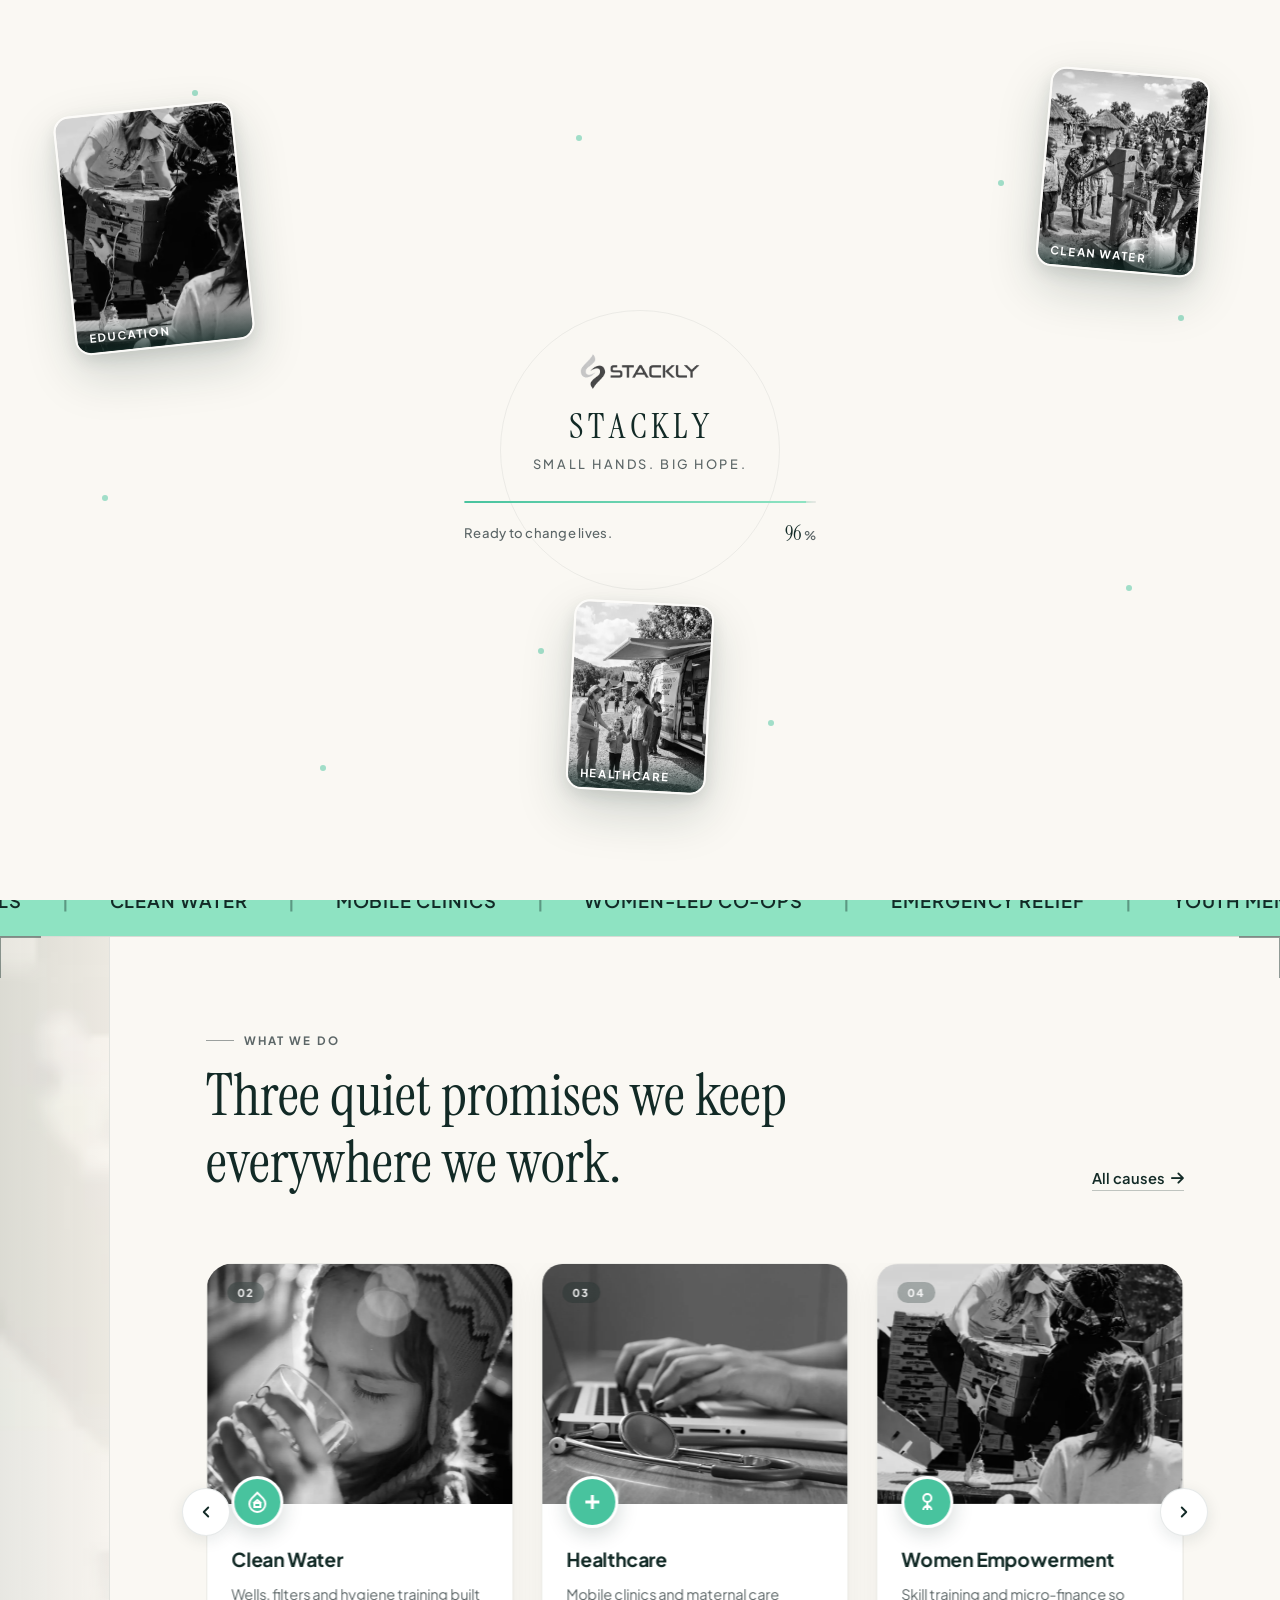
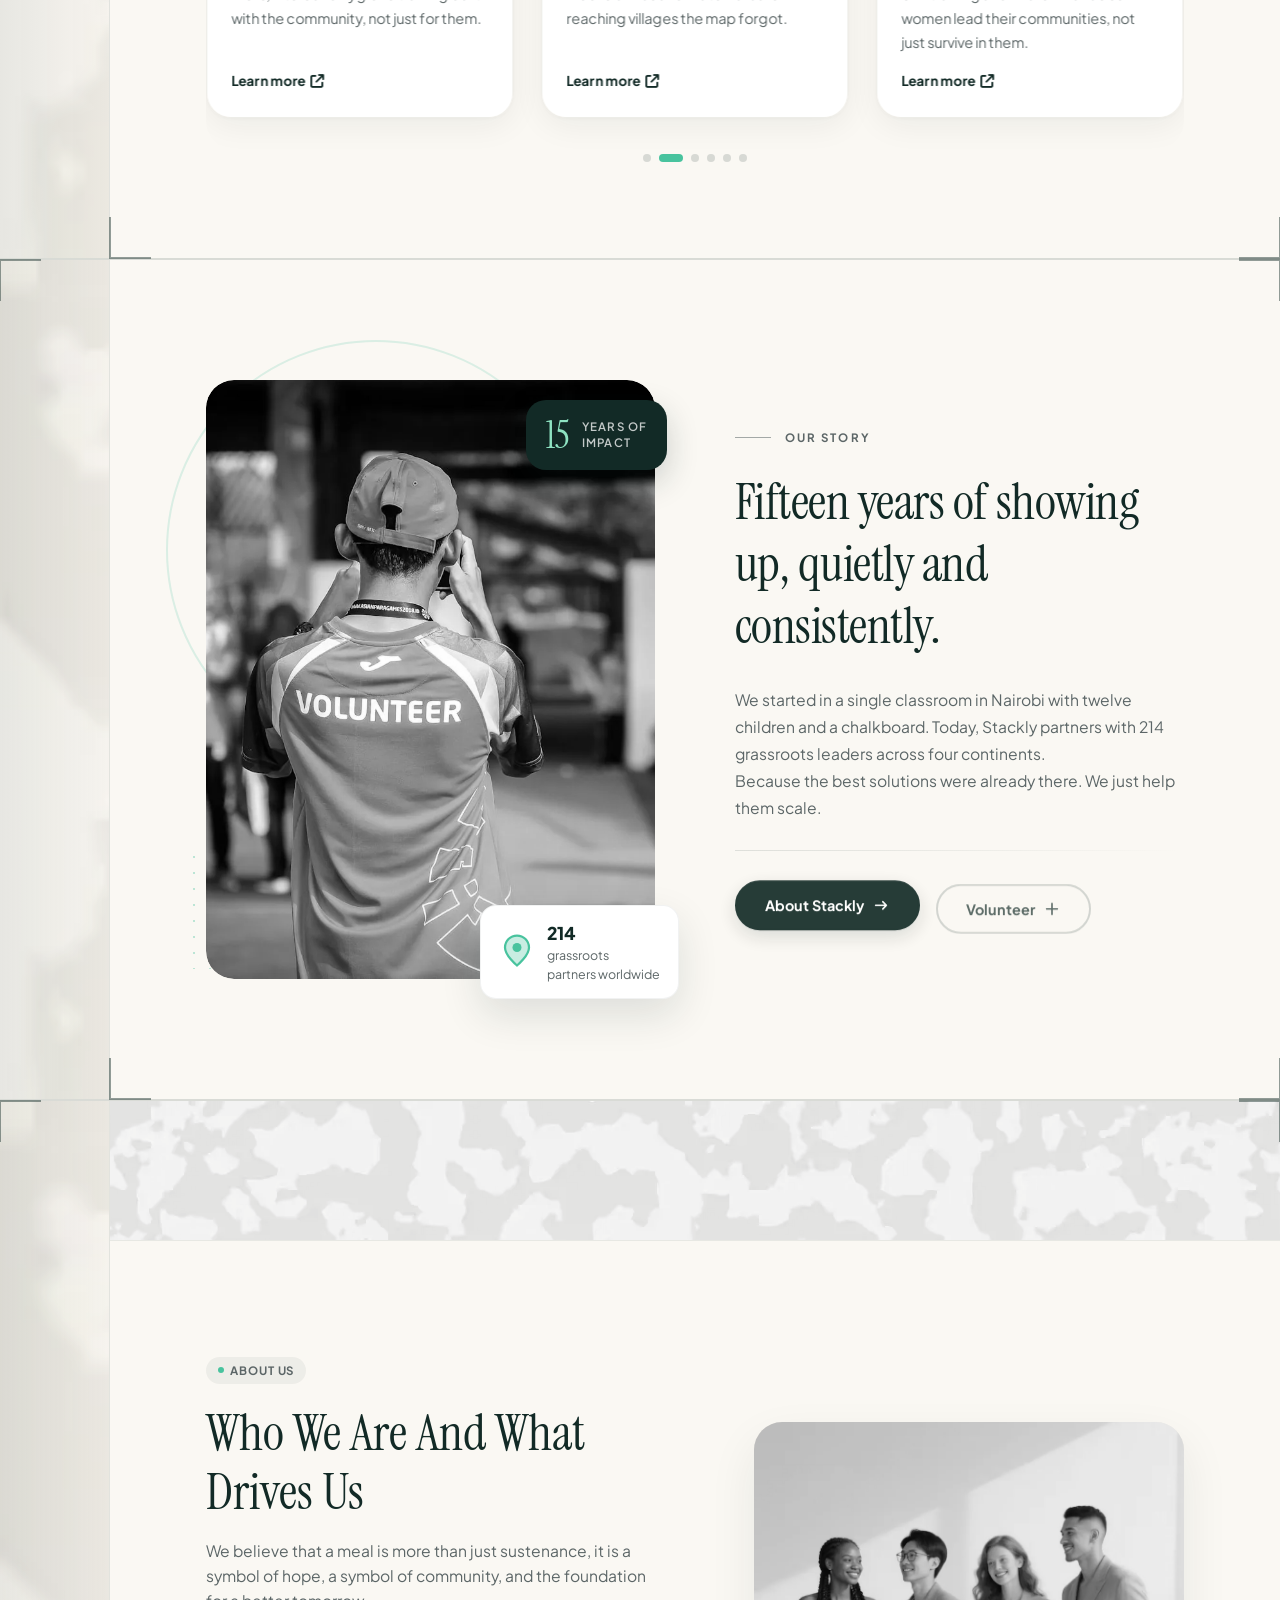
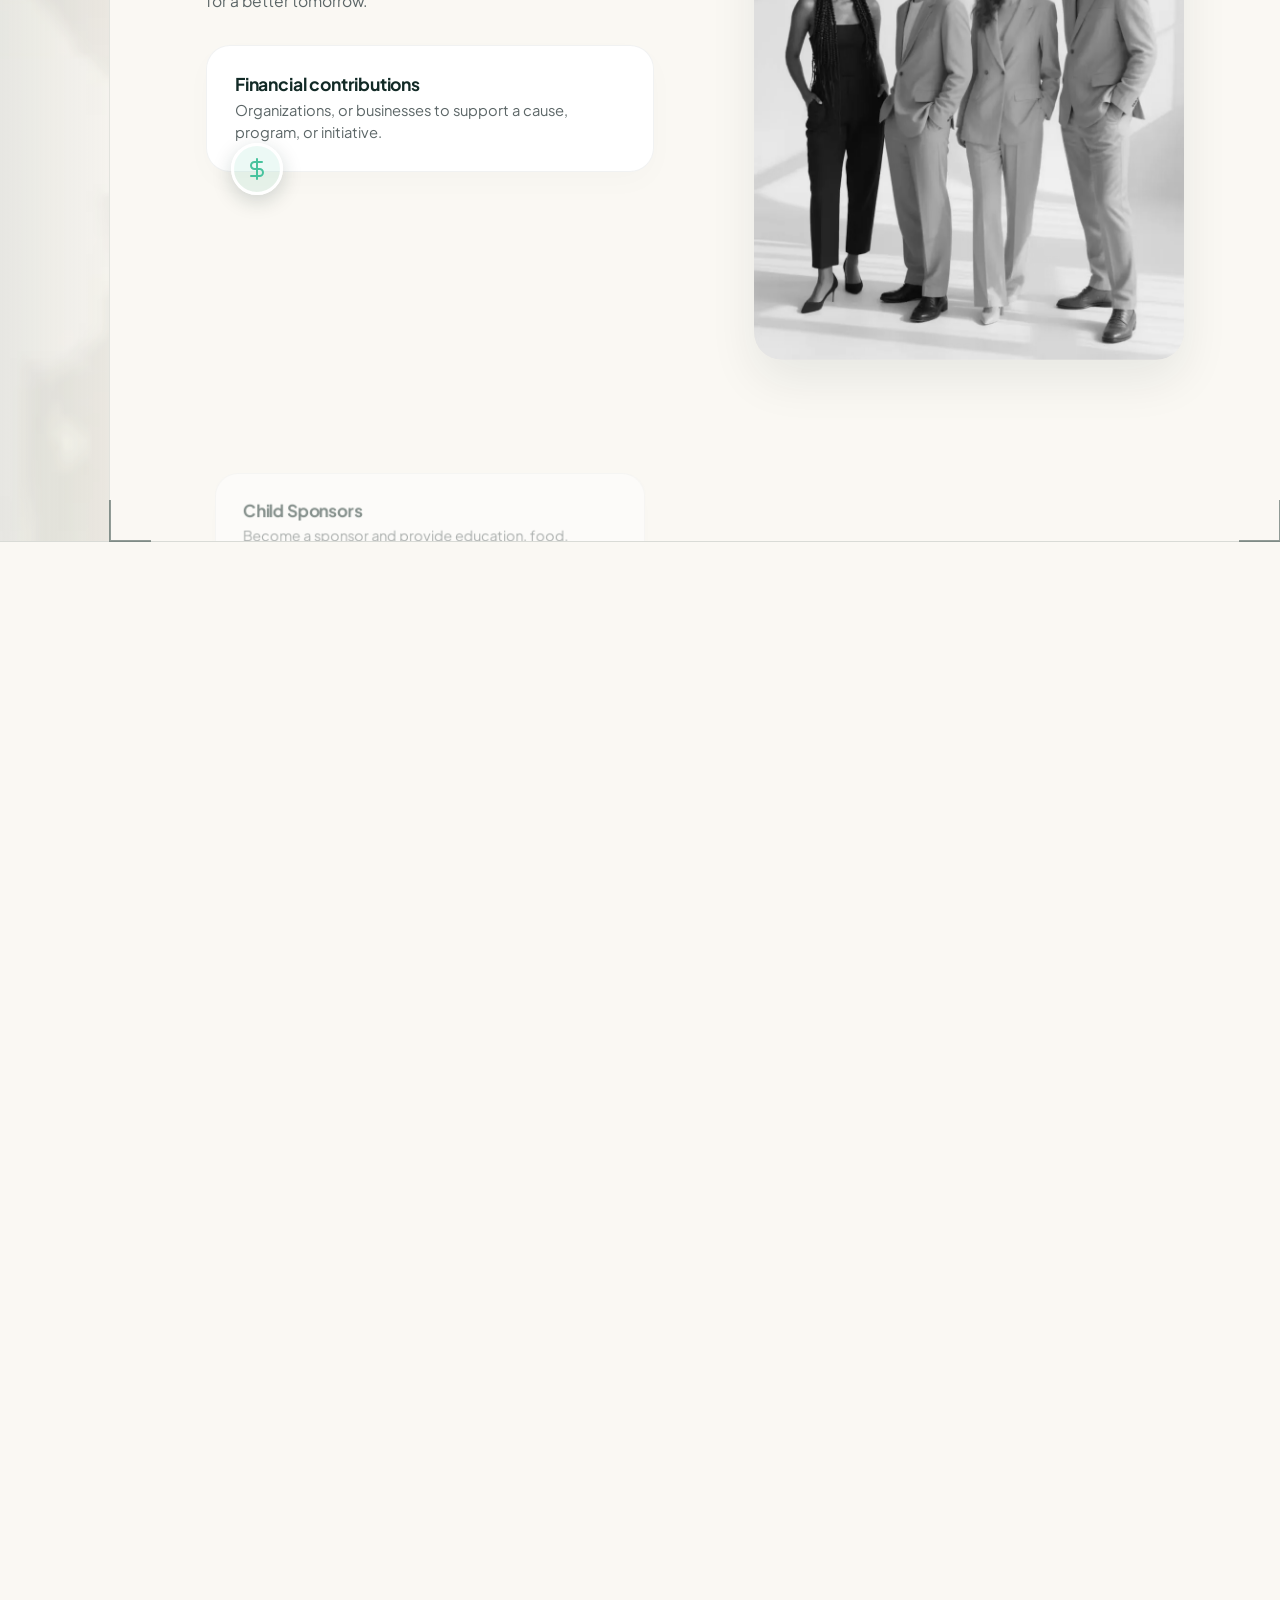
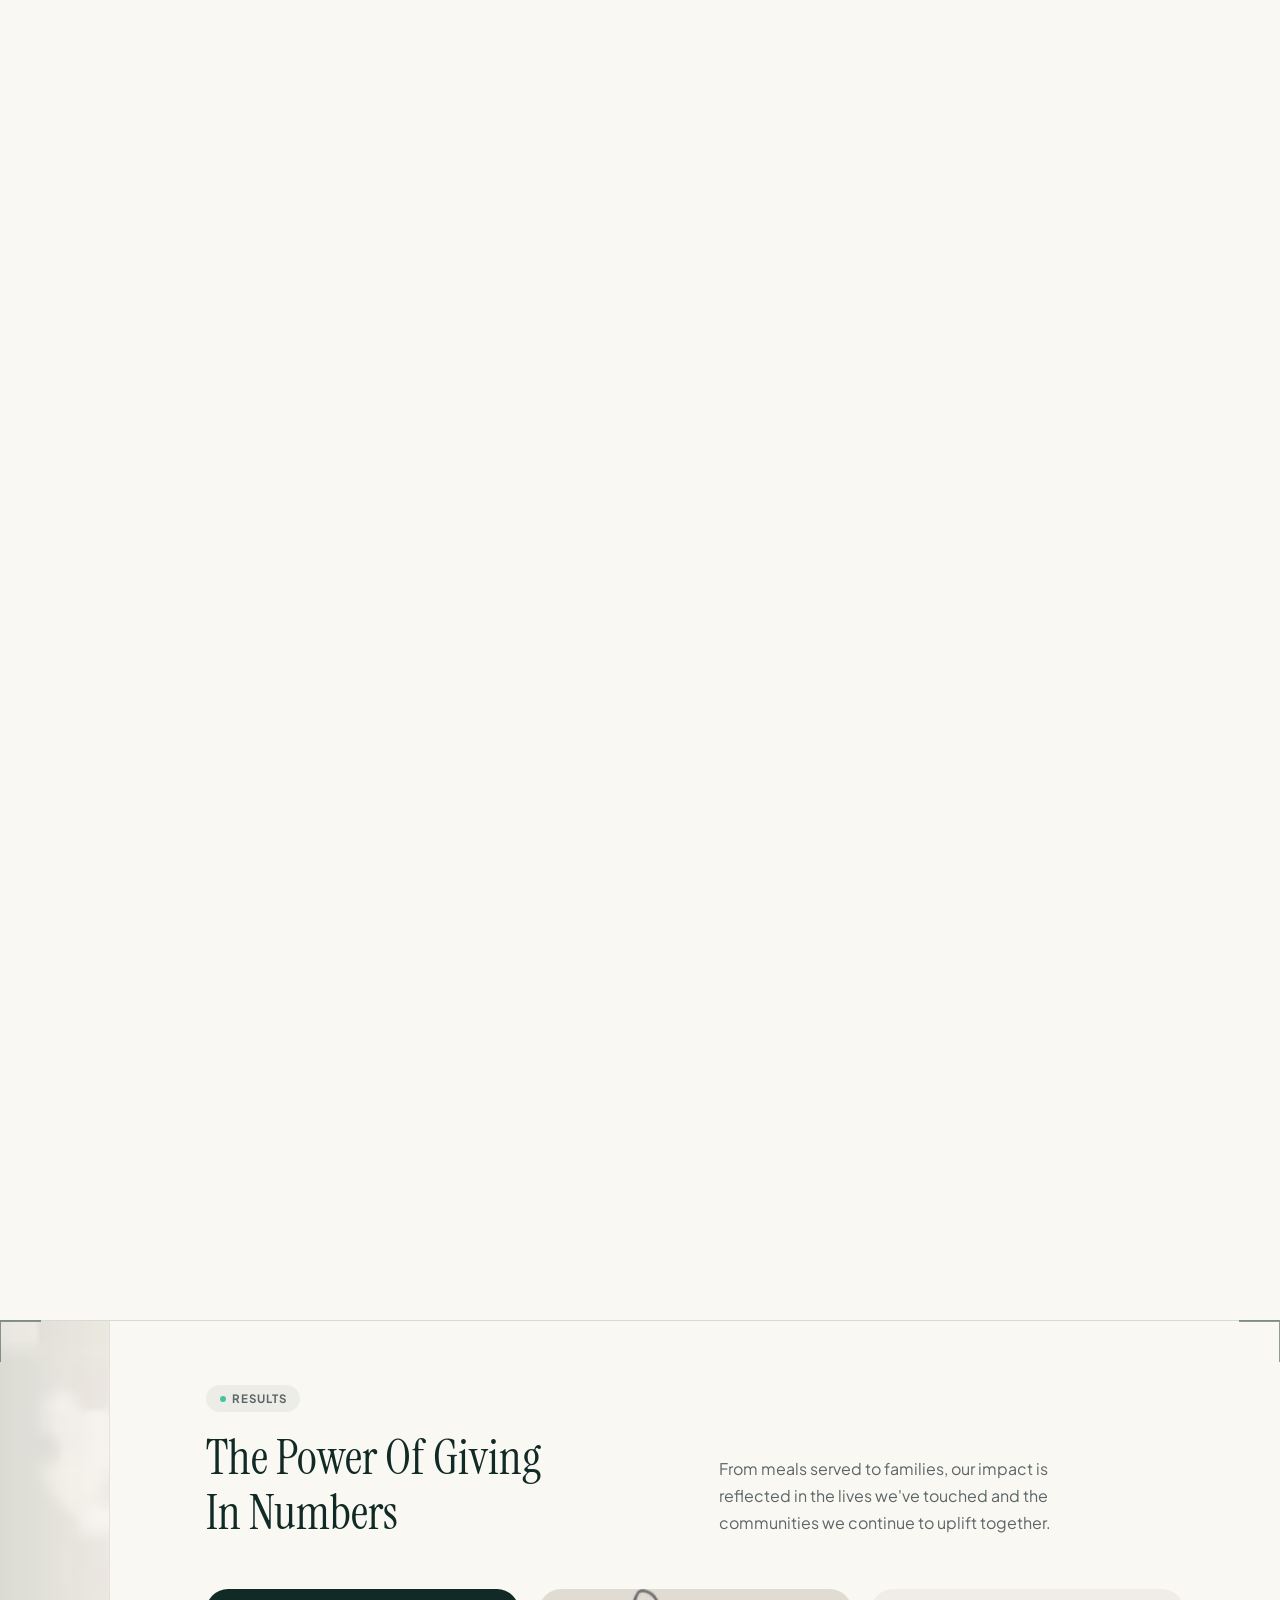
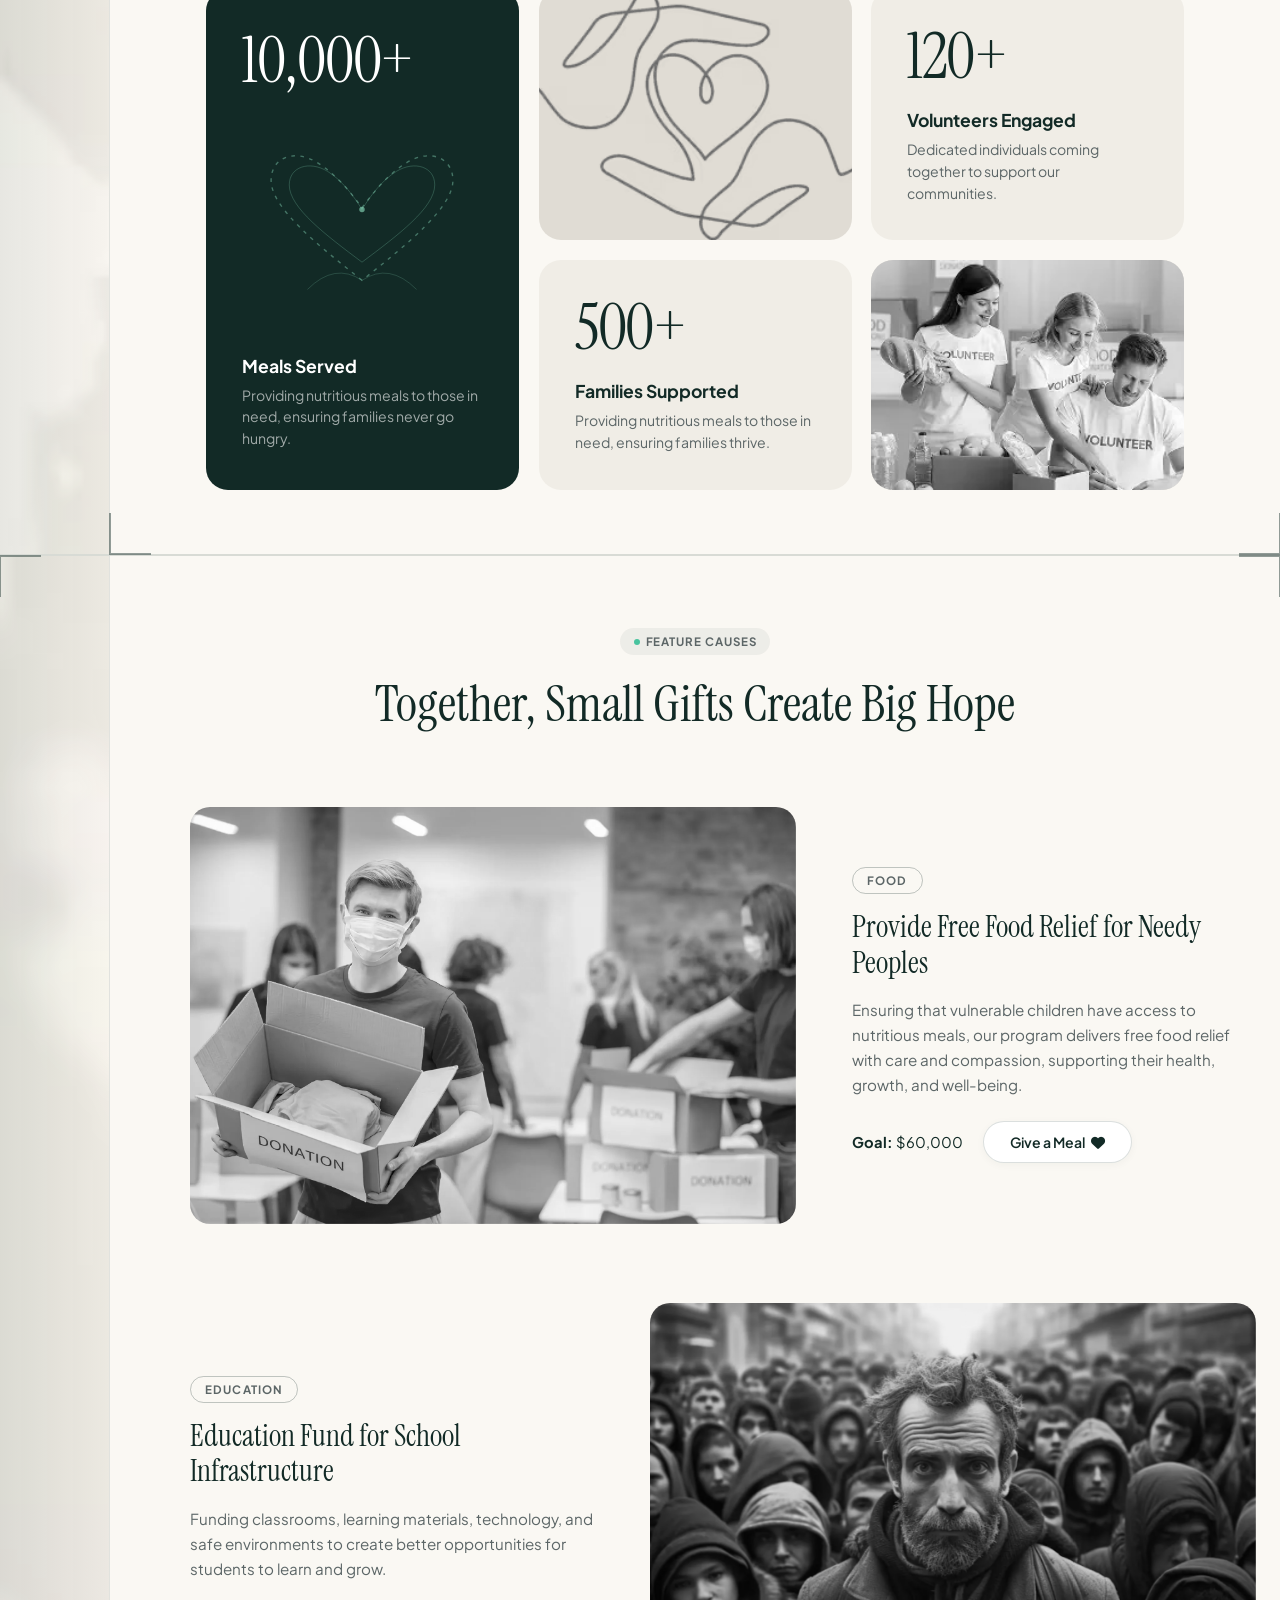
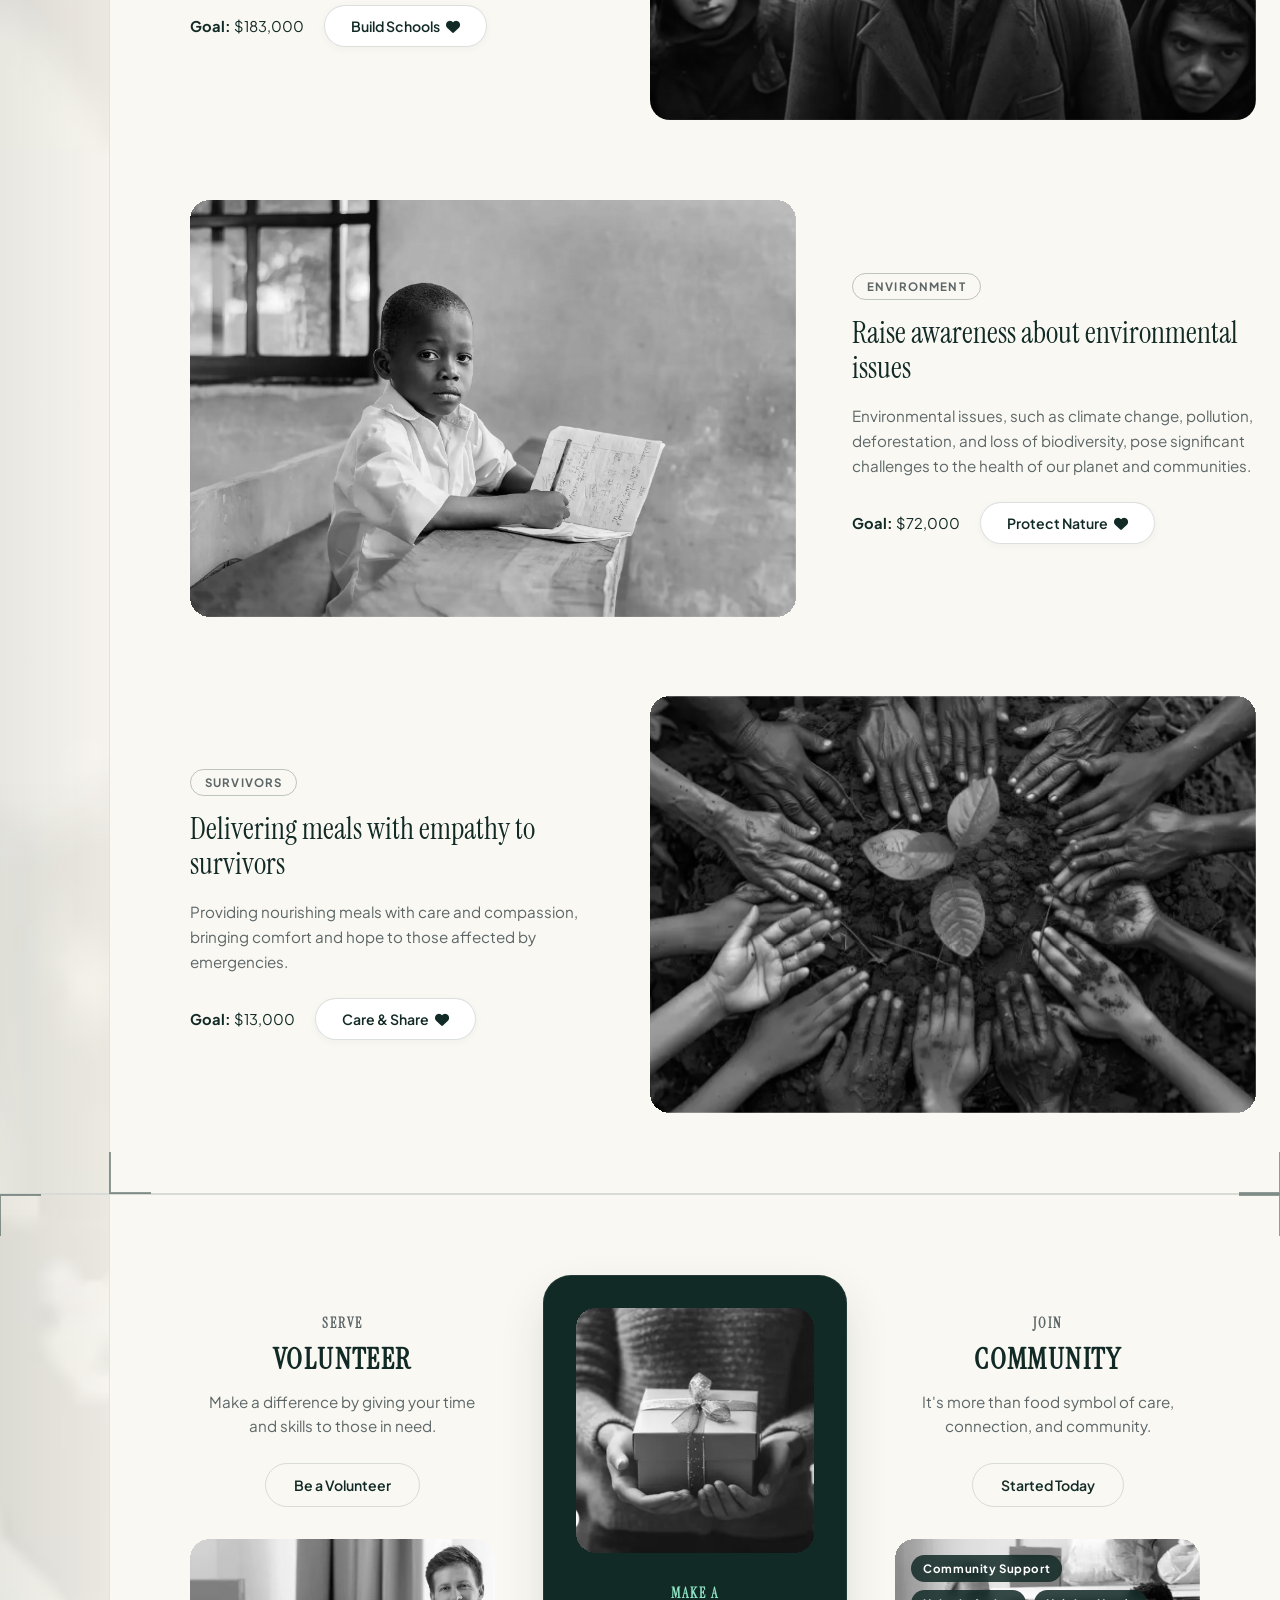
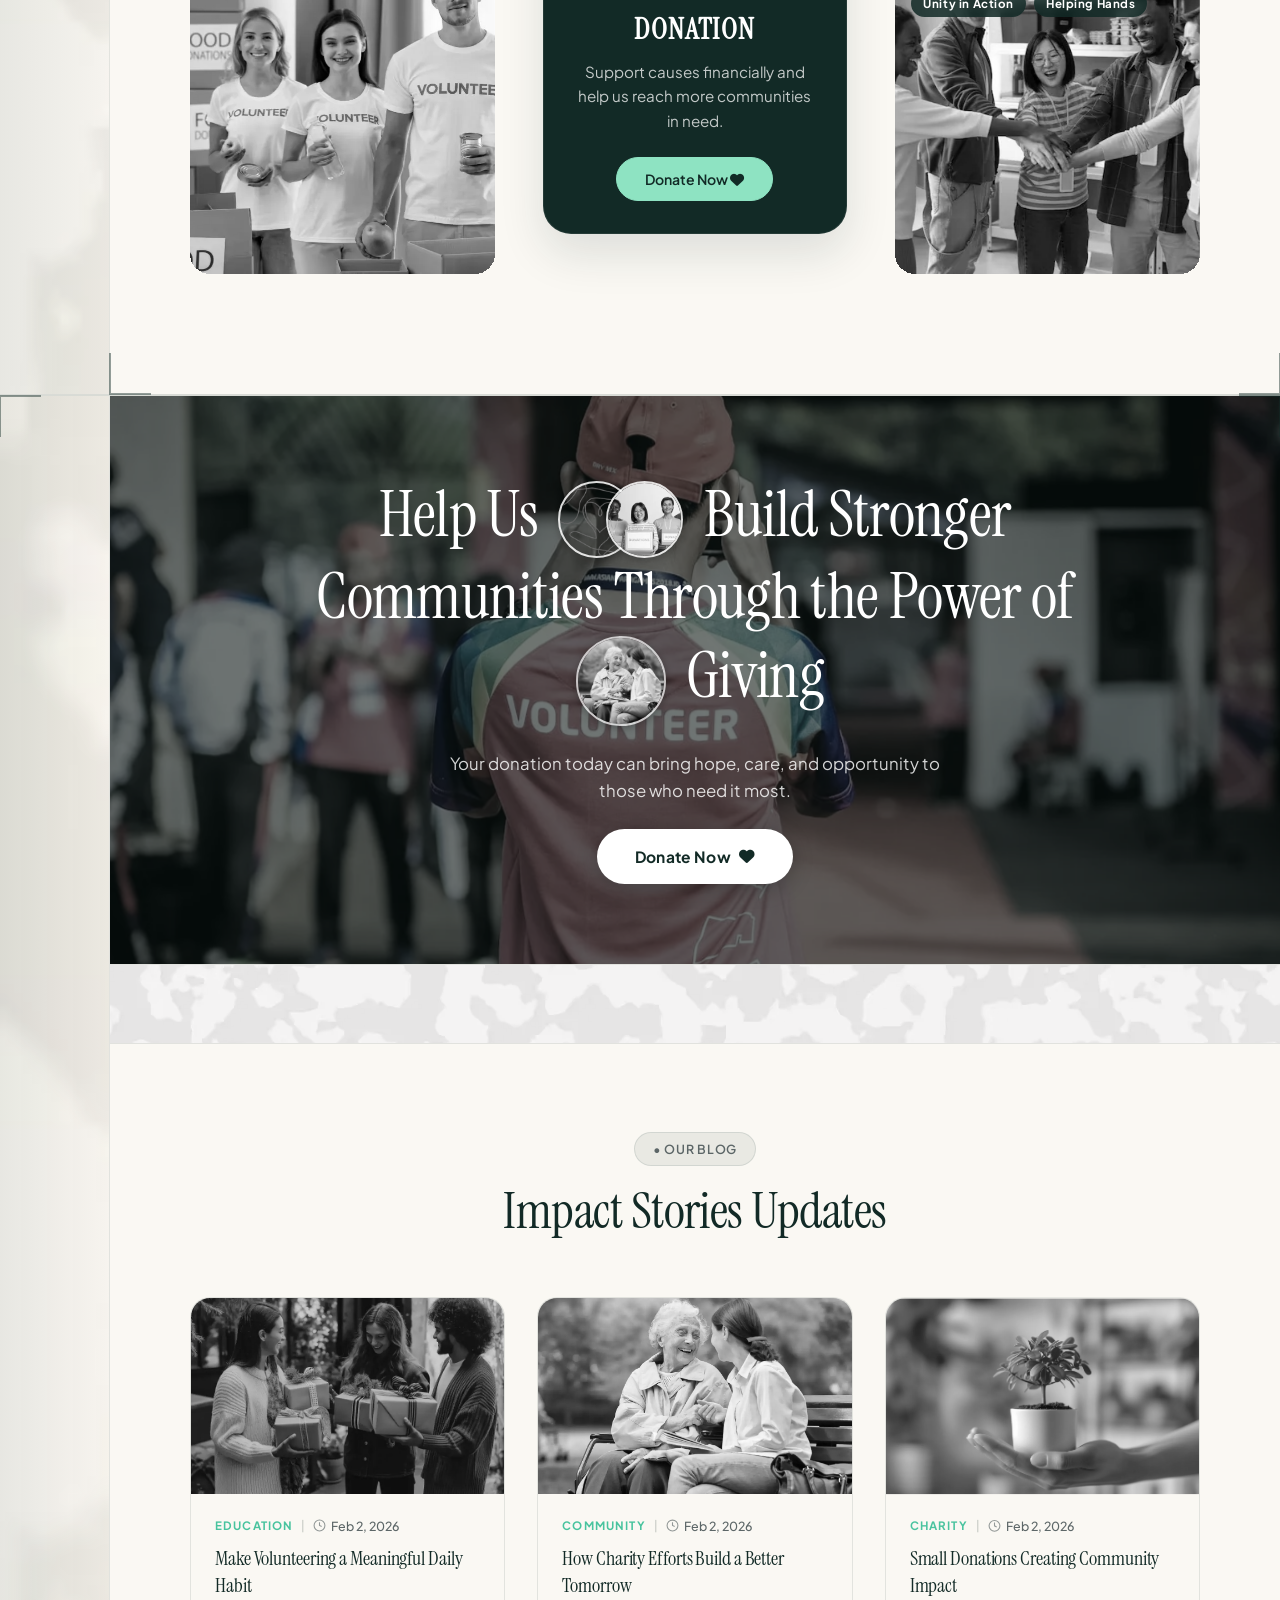
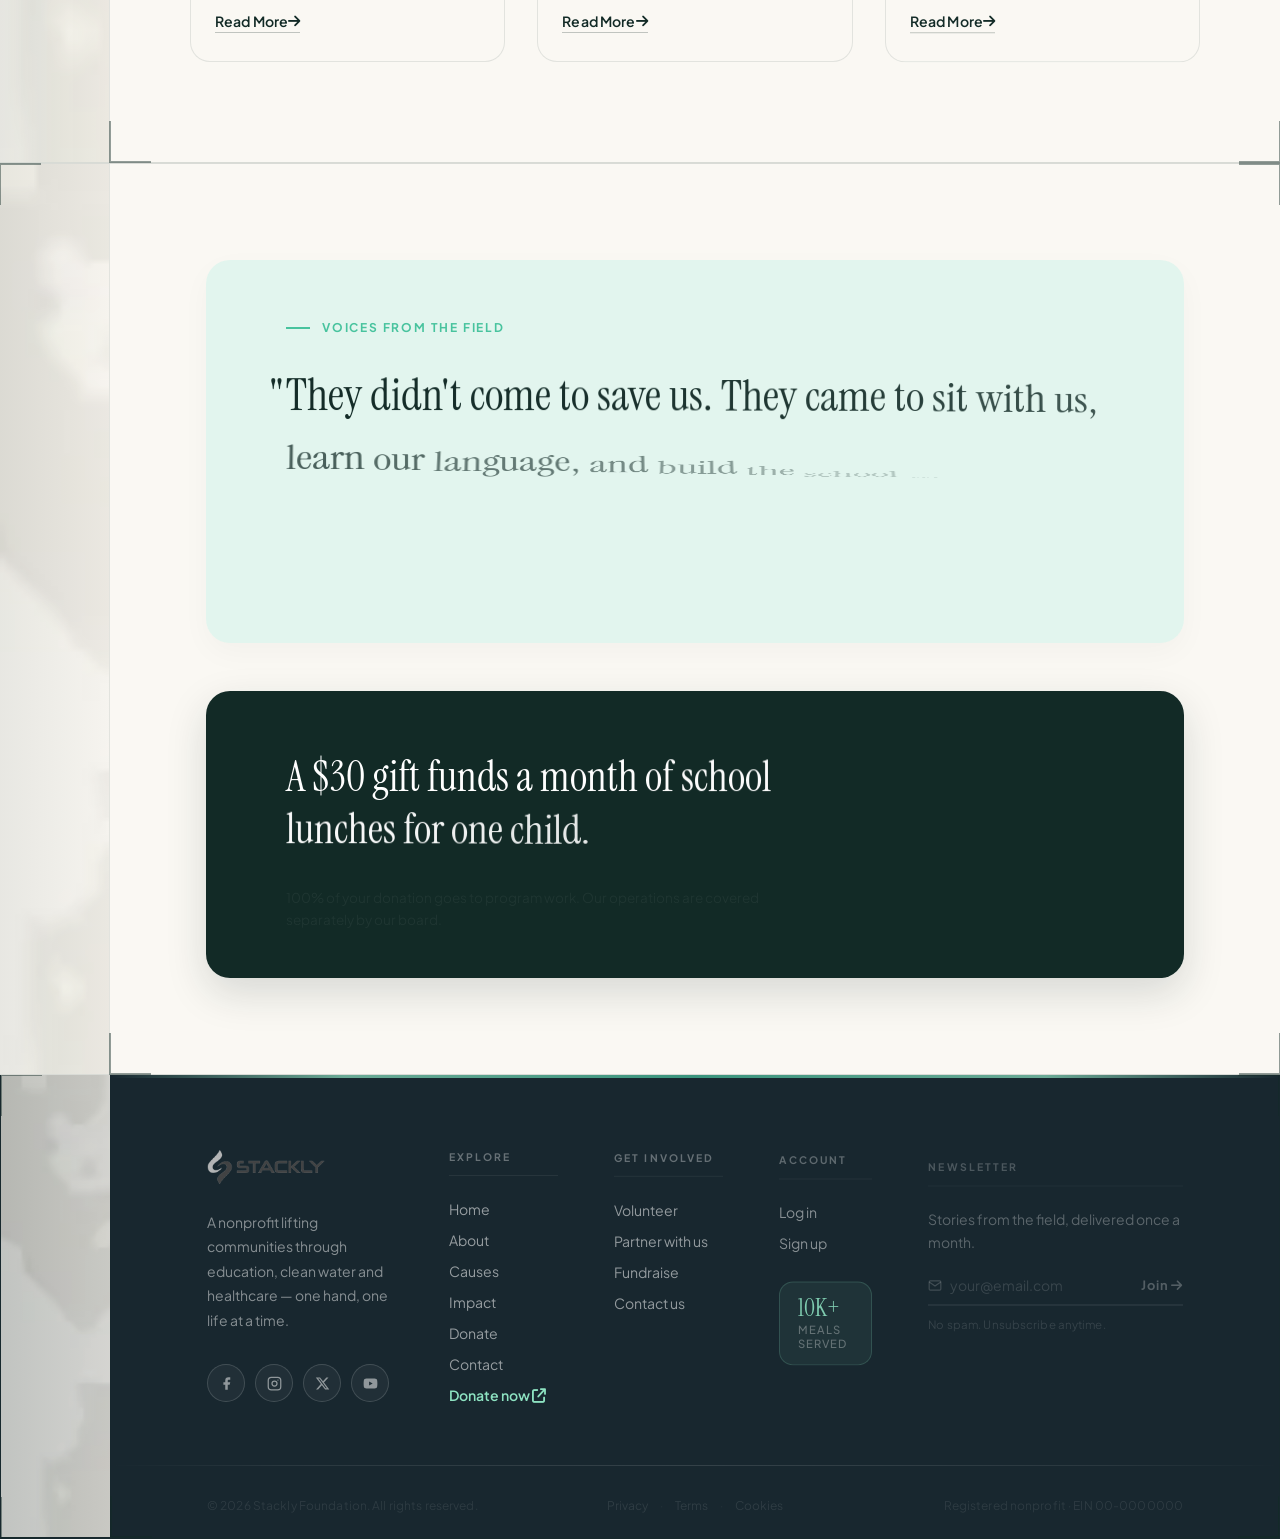
==== commit c6f01359: "Describe your changes" ====
--- a/index.html
+++ b/index.html
@@ -9,6 +9,7 @@
   <meta name="keywords" content="nonprofit, charity, global poverty, donate, schools, clean water, mobile clinics">
   
   <!-- Stylesheets -->
+  <link rel="stylesheet" href="https://cdnjs.cloudflare.com/ajax/libs/font-awesome/6.4.0/css/all.min.css">
   <link rel="stylesheet" href="css/style.css?v=1.3.2">
 </head>
 <body>
@@ -195,7 +196,7 @@
       <div class="marquee-track">
         <div class="marquee-text">
           <span>Together we fund</span>
-          <span class="item-divider">→</span>
+          <span class="item-divider"><i class="fa-solid fa-arrow-right-long"></i></span>
           <span>Schools</span>
           <span class="item-divider">|</span>
           <span>Clean water</span>
@@ -213,7 +214,7 @@
       <div class="marquee-track">
         <div class="marquee-text">
           <span>Together we fund</span>
-          <span class="item-divider">→</span>
+          <span class="item-divider"><i class="fa-solid fa-arrow-right-long"></i></span>
           <span>Schools</span>
           <span class="item-divider">|</span>
           <span>Clean water</span>
@@ -251,7 +252,7 @@
         </h2>
       </div>
       <div class="header-right">
-        <a href="404.html" class="all-causes-link">All causes <span class="arrow-right">→</span></a>
+        <a href="404.html" class="all-causes-link">All causes <span class="arrow-right"><i class="fa-solid fa-arrow-right"></i></span></a>
       </div>
     </div>
 
@@ -292,7 +293,7 @@
               <div class="card-content-box">
                 <h3 class="card-title">Education</h3>
                 <p class="card-desc">Books, teachers and safe classrooms so no child has to choose between school and survival.</p>
-                <a href="404.html" class="card-link">Learn more <span class="link-arrow">↗</span></a>
+                <a href="404.html" class="card-link">Learn more <span class="link-arrow"><i class="fa-solid fa-arrow-up-right-from-square text-[10px]"></i></span></a>
               </div>
             </div>
           </div>
@@ -314,7 +315,7 @@
               <div class="card-content-box">
                 <h3 class="card-title">Clean Water</h3>
                 <p class="card-desc">Wells, filters and hygiene training built with the community, not just for them.</p>
-                <a href="404.html" class="card-link">Learn more <span class="link-arrow">↗</span></a>
+                <a href="404.html" class="card-link">Learn more <span class="link-arrow"><i class="fa-solid fa-arrow-up-right-from-square text-[10px]"></i></span></a>
               </div>
             </div>
           </div>
@@ -334,7 +335,7 @@
               <div class="card-content-box">
                 <h3 class="card-title">Healthcare</h3>
                 <p class="card-desc">Mobile clinics and maternal care reaching villages the map forgot.</p>
-                <a href="404.html" class="card-link">Learn more <span class="link-arrow">↗</span></a>
+                <a href="404.html" class="card-link">Learn more <span class="link-arrow"><i class="fa-solid fa-arrow-up-right-from-square text-[10px]"></i></span></a>
               </div>
             </div>
           </div>
@@ -356,7 +357,7 @@
               <div class="card-content-box">
                 <h3 class="card-title">Women Empowerment</h3>
                 <p class="card-desc">Skill training and micro-finance so women lead their communities, not just survive in them.</p>
-                <a href="404.html" class="card-link">Learn more <span class="link-arrow">↗</span></a>
+                <a href="404.html" class="card-link">Learn more <span class="link-arrow"><i class="fa-solid fa-arrow-up-right-from-square text-[10px]"></i></span></a>
               </div>
             </div>
           </div>
@@ -377,7 +378,7 @@
               <div class="card-content-box">
                 <h3 class="card-title">Emergency Relief</h3>
                 <p class="card-desc">Food, shelter and trauma support within 48 hours of a natural disaster or conflict outbreak.</p>
-                <a href="404.html" class="card-link">Learn more <span class="link-arrow">↗</span></a>
+                <a href="404.html" class="card-link">Learn more <span class="link-arrow"><i class="fa-solid fa-arrow-up-right-from-square text-[10px]"></i></span></a>
               </div>
             </div>
           </div>
@@ -399,7 +400,7 @@
               <div class="card-content-box">
                 <h3 class="card-title">Youth Mentorship</h3>
                 <p class="card-desc">Pairing young leaders with mentors who open doors that geography and poverty normally keep shut.</p>
-                <a href="404.html" class="card-link">Learn more <span class="link-arrow">↗</span></a>
+                <a href="404.html" class="card-link">Learn more <span class="link-arrow"><i class="fa-solid fa-arrow-up-right-from-square text-[10px]"></i></span></a>
               </div>
             </div>
           </div>
@@ -785,7 +786,7 @@
               <p class="cause-desc">Ensuring that vulnerable children have access to nutritious meals, our program delivers free food relief with care and compassion, supporting their health, growth, and well-being.</p>
               <div class="cause-footer">
                 <span class="cause-goal"><strong>Goal:</strong> $60,000</span>
-                <a href="404.html" class="cause-btn">Give a Meal <span>❤️</span></a>
+                <a href="404.html" class="cause-btn">Give a Meal <span class="ml-1"><i class="fa-solid fa-heart"></i></span></a>
               </div>
             </div>
           </div>
@@ -801,7 +802,7 @@
               <p class="cause-desc">Funding classrooms, learning materials, technology, and safe environments to create better opportunities for students to learn and grow.</p>
               <div class="cause-footer">
                 <span class="cause-goal"><strong>Goal:</strong> $183,000</span>
-                <a href="404.html" class="cause-btn">Build Schools <span>❤️</span></a>
+                <a href="404.html" class="cause-btn">Build Schools <span class="ml-1"><i class="fa-solid fa-heart"></i></span></a>
               </div>
             </div>
           </div>
@@ -817,7 +818,7 @@
               <p class="cause-desc">Environmental issues, such as climate change, pollution, deforestation, and loss of biodiversity, pose significant challenges to the health of our planet and communities.</p>
               <div class="cause-footer">
                 <span class="cause-goal"><strong>Goal:</strong> $72,000</span>
-                <a href="404.html" class="cause-btn">Protect Nature <span>❤️</span></a>
+                <a href="404.html" class="cause-btn">Protect Nature <span class="ml-1"><i class="fa-solid fa-heart"></i></span></a>
               </div>
             </div>
           </div>
@@ -833,7 +834,7 @@
               <p class="cause-desc">Providing nourishing meals with care and compassion, bringing comfort and hope to those affected by emergencies.</p>
               <div class="cause-footer">
                 <span class="cause-goal"><strong>Goal:</strong> $13,000</span>
-                <a href="404.html" class="cause-btn">Care &amp; Share <span>❤️</span></a>
+                <a href="404.html" class="cause-btn">Care &amp; Share <span class="ml-1"><i class="fa-solid fa-heart"></i></span></a>
               </div>
             </div>
           </div>
@@ -877,7 +878,7 @@
               <span class="action-label">MAKE A</span>
               <h3 class="action-title">DONATION</h3>
               <p class="action-desc">Support causes financially and help us reach more communities in need.</p>
-              <a href="404.html" class="btn-action-dark">Donate Now ❤️</a>
+              <a href="404.html" class="btn-action-dark">Donate Now <i class="fa-solid fa-heart ml-1"></i></a>
             </div>
           </div>
 
@@ -943,7 +944,7 @@
             <p class="video-cta-subtext">
               Your donation today can bring hope, care, and opportunity to those who need it most.
             </p>
-            <a href="404.html" class="video-cta-btn" id="video-cta-btn">Donate Now ❤️</a>
+            <a href="404.html" class="video-cta-btn" id="video-cta-btn">Donate Now <i class="fa-solid fa-heart ml-1"></i></a>
           </div>
         </div>
 
@@ -979,7 +980,7 @@
                   </span>
                 </div>
                 <h3 class="blog-card-title">Make Volunteering a Meaningful Daily Habit</h3>
-                <a href="404.html" class="blog-read-more">Read More →</a>
+                <a href="404.html" class="blog-read-more">Read More <i class="fa-solid fa-arrow-right ml-1"></i></a>
               </div>
             </div>
 
@@ -998,7 +999,7 @@
                   </span>
                 </div>
                 <h3 class="blog-card-title">How Charity Efforts Build a Better Tomorrow</h3>
-                <a href="404.html" class="blog-read-more">Read More →</a>
+                <a href="404.html" class="blog-read-more">Read More <i class="fa-solid fa-arrow-right ml-1"></i></a>
               </div>
             </div>
 
@@ -1017,7 +1018,7 @@
                   </span>
                 </div>
                 <h3 class="blog-card-title">Small Donations Creating Community Impact</h3>
-                <a href="404.html" class="blog-read-more">Read More →</a>
+                <a href="404.html" class="blog-read-more">Read More <i class="fa-solid fa-arrow-right ml-1"></i></a>
               </div>
             </div>
 
@@ -1131,7 +1132,7 @@
             <li><a href="impact.html" class="footer-link"><span>Impact</span></a></li>
             <li><a href="donate.html" class="footer-link"><span>Donate</span></a></li>
             <li><a href="contact.html" class="footer-link"><span>Contact</span></a></li>
-            <li><a href="404.html" class="footer-link footer-link--highlight"><span>Donate now ↗</span></a></li>
+            <li><a href="404.html" class="footer-link footer-link--highlight"><span>Donate now <i class="fa-solid fa-arrow-up-right-from-square text-[10px] ml-1"></i></span></a></li>
           </ul>
         </div>
 
@@ -1168,7 +1169,7 @@
             <div class="footer-newsletter-field">
               <svg class="footer-input-icon" width="14" height="14" viewBox="0 0 24 24" fill="none" stroke="currentColor" stroke-width="2"><path d="M4 4h16c1.1 0 2 .9 2 2v12c0 1.1-.9 2-2 2H4c-1.1 0-2-.9-2-2V6c0-1.1.9-2 2-2z"/><polyline points="22,6 12,13 2,6"/></svg>
               <input type="email" id="footer-email-input" class="footer-email-input" placeholder="your@email.com" aria-label="Your email">
-              <button type="submit" class="footer-join-btn" id="footer-join-btn" aria-label="Subscribe">Join →</button>
+              <button type="submit" class="footer-join-btn" id="footer-join-btn" aria-label="Subscribe">Join <i class="fa-solid fa-arrow-right ml-1"></i></button>
             </div>
           </form>
           <p class="footer-privacy-note">No spam. Unsubscribe anytime.</p>
--- a/css/style.css
+++ b/css/style.css
@@ -865,7 +865,6 @@
   overflow: hidden;
   vertical-align: bottom;
   padding-bottom: 0.05em; /* prevents descender clip */
-  margin-right: 0.2em;
 }
 
 .what-we-do-heading .word-inner {
@@ -1411,7 +1410,6 @@
   overflow: hidden;
   vertical-align: bottom;
   padding-bottom: 0.06em;
-  margin-right: 0.18em;
 }
 
 .story-heading .word-inner {
@@ -2016,7 +2014,8 @@
   vertical-align: bottom;
   perspective: 1000px;
   padding: 0 6px;
-  margin: 0 -2px;
+  margin-left: -6px;
+  margin-right: -6px;
   text-indent: 0;
 }
 
@@ -3985,7 +3984,12 @@
     gap: 8px;
     padding: 20px 0 28px 0;
   }
-  .footer-bottom-right { justify-content: flex-start; }
+  .footer-bottom-left,
+  .footer-bottom-center,
+  .footer-bottom-right {
+    justify-content: flex-start;
+    text-align: left;
+  }
 }
 
 @media (max-width: 600px) {
@@ -4000,6 +4004,48 @@
     gap: 36px;
   }
   .footer-col--brand { flex-direction: column; }
+
+  /* ── Ensure every element is left-aligned on mobile ── */
+  .footer-col {
+    align-items: flex-start;
+    text-align: left;
+  }
+  .footer-col-heading {
+    text-align: left;
+  }
+  .footer-link-list {
+    align-items: flex-start;
+    text-align: left;
+  }
+  .footer-brand-desc {
+    text-align: left;
+    max-width: 100%;
+  }
+  .footer-socials {
+    justify-content: flex-start;
+  }
+  .footer-stat-chip {
+    align-self: flex-start;
+  }
+  .footer-newsletter-desc {
+    text-align: left;
+  }
+  .footer-privacy-note {
+    text-align: left;
+  }
+  /* Bottom bar: stack left-aligned */
+  .footer-bottom {
+    grid-template-columns: 1fr;
+    gap: 8px;
+    padding: 20px 0 28px 0;
+    text-align: left;
+  }
+  .footer-bottom-left,
+  .footer-bottom-center,
+  .footer-bottom-right {
+    justify-content: flex-start;
+    text-align: left;
+  }
 }
 
 
@@ -4130,7 +4176,7 @@
     flex-direction: column;
     align-items: center;
     justify-content: center;
-    padding: 100px 24px 60px 24px;
+    padding: 72px 24px 36px 24px;
     opacity: 0;
     visibility: hidden;
     transform: translateY(-20px);
@@ -4160,8 +4206,8 @@
     border: none !important;
     box-shadow: none !important;
     padding: 0 !important;
-    margin: 0 0 40px 0 !important;
-    gap: 20px !important;
+    margin: 0 0 24px 0 !important;
+    gap: 10px !important;
     align-items: center;
     width: 100%;
   }
@@ -4188,11 +4234,12 @@
   .mobile-menu-active .nav-item:nth-child(7) { transition-delay: 0.35s; }
 
   .nav-link {
-    font-size: 1.6rem !important;
+    font-size: 1.35rem !important;
     font-family: var(--font-serif) !important;
     color: var(--primary-dark) !important;
-    padding: 6px 16px !important;
-    transition: color 0.3s ease !important;
+    padding: 4px 12px !important;
+    transition: all 0.3s ease !important;
+    letter-spacing: 0.02em;
   }
 
   .nav-link:hover {
@@ -4208,7 +4255,7 @@
     display: flex;
     flex-direction: column;
     align-items: center;
-    gap: 16px;
+    gap: 10px;
     width: 100%;
     max-width: 280px;
     opacity: 0;
@@ -4223,11 +4270,11 @@
   }
 
   .mobile-actions .login-btn {
-    font-size: 1.1rem;
+    font-size: 1.0rem;
     font-weight: 500;
     color: var(--primary-dark);
     text-decoration: none;
-    padding: 8px 0;
+    padding: 4px 0;
     transition: opacity 0.3s ease;
   }
 
@@ -4238,8 +4285,8 @@
   .mobile-actions .donate-btn-header {
     width: 100%;
     text-align: center;
-    padding: 14px 28px;
-    font-size: 1rem;
+    padding: 10px 24px;
+    font-size: 0.9rem;
     box-sizing: border-box;
   }
 
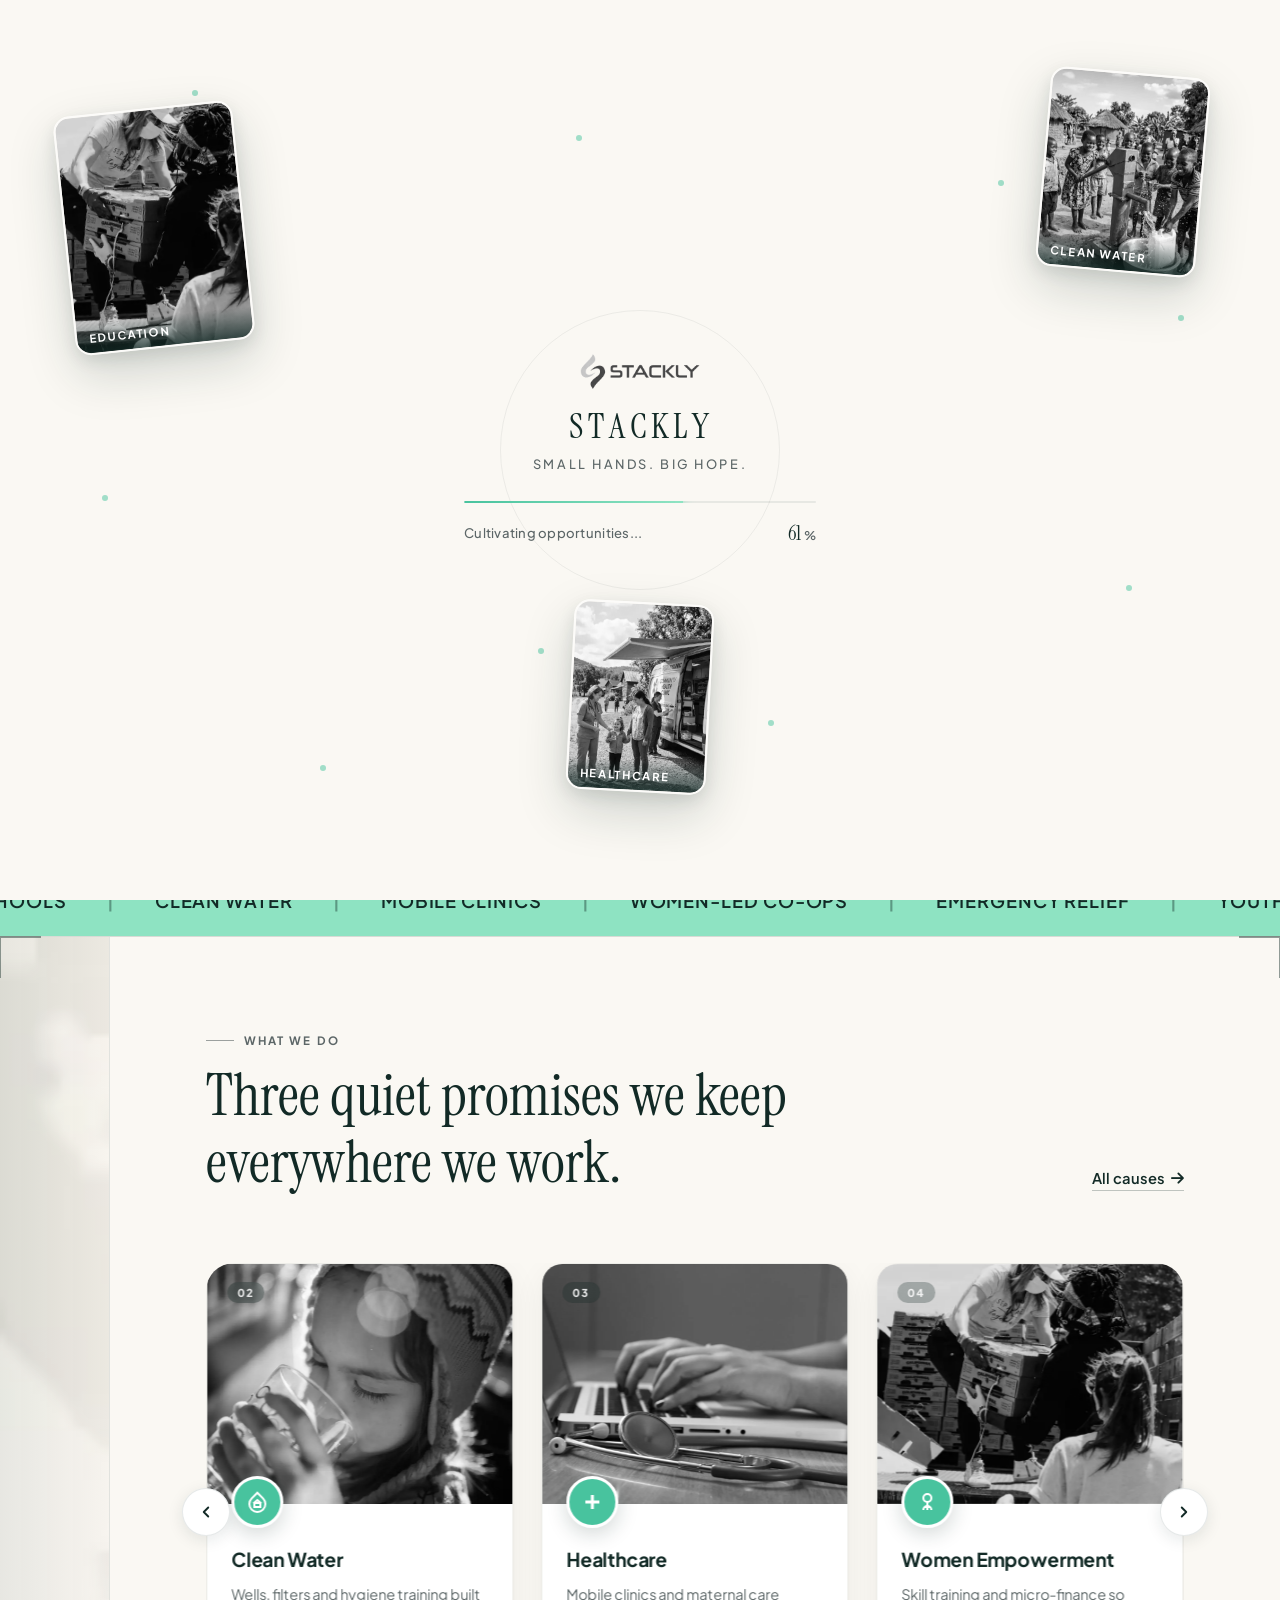
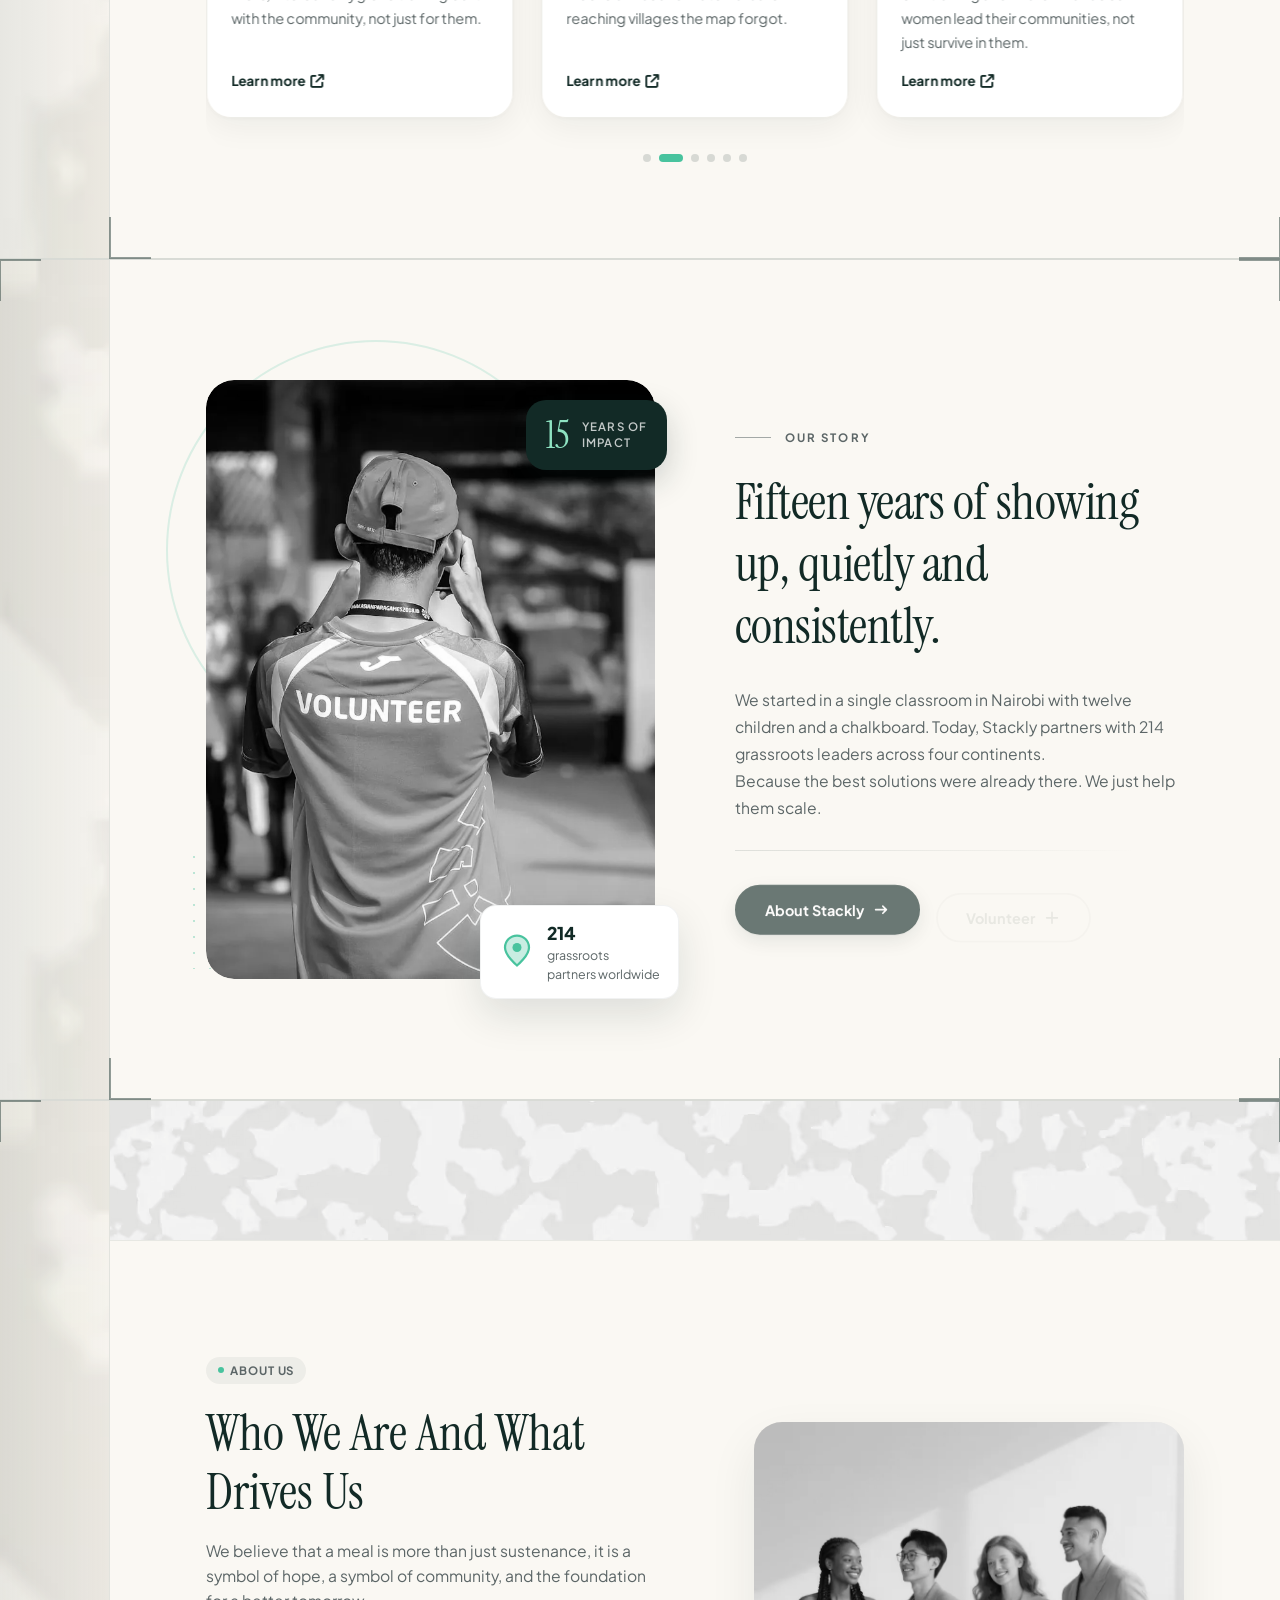
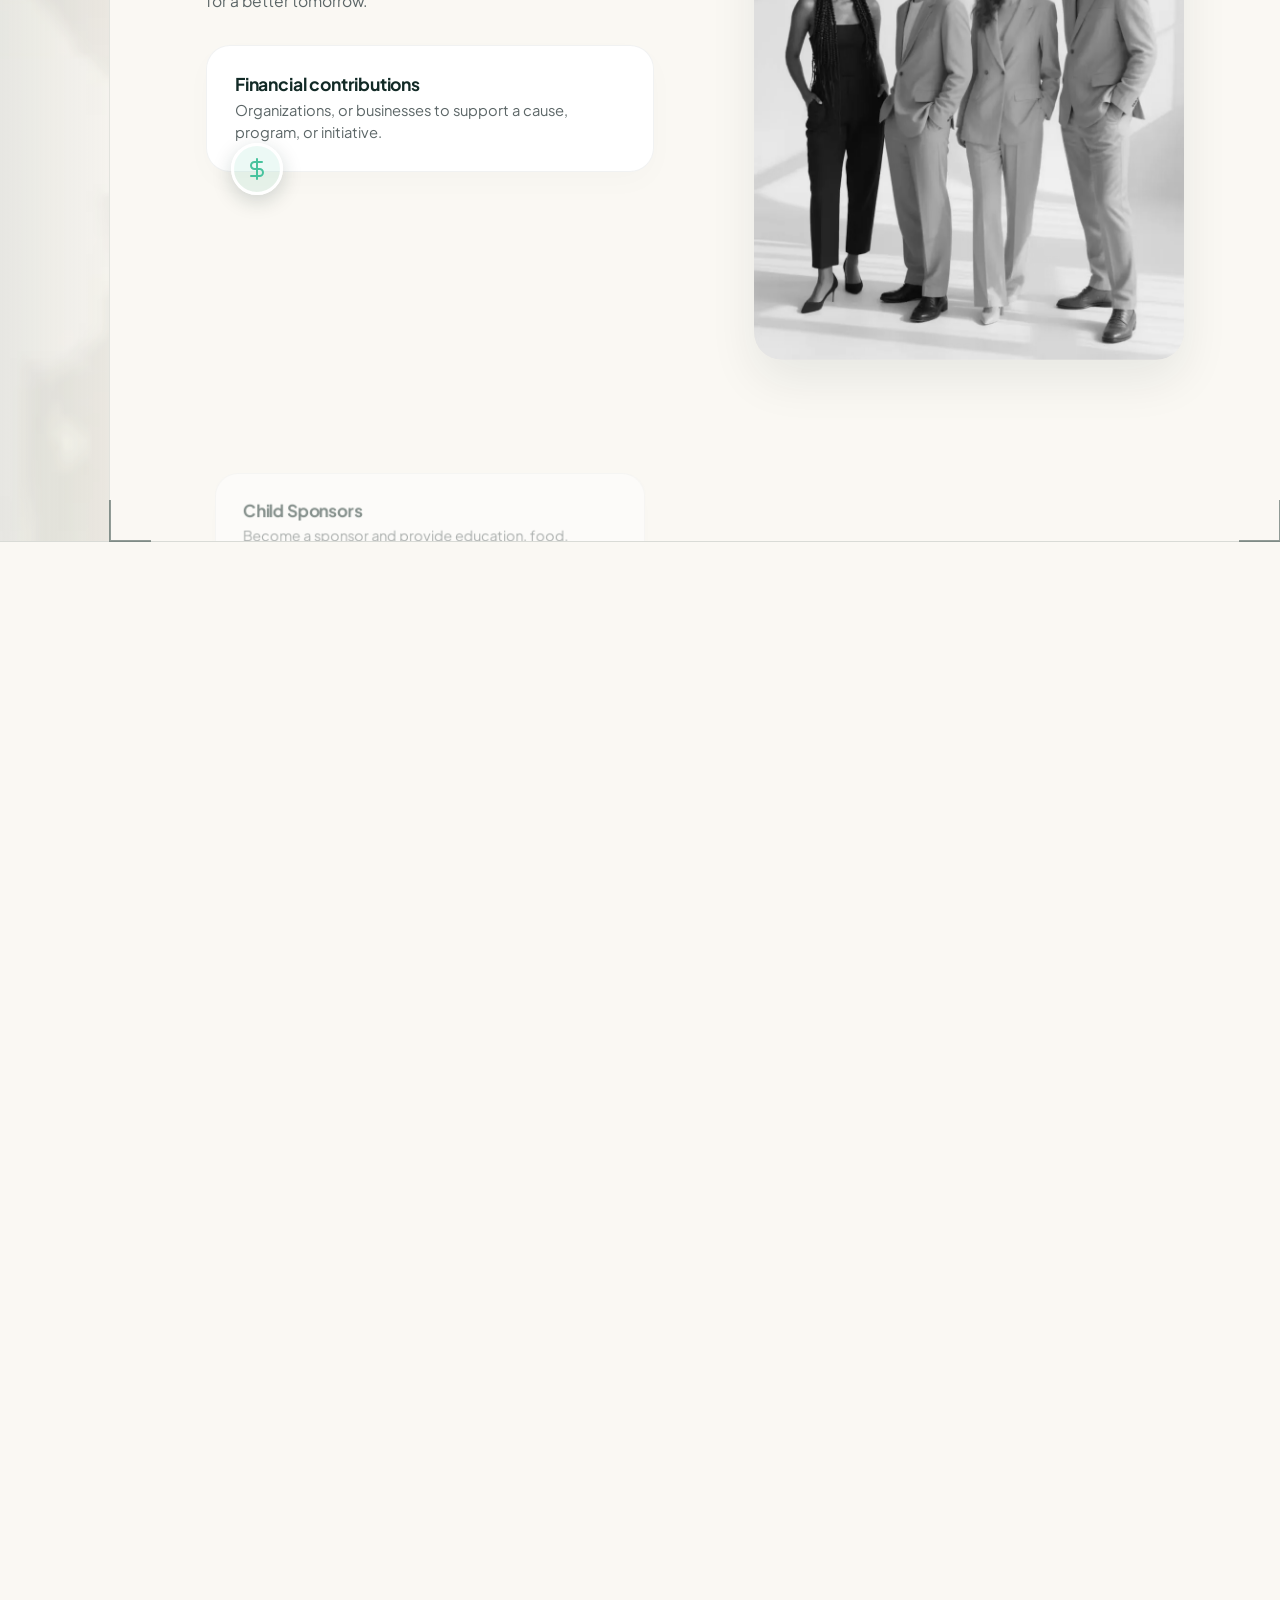
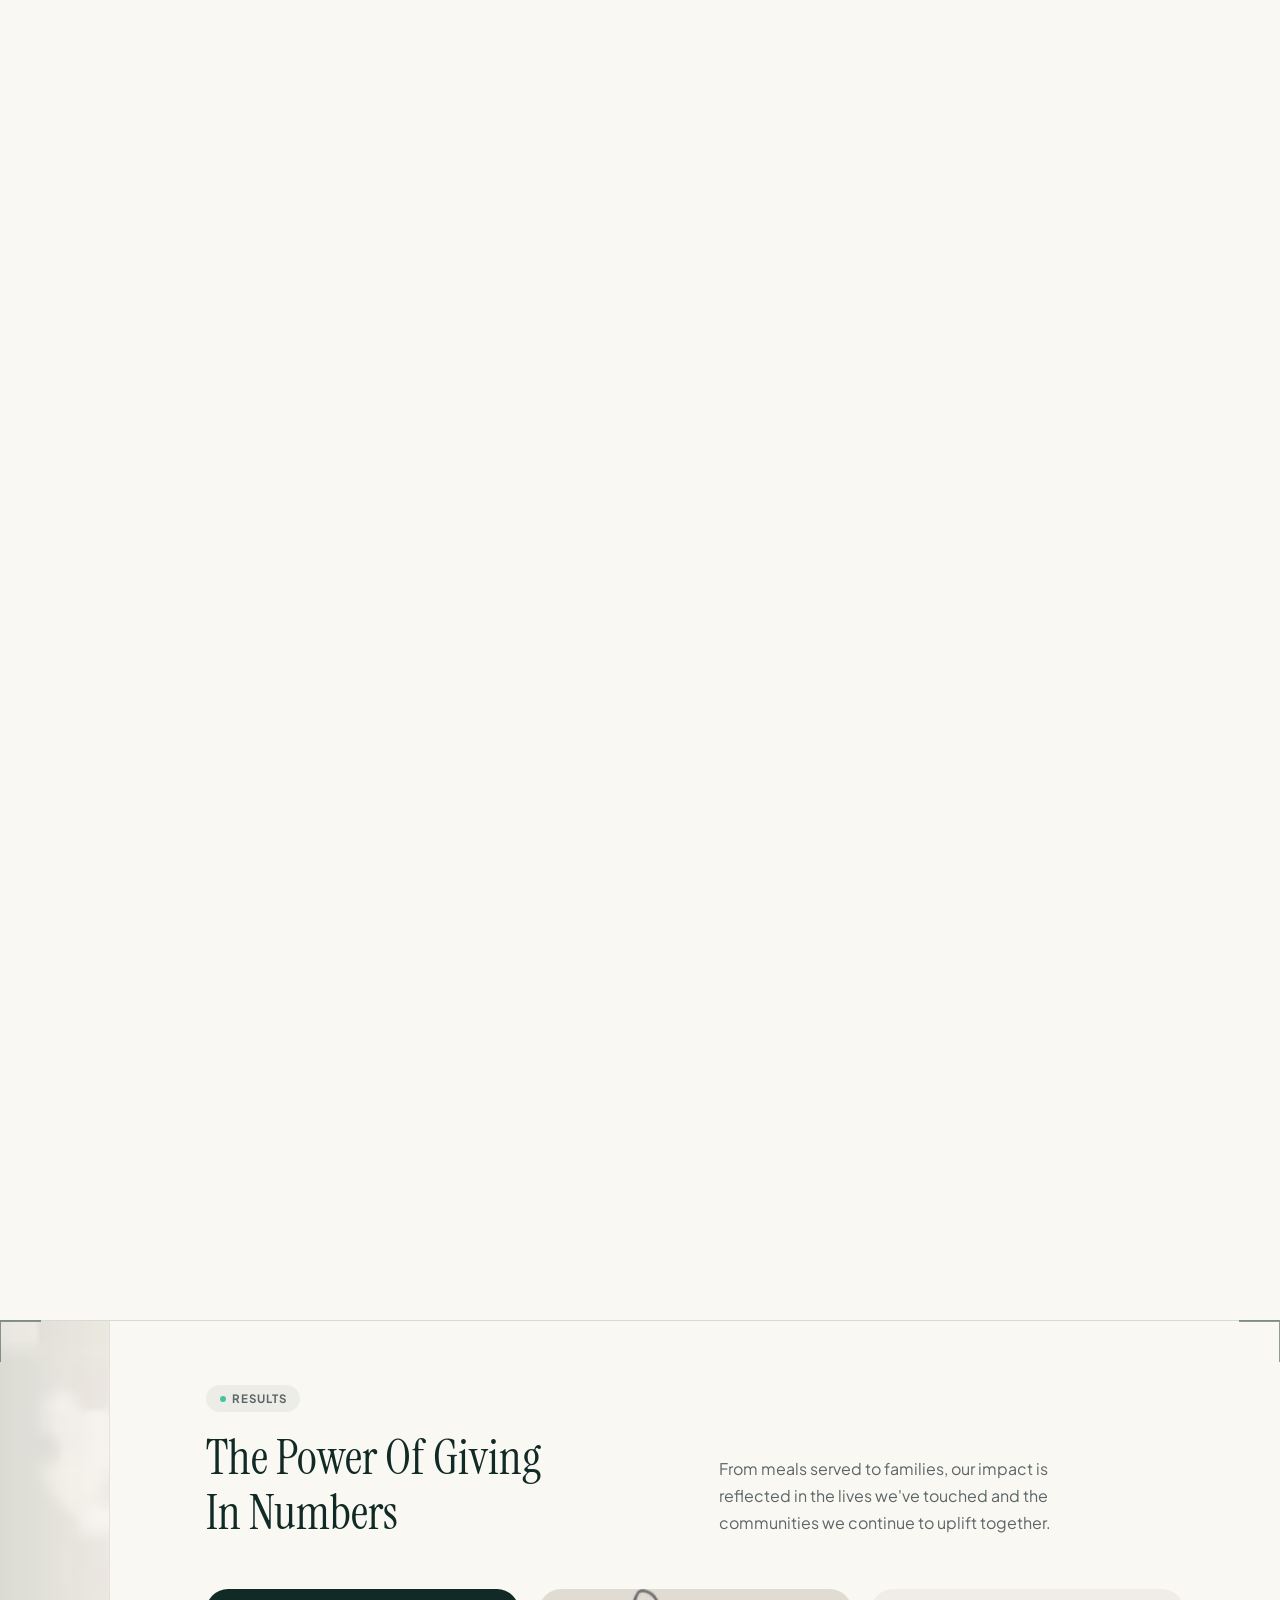
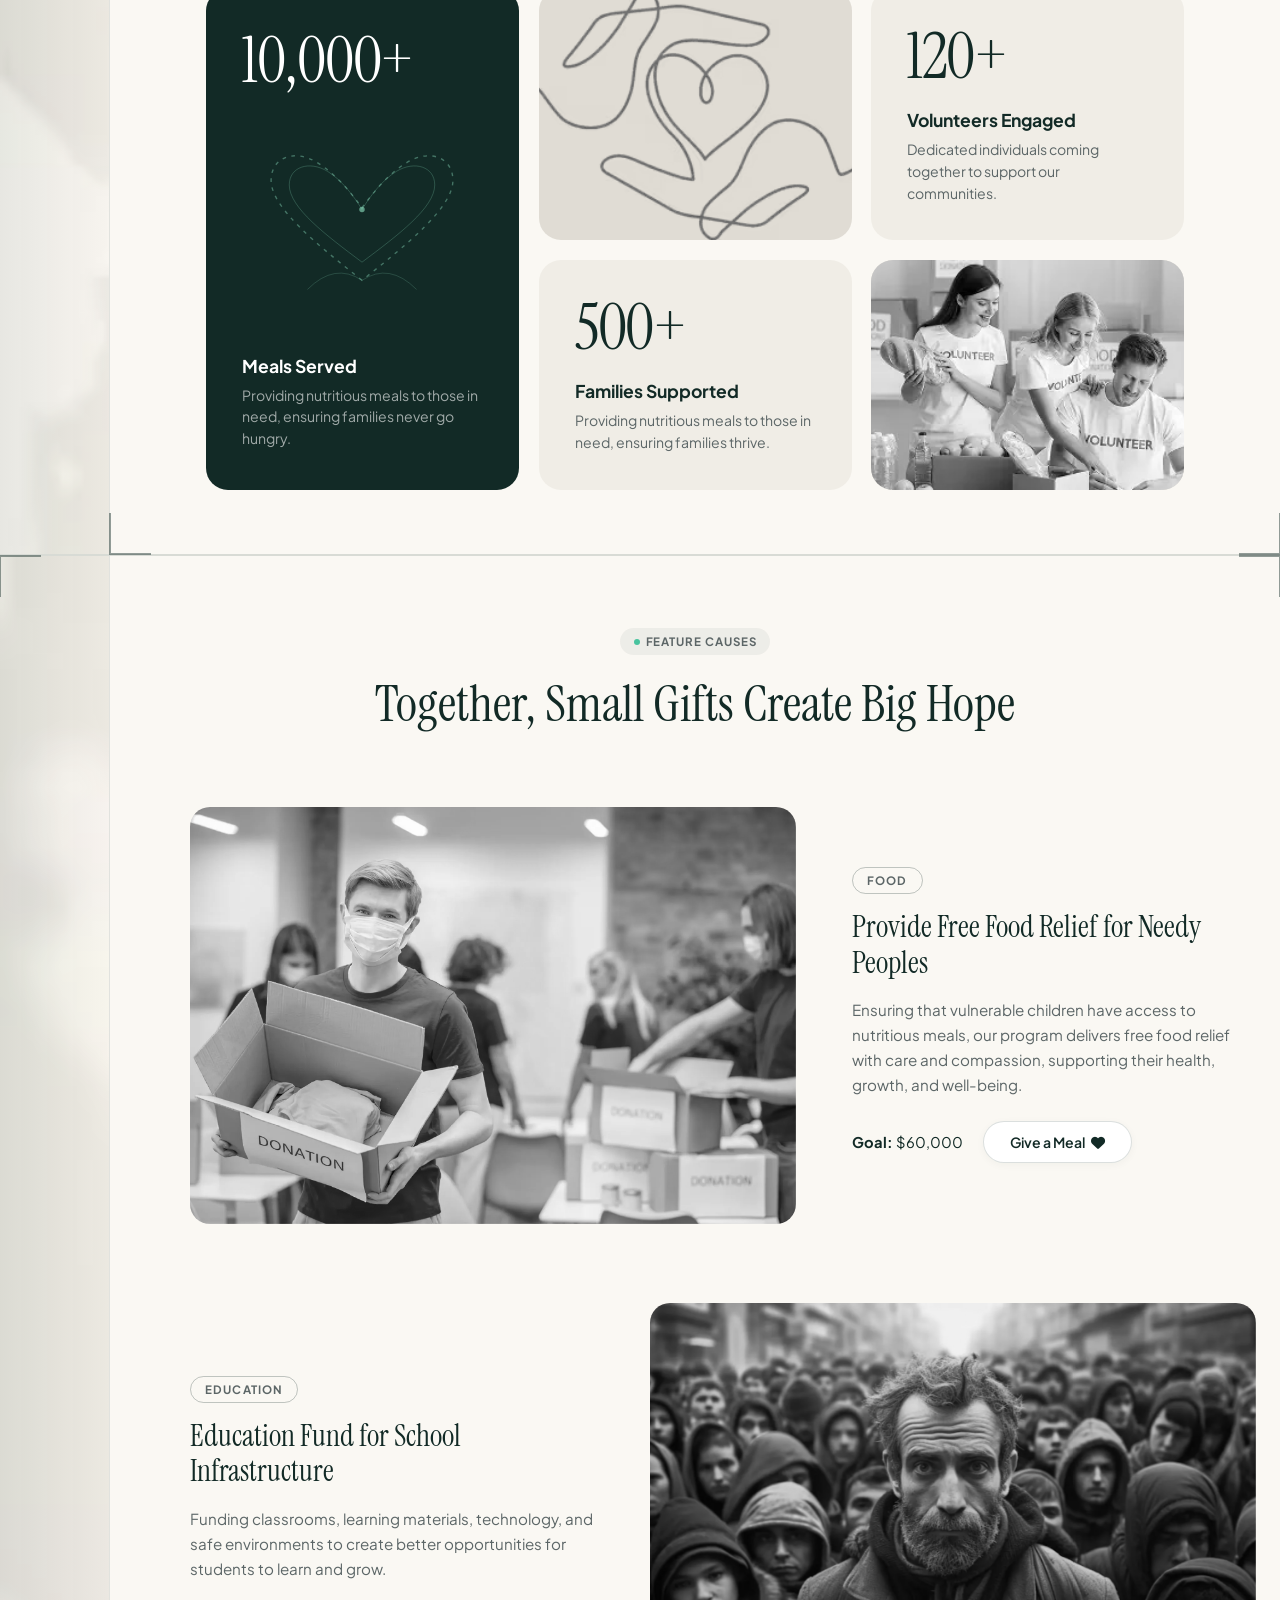
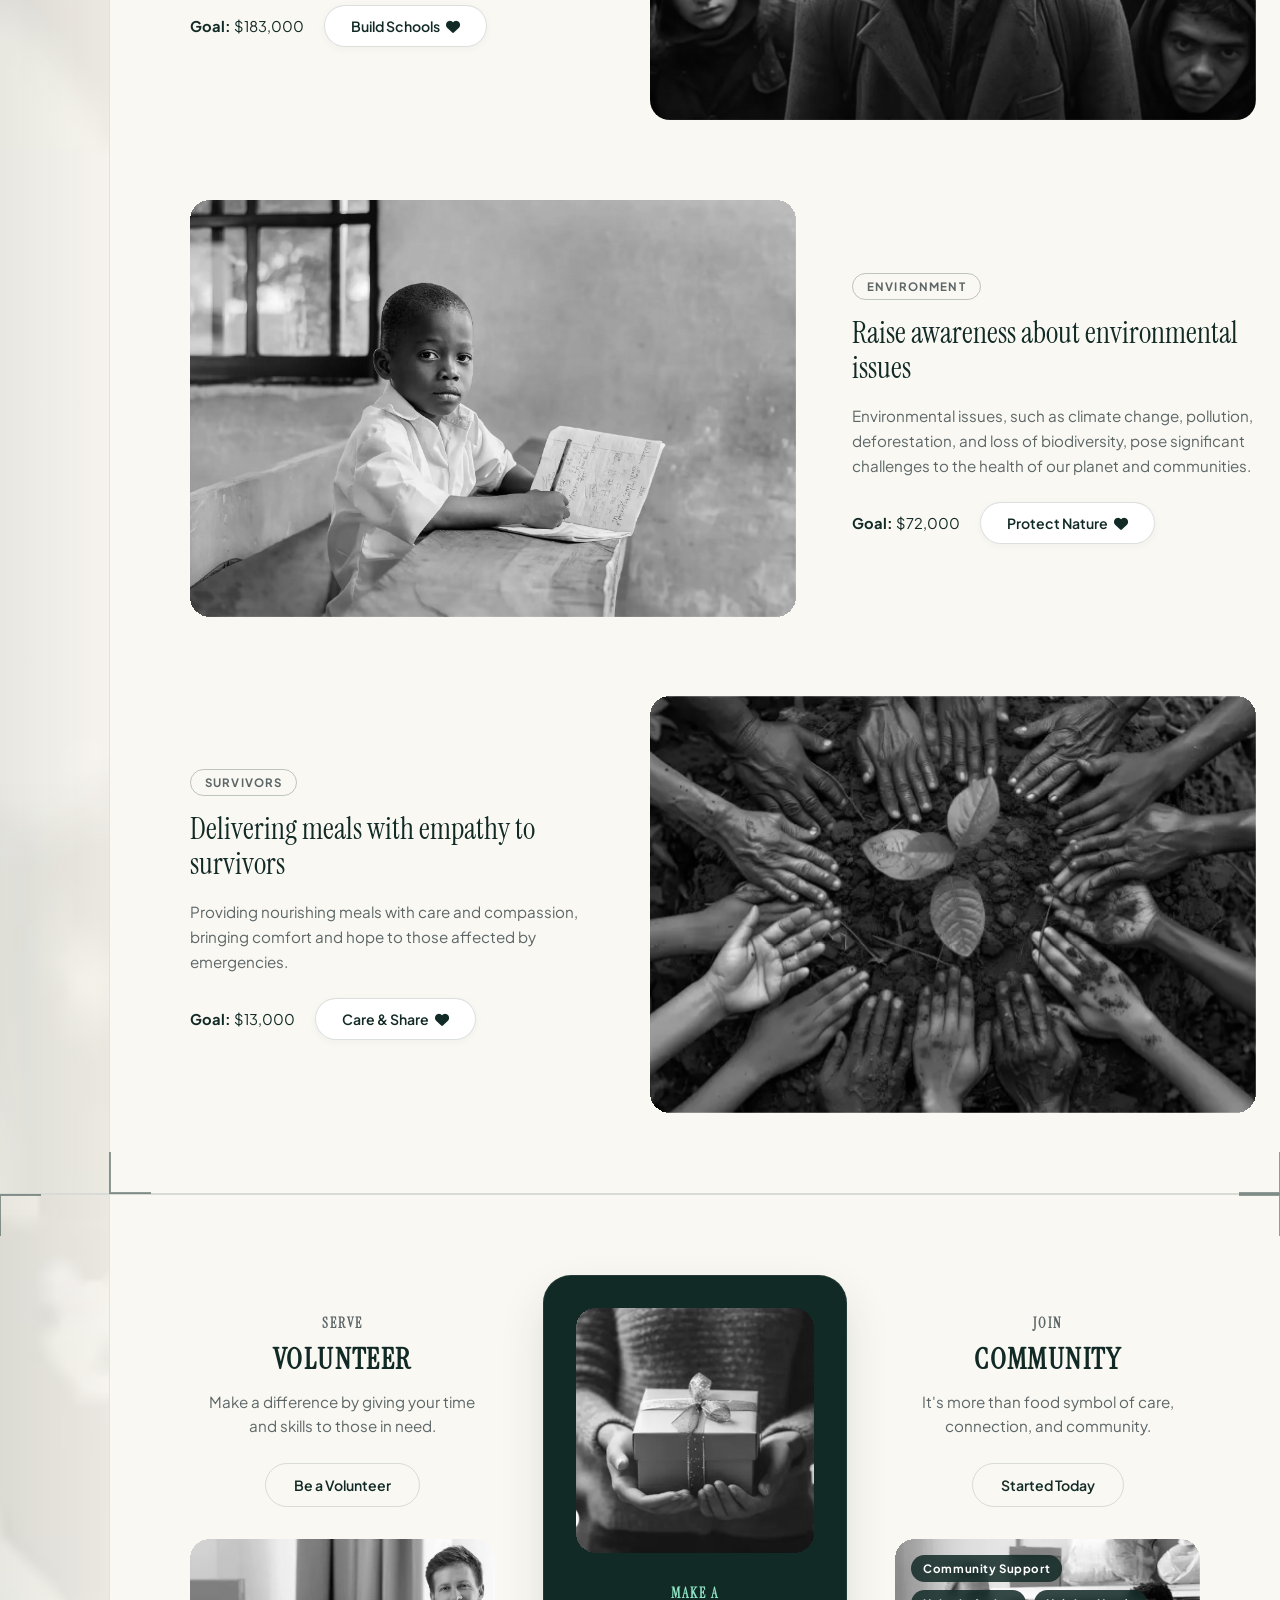
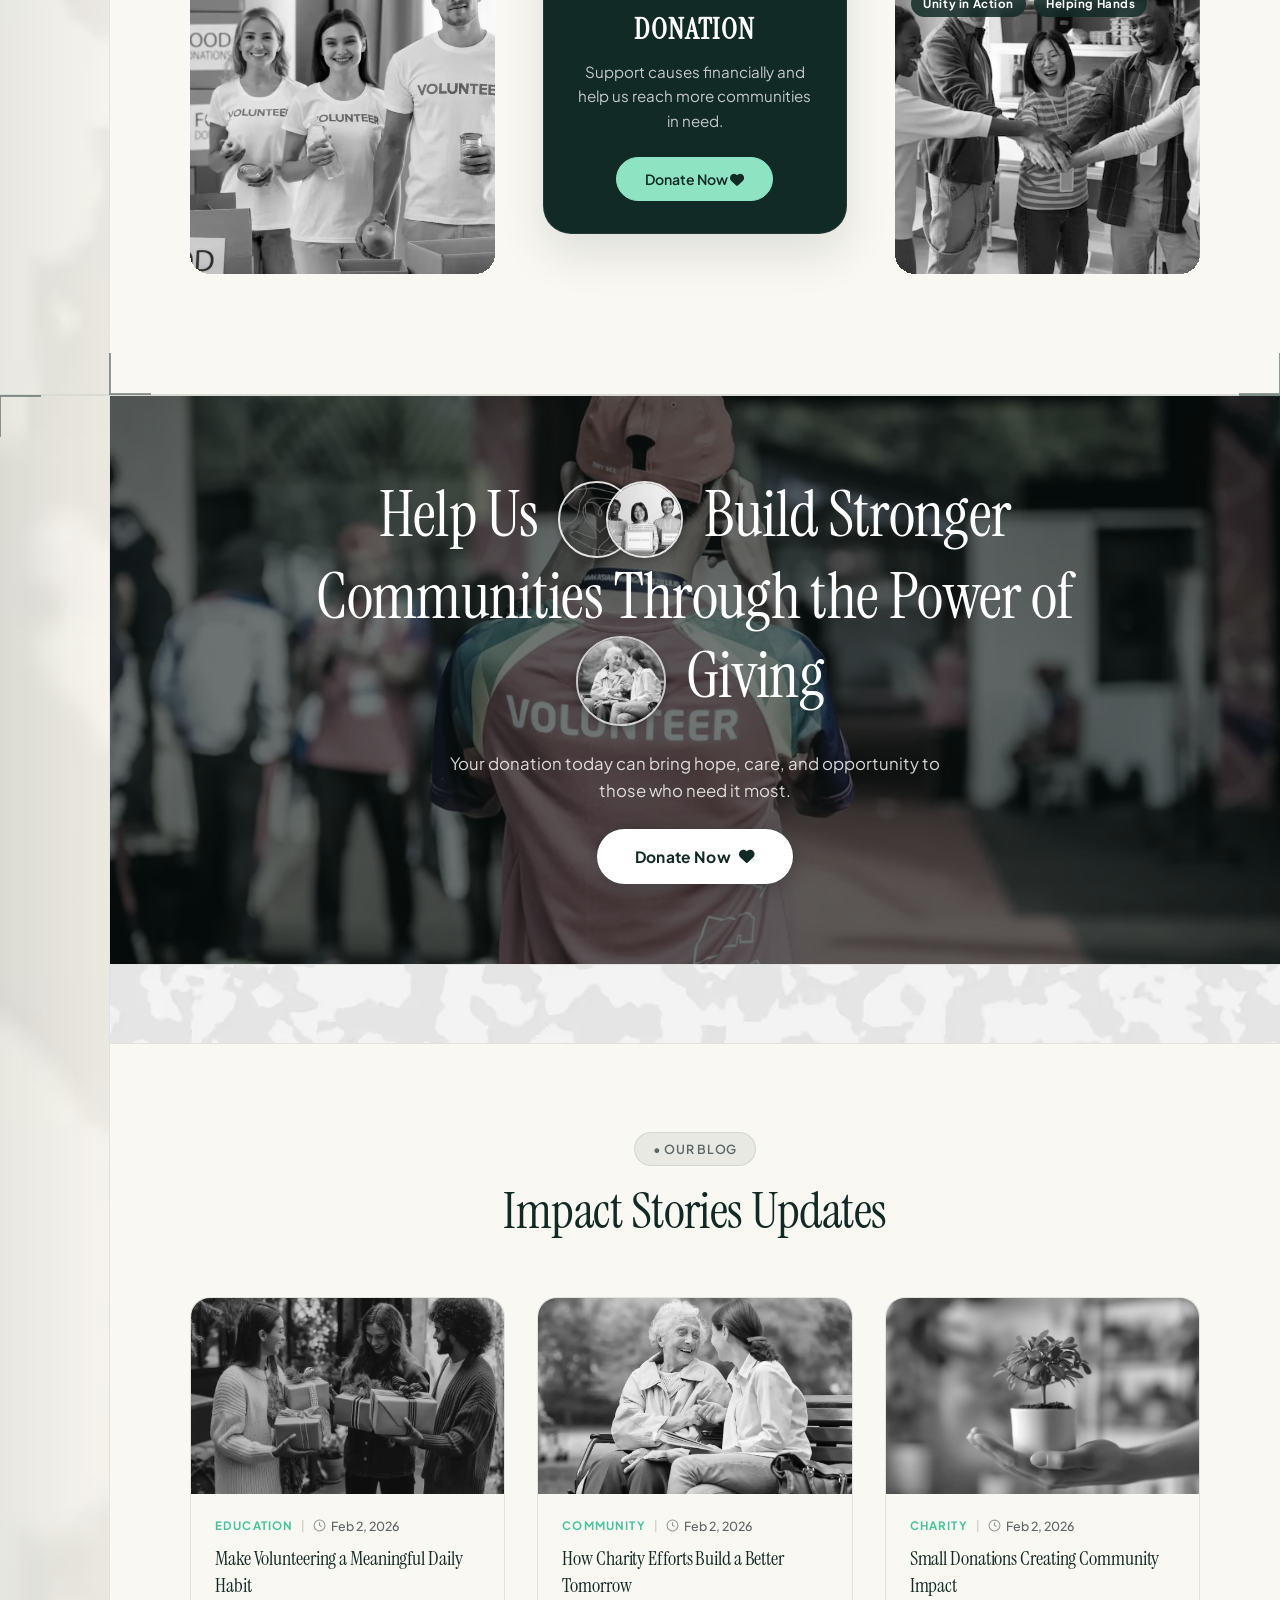
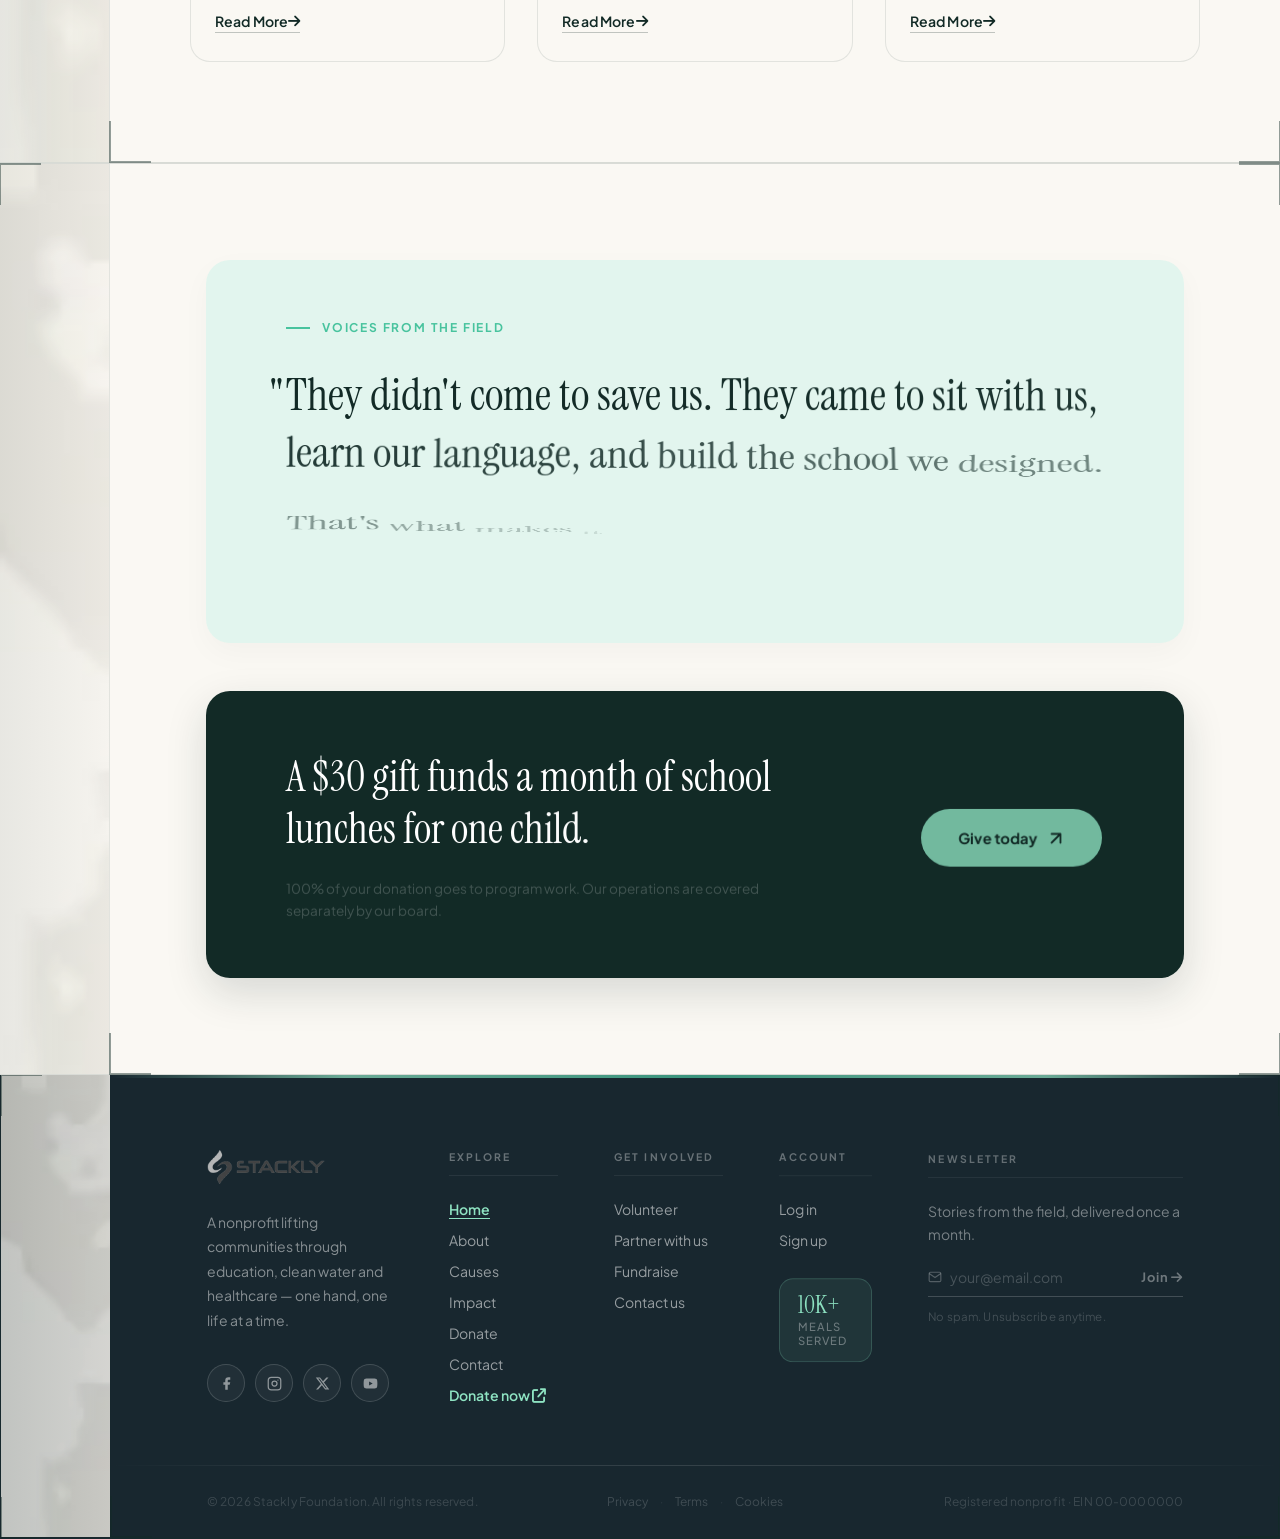
==== commit 0006f769: "Updated NGO website" ====
--- a/index.html
+++ b/index.html
@@ -82,7 +82,7 @@
         <ul class="nav-menu">
           <!-- Spotlight background element -->
           <div class="nav-spotlight"></div>
-          <li class="nav-item"><a href="index.html" class="nav-link" id="nav-home">Home</a></li>
+          <li class="nav-item"><a href="index.html" class="nav-link active" id="nav-home">Home</a></li>
           <li class="nav-item"><a href="about.html" class="nav-link" id="nav-about">About</a></li>
           <li class="nav-item"><a href="causes.html" class="nav-link" id="nav-causes">Causes</a></li>
           <li class="nav-item"><a href="impact.html" class="nav-link" id="nav-impact">Impact</a></li>
--- a/css/style.css
+++ b/css/style.css
@@ -377,6 +377,17 @@
   color: var(--primary-dark);
 }
 
+.nav-link.active {
+  color: var(--mint-green-dark) !important;
+}
+
+@media (min-width: 1024px) {
+  .nav-link.active {
+    color: var(--primary-dark) !important;
+    font-weight: 600;
+  }
+}
+
 /* Spotlight Pill Tracker (dynamically positioned by JS) */
 .nav-spotlight {
   position: absolute;
@@ -404,11 +415,29 @@
   font-size: 0.95rem;
   font-weight: 500;
   text-decoration: none;
-  transition: opacity 0.3s var(--ease-smooth);
+  border: 1.5px solid transparent;
+  padding: 10px 24px;
+  border-radius: 100px;
+  transition: all 0.3s var(--ease-smooth);
 }
 
 .login-btn:hover {
-  opacity: 0.75;
+  border-color: rgba(18, 42, 38, 0.1);
+  background: rgba(18, 42, 38, 0.02);
+}
+
+.login-btn.active {
+  border-color: var(--mint-green-dark);
+  color: var(--mint-green-dark) !important;
+  font-weight: 600;
+  opacity: 1 !important;
+}
+
+.login-btn.active:hover {
+  background-color: var(--mint-green);
+  color: var(--primary-dark) !important;
+  border-color: var(--mint-green);
+  opacity: 1 !important;
 }
 
 .donate-btn-header {
@@ -3756,6 +3785,15 @@
 
 .footer-link--highlight:hover {
   color: #a8f0d8 !important;
+}
+
+.footer-link.active {
+  color: var(--mint-green) !important;
+  font-weight: 600;
+}
+
+.footer-link.active span::after {
+  width: 100%;
 }
 
 /* ── Footer stat chip (Col 4) ── */
@@ -4270,16 +4308,36 @@
   }
 
   .mobile-actions .login-btn {
+    width: 100%;
+    text-align: center;
+    box-sizing: border-box;
     font-size: 1.0rem;
     font-weight: 500;
     color: var(--primary-dark);
     text-decoration: none;
-    padding: 4px 0;
-    transition: opacity 0.3s ease;
+    border: 1.5px solid transparent;
+    padding: 10px 24px;
+    border-radius: 100px;
+    transition: all 0.3s ease;
   }
 
   .mobile-actions .login-btn:hover {
-    opacity: 0.7;
+    border-color: rgba(18, 42, 38, 0.1);
+    background: rgba(18, 42, 38, 0.02);
+  }
+
+  .mobile-actions .login-btn.active {
+    border-color: var(--mint-green-dark);
+    color: var(--mint-green-dark) !important;
+    font-weight: 600;
+    opacity: 1 !important;
+  }
+
+  .mobile-actions .login-btn.active:hover {
+    background-color: var(--mint-green);
+    color: var(--primary-dark) !important;
+    border-color: var(--mint-green);
+    opacity: 1 !important;
   }
 
   .mobile-actions .donate-btn-header {
